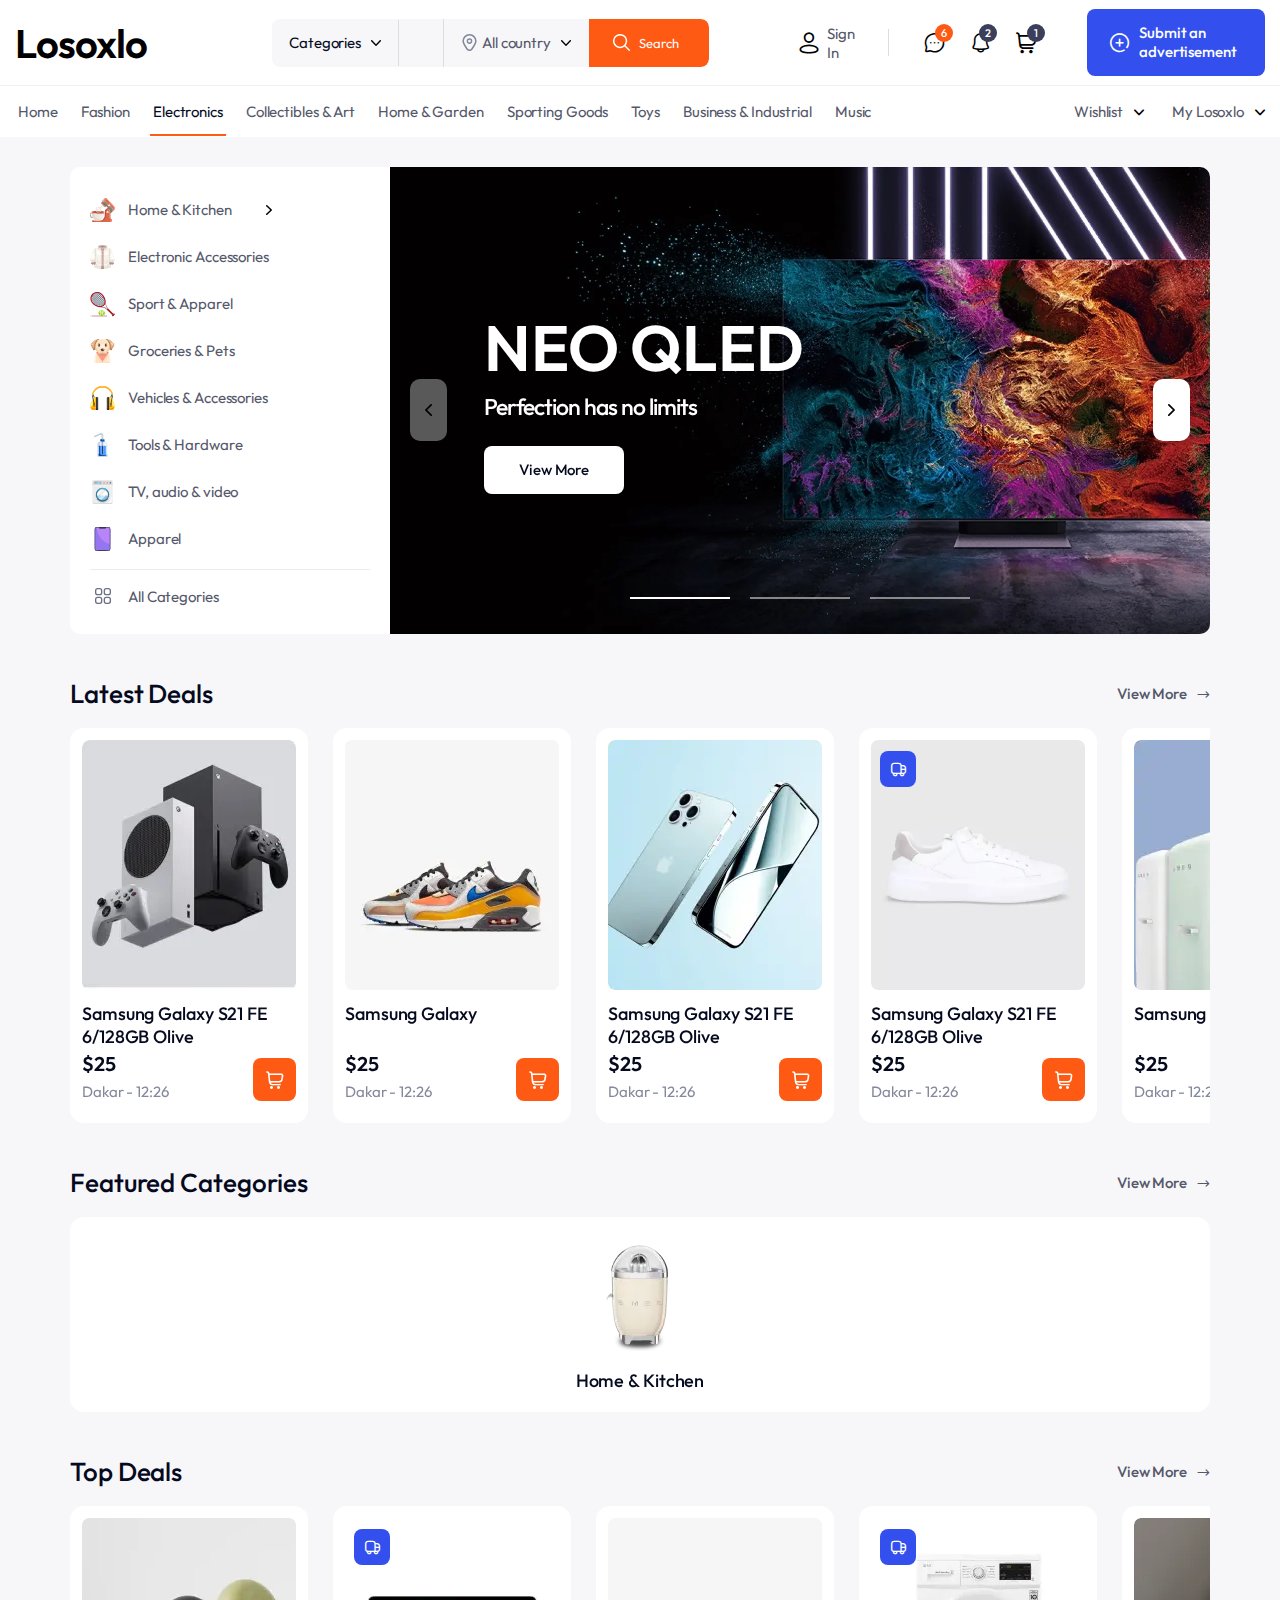
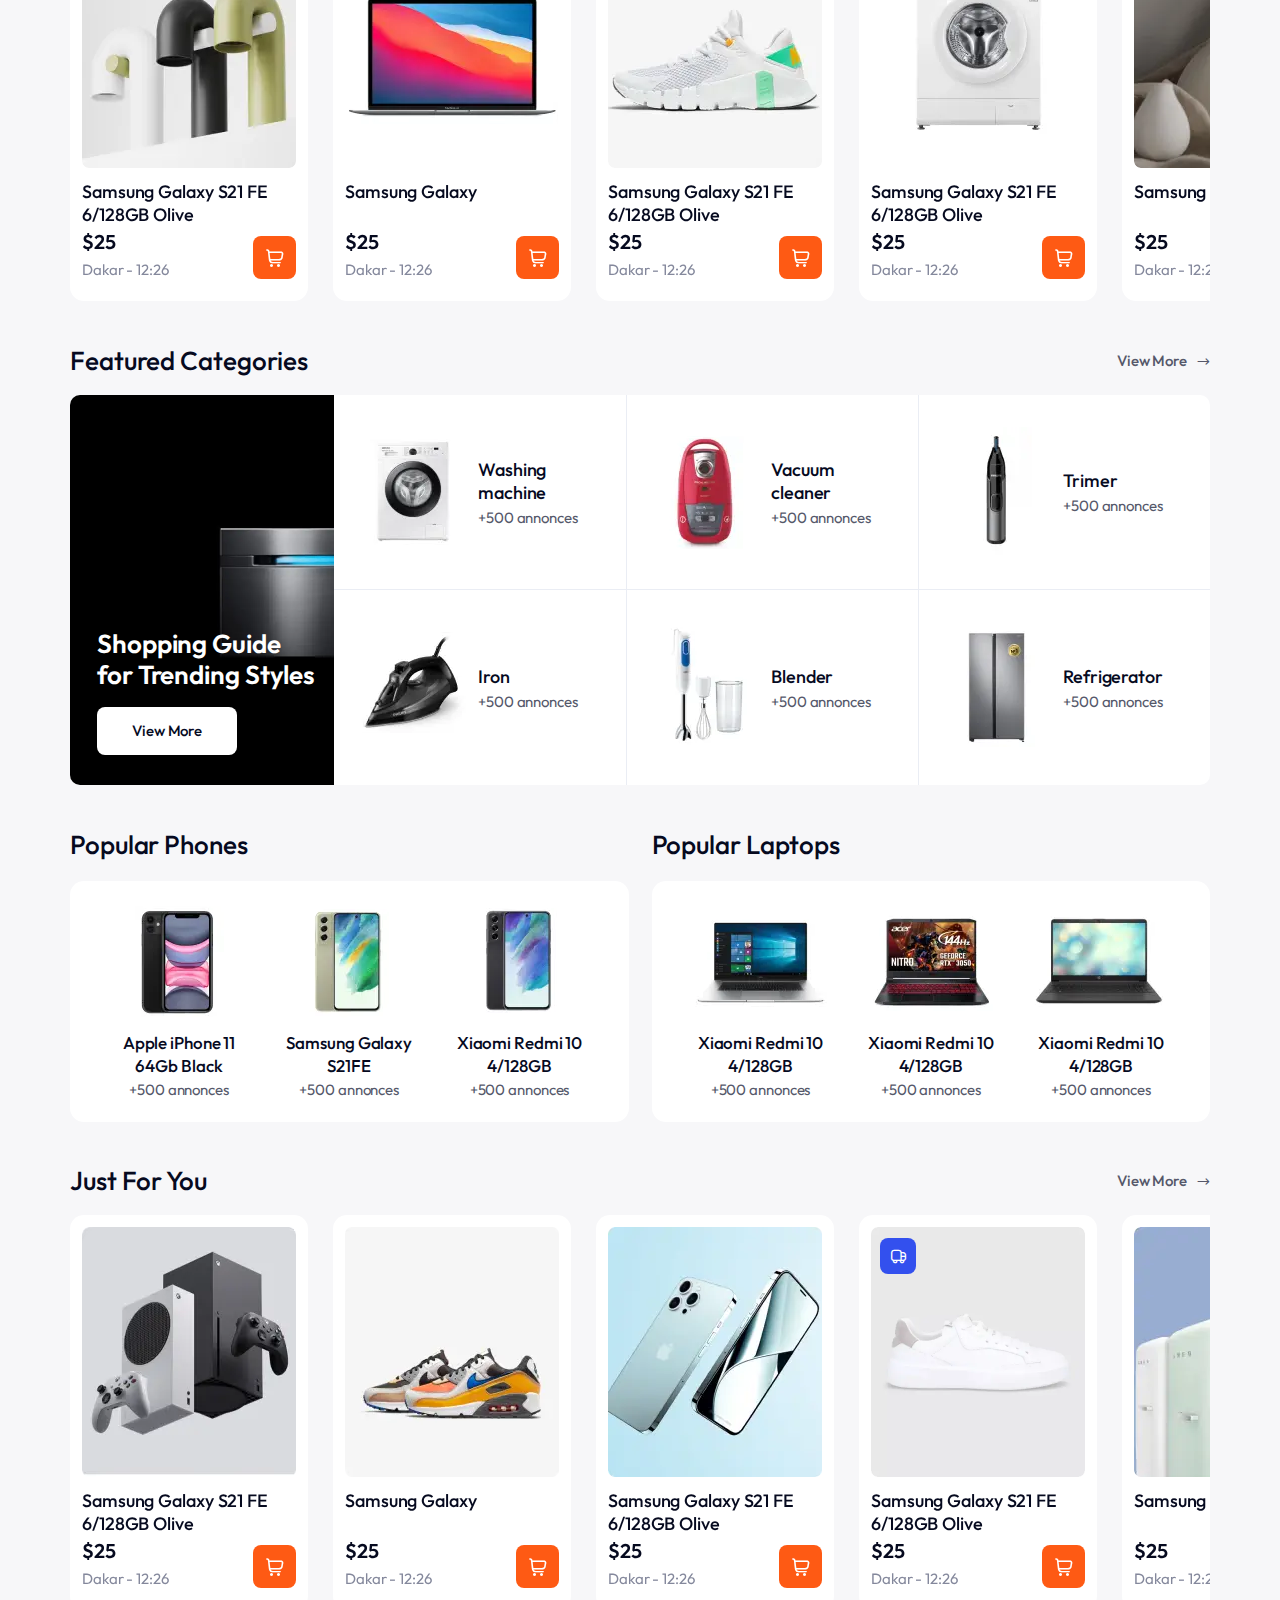
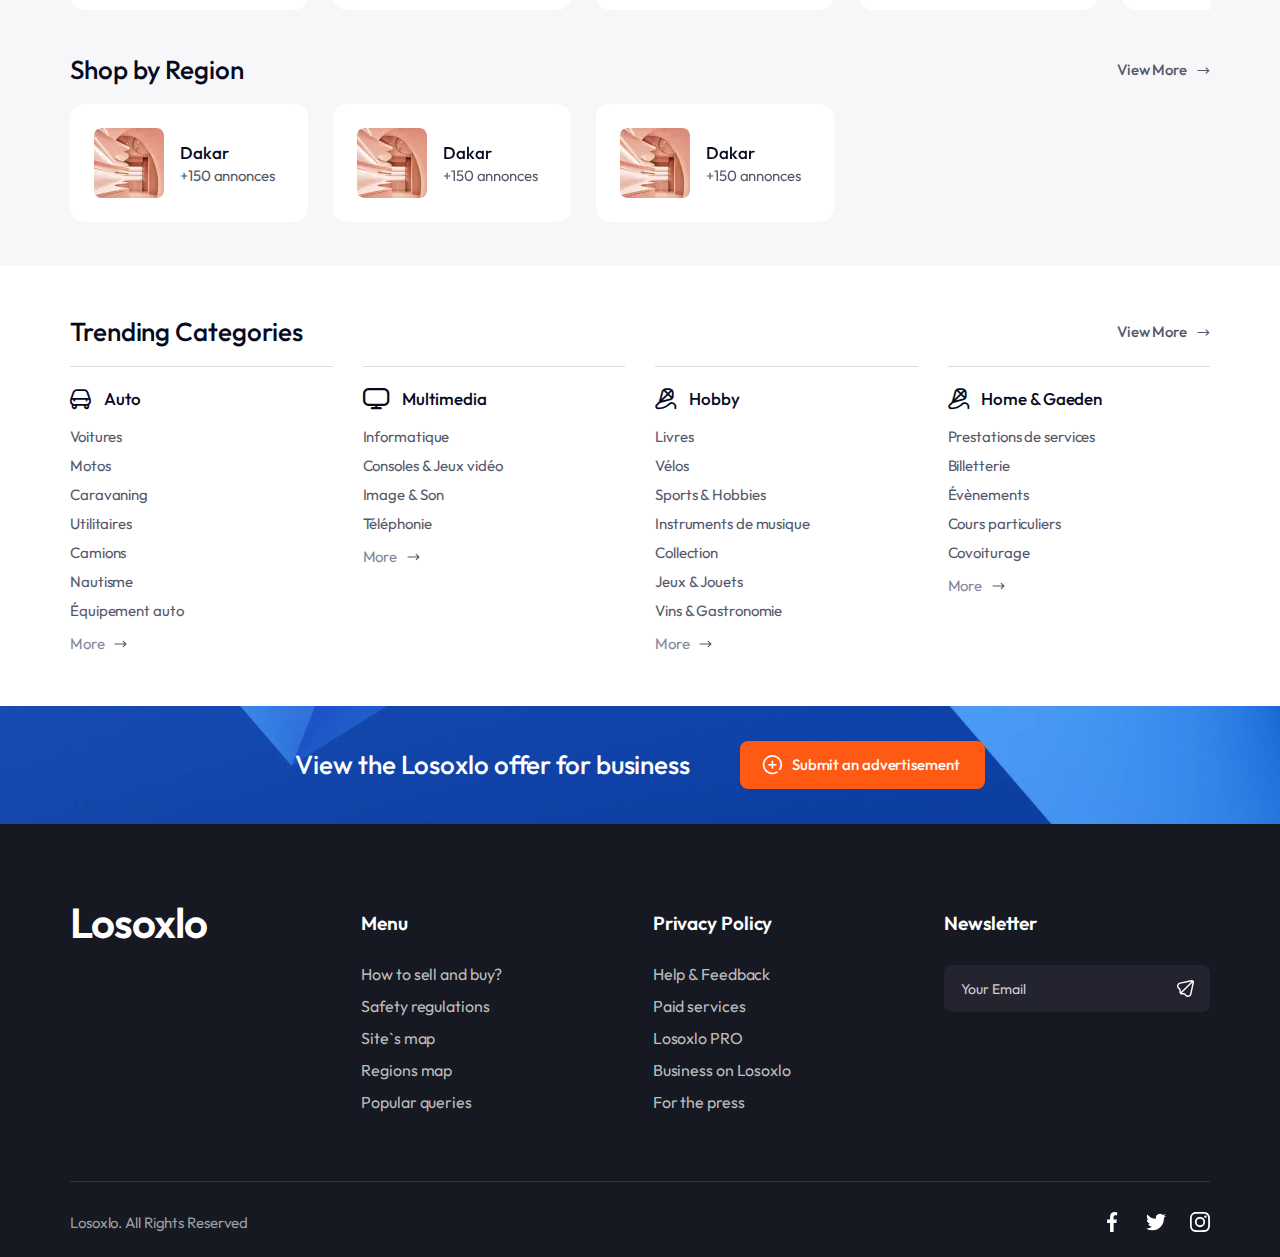
==== index.html @ 19fcd319 "0302/1942" ====
<!DOCTYPE html>
<html lang="en">

<head>
	<meta charset="UTF-8">
	<meta name="viewport" content="width=device-width, initial-scale=1.0, maximum-scale=1">
	<link rel="shortcut icon" href="#" type="image/x-icon">
	<meta http-equiv="X-UA-Compatible" content="ie=edge">
	<meta name="description" content="#">
	<title>Losoxlo</title>
	<link rel="stylesheet" href="css/fancy.css">
<link rel="stylesheet" href="css/ion.rangeSlider.min.css">
<link rel="stylesheet" href="css/swiper.min.css">
<link rel="stylesheet" href="css/icon-font.css">
<link rel="stylesheet" href="css/style.css">
<link rel="stylesheet" href="css/responsive.css">
</head>

<body>

	<div class="wrapper">

		<!-- Header -->
<header class="header">
	<div class="header__inner">

		<!-- Header top -->
		<div class="header__top">

			<!-- Logo -->
			<div class="header__logo">
				<a class="" href="#">Losoxlo</a>
			</div>

			<!-- Search -->
			<div class="header__search">
				<form action="#">
					<select class="select header__search-categories">
						<option value="hide">Categories</option>
						<option value="">Home & Kitchen</option>
						<option value="">Electronic Accessories</option>
						<option value="">Sport & Apparel</option>
						<option value="">Groceries & Pets</option>
						<option value="">Vehicles & Accessories</option>
						<option value="">Tools & Hardware</option>
						<option value="">TV, audio & video</option>
						<option value="">Apparel</option>
					</select>
					<input class="header__search-input" type="text" placeholder="What are you looking for...">
					<select class="select header__search-location">
						<option value="hide">All country</option>
						<option value="">Home & Kitchen</option>
						<option value="">Electronic Accessories</option>
						<option value="">Sport & Apparel</option>
						<option value="">Groceries & Pets</option>
						<option value="">Vehicles & Accessories</option>
						<option value="">Tools & Hardware</option>
						<option value="">TV, audio & video</option>
						<option value="">Apparel</option>
					</select>
					<input class="header__search-btn" type="submit" value="Search">
				</form>
			</div>

			<!-- Sign -->
			<div class="header__sign" role="button">
				<i class="i-sign"></i>
				<span>Sign In</span>
			</div>

			<!-- Actions -->
			<div class="header__actions">
				<a class="header__actions-message" href="#">
					<i class="i-chat"></i>
					<span class="header__actions-counter orange">6</span>
				</a>
				<a class="header__actions-notifications" href="#">
					<i class="i-notification"></i>
					<span class="header__actions-counter">2</span>
				</a>
				<a class="header__actions-cart" href="#">
					<i class="i-shopping-cart"></i>
					<span class="header__actions-counter">1</span>
				</a>
			</div>

			<!-- Submit an advertisement -->
			<div class="announcement-btn" role="button">
				<i class="i-plus-rounded"></i>
				<span>Submit an advertisement</span>
			</div>

		</div>

		<div class="header__line"></div>

		<!-- Header bottom -->
		<div class="header__bottom">

			<!-- Header nav -->
			<nav class="header__nav">

				<!-- Header menu -->
				<ul class="header__menu">
					<li>
						<a href="#">Home</a>
					</li>
					<li>
						<a href="#">Fashion</a>
					</li>
					<li>
						<a class="is-active" href="#">Electronics</a>
					</li>
					<li>
						<a href="#">Collectibles & Art</a>
					</li>
					<li>
						<a href="#">Home & Garden</a>
					</li>
					<li>
						<a href="#">Sporting Goods</a>
					</li>
					<li>
						<a href="#">Toys</a>
					</li>
					<li>
						<a href="#">Business & Industrial</a>
					</li>
					<li>
						<a href="#">Music</a>
					</li>
				</ul>

				<!-- Header bottom actions -->
				<div class="header__bottom-actions">
					<div class="header__wishlist header__bottom-action">
						<span>
							Wishlist
						</span>
						<i class="i-angle-down"></i>
					</div>
					<div class="header__profile header__bottom-action">
						<span>
							My Losoxlo
						</span>
						<i class="i-angle-down"></i>
					</div>
				</div>

			</nav>
		</div>
	</div>
</header>



		<!-- Main -->
		<main>
			<div class="container">

				<!-- Main box -->
				<div class="main-box">
					<div class="main-box__nav">
						<ul class="main-box__nav-list">
							<li>
								<a href="#">Home &amp; Kitchen</a>
							</li>
							<li>
								<a href="#">Electronic Accessories</a>
							</li>
							<li>
								<a href="#">Sport &amp; Apparel</a>
							</li>
							<li>
								<a href="#">Groceries &amp; Pets</a>
							</li>
							<li>
								<a href="#">Vehicles &amp; Accessories</a>
							</li>
							<li>
								<a href="#">Tools &amp; Hardware</a>
							</li>
							<li>
								<a href="#">TV, audio &amp; video</a>
							</li>
							<li>
								<a href="#">Apparel</a>
							</li>
						</ul>
						<a class="main-box__nav-all" href="#">
							All Categories
						</a>
					</div>
					<div class="main-box__slider">

						<div class="swiper-container main-slider">
							<div class="swiper-wrapper">

								<div class="swiper-slide">
									<img src="img/main-slider/1.webp" alt="Item">
									<div class="main-slider__content">
										<h3>
											NEO QLED
										</h3>
										<span>
											Perfection has no limits
										</span>
										<a href="#">
											View More
										</a>
									</div>
								</div>
								<div class="swiper-slide">
									<img src="img/main-slider/1.webp" alt="Item">
									<div class="main-slider__content">
										<h3>
											NEO QLED
										</h3>
										<span>
											Perfection has no limits
										</span>
										<a href="#">
											View More
										</a>
									</div>
								</div>
								<div class="swiper-slide">
									<img src="img/main-slider/1.webp" alt="Item">
									<div class="main-slider__content">
										<h3>
											NEO QLED
										</h3>
										<span>
											Perfection has no limits
										</span>
										<a href="#">
											View More
										</a>
									</div>
								</div>

							</div>
							<div class="swiper-pagination sp-1"></div>
						</div>

						<div class="swiper-button-prev sb-p"></div>
						<div class="swiper-button-next sb-n"></div>

					</div>
				</div>

				<!-- Latest deals slider -->
				<div class="slider slider--lg">
					<div class="slider__top">
						<h2 class="gl-title">Latest Deals</h2>
						<a class="view-more" href="#">
							<span>View More</span>
							<i class="i-arrow-right"></i>
						</a>
					</div>
					<div class="swiper-container slider-1">
						<div class="swiper-wrapper">

							<div class="swiper-slide">
								<div class="shop-item">
									<div class="shop-item__wishlist" role="button">
										<i class="i-heart"></i>
									</div>
									<a href="#">
										<img class="shop-item__img" src="img/latest-deals/1.webp" alt="Item">
									</a>
									<span class="shop-item__name">
										Samsung Galaxy S21 FE 6/128GB Olive
									</span>
									<span class="shop-item__price">
										$25
									</span>
									<div class="shop-item__info">
										<span class="shop-item__location">Dakar</span>
										-
										<span class="shop-item__time">12:26</span>
									</div>
									<div class="shop-item__cart" role="button">
										<i class="i-shopping-cart"></i>
										<span>Buy</span>
									</div>
								</div>
							</div>
							<div class="swiper-slide">
								<div class="shop-item">
									<div class="shop-item__wishlist" role="button">
										<i class="i-heart"></i>
									</div>
									<a href="#">
										<img class="shop-item__img" src="img/latest-deals/2.webp" alt="Item">
									</a>
									<span class="shop-item__name">
										Samsung Galaxy
									</span>
									<span class="shop-item__price">
										$25
									</span>
									<div class="shop-item__info">
										<span class="shop-item__location">Dakar</span>
										-
										<span class="shop-item__time">12:26</span>
									</div>
									<div class="shop-item__cart" role="button">
										<i class="i-shopping-cart"></i>
										<span>Buy</span>
									</div>
								</div>
							</div>
							<div class="swiper-slide">
								<div class="shop-item">
									<div class="shop-item__wishlist" role="button">
										<i class="i-heart"></i>
									</div>
									<a href="#">
										<img class="shop-item__img" src="img/latest-deals/3.webp" alt="Item">
									</a>
									<span class="shop-item__name">
										Samsung Galaxy S21 FE 6/128GB Olive
									</span>
									<span class="shop-item__price">
										$25
									</span>
									<div class="shop-item__info">
										<span class="shop-item__location">Dakar</span>
										-
										<span class="shop-item__time">12:26</span>
									</div>
									<div class="shop-item__cart" role="button">
										<i class="i-shopping-cart"></i>
										<span>Buy</span>
									</div>
								</div>
							</div>
							<div class="swiper-slide">
								<div class="shop-item">
									<div class="shop-item__wishlist" role="button">
										<i class="i-heart"></i>
									</div>
									<div class="delivery-box">
										<i class="i-delivery-car"></i>
									</div>
									<a href="#">
										<img class="shop-item__img" src="img/latest-deals/4.webp" alt="Item">
									</a>
									<span class="shop-item__name">
										Samsung Galaxy S21 FE 6/128GB Olive
									</span>
									<span class="shop-item__price">
										$25
									</span>
									<div class="shop-item__info">
										<span class="shop-item__location">Dakar</span>
										-
										<span class="shop-item__time">12:26</span>
									</div>
									<div class="shop-item__cart" role="button">
										<i class="i-shopping-cart"></i>
										<span>Buy</span>
									</div>
								</div>
							</div>
							<div class="swiper-slide">
								<div class="shop-item">
									<div class="shop-item__wishlist" role="button">
										<i class="i-heart"></i>
									</div>
									<a href="#">
										<img class="shop-item__img" src="img/latest-deals/5.webp" alt="Item">
									</a>
									<span class="shop-item__name">
										Samsung 6/128GB Olive
									</span>
									<span class="shop-item__price">
										$25
									</span>
									<div class="shop-item__info">
										<span class="shop-item__location">Dakar</span>
										-
										<span class="shop-item__time">12:26</span>
									</div>
									<div class="shop-item__cart" role="button">
										<i class="i-shopping-cart"></i>
										<span>Buy</span>
									</div>
								</div>
							</div>
							<div class="swiper-slide">
								<div class="shop-item">
									<div class="shop-item__wishlist" role="button">
										<i class="i-heart"></i>
									</div>
									<a href="#">
										<img class="shop-item__img" src="img/latest-deals/1.webp" alt="Item">
									</a>
									<span class="shop-item__name">
										Samsung Galaxy S21 FE
									</span>
									<span class="shop-item__price">
										$25
									</span>
									<div class="shop-item__info">
										<span class="shop-item__location">Dakar</span>
										-
										<span class="shop-item__time">12:26</span>
									</div>
									<div class="shop-item__cart" role="button">
										<i class="i-shopping-cart"></i>
										<span>Buy</span>
									</div>
								</div>
							</div>
							<div class="swiper-slide">
								<div class="shop-item">
									<div class="shop-item__wishlist" role="button">
										<i class="i-heart"></i>
									</div>
									<a href="#">
										<img class="shop-item__img" src="img/latest-deals/3.webp" alt="Item">
									</a>
									<span class="shop-item__name">
										Samsung Galaxy S21
									</span>
									<span class="shop-item__price">
										$25
									</span>
									<div class="shop-item__info">
										<span class="shop-item__location">Dakar</span>
										-
										<span class="shop-item__time">12:26</span>
									</div>
									<div class="shop-item__cart" role="button">
										<i class="i-shopping-cart"></i>
										<span>Buy</span>
									</div>
								</div>
							</div>

						</div>
					</div>
				</div>

				<!-- Featured categories slider -->
				<div class="slider slider--md">
					<div class="slider__top">
						<h2 class="gl-title">Featured Categories</h2>
						<a class="view-more" href="#">
							<span>View More</span>
							<i class="i-arrow-right"></i>
						</a>
					</div>
					<div class="swiper-container slider-2">
						<div class="swiper-wrapper">

							<div class="swiper-slide">
								<div class="shop-item">
									<a href="#">
										<img class="shop-item__img" src="img/featured-categories/1.webp" alt="Item">
									</a>
									<span class="shop-item__name">
										Home & Kitchen
									</span>
								</div>
							</div>
							<div class="swiper-slide">
								<div class="shop-item">
									<a href="#">
										<img class="shop-item__img" src="img/featured-categories/2.webp" alt="Item">
									</a>
									<span class="shop-item__name">
										Mobile
									</span>
								</div>
							</div>
							<div class="swiper-slide">
								<div class="shop-item">
									<a href="#">
										<img class="shop-item__img" src="img/featured-categories/3.webp" alt="Item">
									</a>
									<span class="shop-item__name">
										Game
									</span>
									<span class="shop-item__annonces">
										+500 annonces
									</span>
								</div>
							</div>
							<div class="swiper-slide">
								<div class="shop-item">
									<a href="#">
										<img class="shop-item__img" src="img/featured-categories/4.webp" alt="Item">
									</a>
									<span class="shop-item__name">
										Clothes
									</span>
								</div>
							</div>
							<div class="swiper-slide">
								<div class="shop-item">
									<a href="#">
										<img class="shop-item__img" src="img/featured-categories/5.webp" alt="Item">
									</a>
									<span class="shop-item__name">
										Watches
									</span>
								</div>
							</div>
							<div class="swiper-slide">
								<div class="shop-item">
									<a href="#">
										<img class="shop-item__img" src="img/featured-categories/6.webp" alt="Item">
									</a>
									<span class="shop-item__name">
										Sun Glasses
									</span>
								</div>
							</div>
							<div class="swiper-slide">
								<div class="shop-item">
									<a href="#">
										<img class="shop-item__img" src="img/featured-categories/4.webp" alt="Item">
									</a>
									<span class="shop-item__name">
										Home
									</span>
								</div>
							</div>

						</div>
					</div>
				</div>

				<!-- Top deals slider -->
				<div class="slider slider--lg">
					<div class="slider__top">
						<h2 class="gl-title">Top Deals</h2>
						<a class="view-more" href="#">
							<span>View More</span>
							<i class="i-arrow-right"></i>
						</a>
					</div>
					<div class="swiper-container slider-3">
						<div class="swiper-wrapper">

							<div class="swiper-slide">
								<div class="shop-item">
									<div class="shop-item__wishlist" role="button">
										<i class="i-heart"></i>
									</div>
									<a href="#">
										<img class="shop-item__img" src="img/top-deals/1.webp" alt="Item">
									</a>
									<span class="shop-item__name">
										Samsung Galaxy S21 FE 6/128GB Olive
									</span>
									<span class="shop-item__price">
										$25
									</span>
									<div class="shop-item__info">
										<span class="shop-item__location">Dakar</span>
										-
										<span class="shop-item__time">12:26</span>
									</div>
									<div class="shop-item__cart" role="button">
										<i class="i-shopping-cart"></i>
										<span>Buy</span>
									</div>
								</div>
							</div>
							<div class="swiper-slide">
								<div class="shop-item">
									<div class="delivery-box">
										<i class="i-delivery-car"></i>
									</div>
									<div class="shop-item__wishlist" role="button">
										<i class="i-heart"></i>
									</div>
									<a href="#">
										<img class="shop-item__img" src="img/top-deals/2.webp" alt="Item">
									</a>
									<span class="shop-item__name">
										Samsung Galaxy
									</span>
									<span class="shop-item__price">
										$25
									</span>
									<div class="shop-item__info">
										<span class="shop-item__location">Dakar</span>
										-
										<span class="shop-item__time">12:26</span>
									</div>
									<div class="shop-item__cart" role="button">
										<i class="i-shopping-cart"></i>
										<span>Buy</span>
									</div>
								</div>
							</div>
							<div class="swiper-slide">
								<div class="shop-item">
									<div class="shop-item__wishlist" role="button">
										<i class="i-heart"></i>
									</div>
									<a href="#">
										<img class="shop-item__img" src="img/top-deals/3.webp" alt="Item">
									</a>
									<span class="shop-item__name">
										Samsung Galaxy S21 FE 6/128GB Olive
									</span>
									<span class="shop-item__price">
										$25
									</span>
									<div class="shop-item__info">
										<span class="shop-item__location">Dakar</span>
										-
										<span class="shop-item__time">12:26</span>
									</div>
									<div class="shop-item__cart" role="button">
										<i class="i-shopping-cart"></i>
										<span>Buy</span>
									</div>
								</div>
							</div>
							<div class="swiper-slide">
								<div class="shop-item">
									<div class="shop-item__wishlist" role="button">
										<i class="i-heart"></i>
									</div>
									<div class="delivery-box">
										<i class="i-delivery-car"></i>
									</div>
									<a href="#">
										<img class="shop-item__img" src="img/top-deals/4.webp" alt="Item">
									</a>
									<span class="shop-item__name">
										Samsung Galaxy S21 FE 6/128GB Olive
									</span>
									<span class="shop-item__price">
										$25
									</span>
									<div class="shop-item__info">
										<span class="shop-item__location">Dakar</span>
										-
										<span class="shop-item__time">12:26</span>
									</div>
									<div class="shop-item__cart" role="button">
										<i class="i-shopping-cart"></i>
										<span>Buy</span>
									</div>
								</div>
							</div>
							<div class="swiper-slide">
								<div class="shop-item">
									<div class="shop-item__wishlist" role="button">
										<i class="i-heart"></i>
									</div>
									<a href="#">
										<img class="shop-item__img" src="img/top-deals/5.webp" alt="Item">
									</a>
									<span class="shop-item__name">
										Samsung 6/128GB Olive
									</span>
									<span class="shop-item__price">
										$25
									</span>
									<div class="shop-item__info">
										<span class="shop-item__location">Dakar</span>
										-
										<span class="shop-item__time">12:26</span>
									</div>
									<div class="shop-item__cart" role="button">
										<i class="i-shopping-cart"></i>
										<span>Buy</span>
									</div>
								</div>
							</div>
							<div class="swiper-slide">
								<div class="shop-item">
									<div class="shop-item__wishlist" role="button">
										<i class="i-heart"></i>
									</div>
									<a href="#">
										<img class="shop-item__img" src="img/top-deals/1.webp" alt="Item">
									</a>
									<span class="shop-item__name">
										Samsung Galaxy S21 FE
									</span>
									<span class="shop-item__price">
										$25
									</span>
									<div class="shop-item__info">
										<span class="shop-item__location">Dakar</span>
										-
										<span class="shop-item__time">12:26</span>
									</div>
									<div class="shop-item__cart" role="button">
										<i class="i-shopping-cart"></i>
										<span>Buy</span>
									</div>
								</div>
							</div>
							<div class="swiper-slide">
								<div class="shop-item">
									<div class="shop-item__wishlist" role="button">
										<i class="i-heart"></i>
									</div>
									<a href="#">
										<img class="shop-item__img" src="img/top-deals/3.webp" alt="Item">
									</a>
									<span class="shop-item__name">
										Samsung Galaxy S21
									</span>
									<span class="shop-item__price">
										$25
									</span>
									<div class="shop-item__info">
										<span class="shop-item__location">Dakar</span>
										-
										<span class="shop-item__time">12:26</span>
									</div>
									<div class="shop-item__cart" role="button">
										<i class="i-shopping-cart"></i>
										<span>Buy</span>
									</div>
								</div>
							</div>

						</div>
					</div>
				</div>

				<!-- Featured categories box -->
				<div class="featured">
					<div class="featured__top">
						<h2 class="gl-title">Featured Categories</h2>
						<a class="view-more" href="#">
							<span>View More</span>
							<i class="i-arrow-right"></i>
						</a>
					</div>
					<div class="featured__content">
						<div class="featured__left">
							<p>
								Shopping Guide for Trending Styles
							</p>
							<a href="#">
								View More
							</a>
						</div>
						<div class="featured__right">
							<ul>
								<li>
									<a class="featured__item" href="#">
										<div class="featured__item-img">
											<img src="img/featured-categories/f-1.webp" alt="Item">
										</div>
										<div class="featured__item-info">
											<span class="featured__item-name">
												Washing machine
											</span>
											<span class="featured__item-annonces">
												+500 annonces
											</span>
										</div>
									</a>
								</li>
								<li>
									<a class="featured__item" href="#">
										<div class="featured__item-img">
											<img src="img/featured-categories/f-2.webp" alt="Item">
										</div>
										<div class="featured__item-info">
											<span class="featured__item-name">
												Vacuum cleaner
											</span>
											<span class="featured__item-annonces">
												+500 annonces
											</span>
										</div>
									</a>
								</li>
								<li>
									<a class="featured__item" href="#">
										<div class="featured__item-img">
											<img src="img/featured-categories/f-3.webp" alt="Item">
										</div>
										<div class="featured__item-info">
											<span class="featured__item-name">
												Trimer
											</span>
											<span class="featured__item-annonces">
												+500 annonces
											</span>
										</div>
									</a>
								</li>
							</ul>
							<ul>
								<li>
									<a class="featured__item" href="#">
										<div class="featured__item-img">
											<img src="img/featured-categories/f-4.webp" alt="Item">
										</div>
										<div class="featured__item-info">
											<span class="featured__item-name">
												Iron
											</span>
											<span class="featured__item-annonces">
												+500 annonces
											</span>
										</div>
									</a>
								</li>
								<li>
									<a class="featured__item" href="#">
										<div class="featured__item-img">
											<img src="img/featured-categories/f-5.webp" alt="Item">
										</div>
										<div class="featured__item-info">
											<span class="featured__item-name">
												Blender
											</span>
											<span class="featured__item-annonces">
												+500 annonces
											</span>
										</div>
									</a>
								</li>
								<li>
									<a class="featured__item" href="#">
										<div class="featured__item-img">
											<img src="img/featured-categories/f-6.webp" alt="Item">
										</div>
										<div class="featured__item-info">
											<span class="featured__item-name">
												Refrigerator
											</span>
											<span class="featured__item-annonces">
												+500 annonces
											</span>
										</div>
									</a>
								</li>
							</ul>
						</div>
					</div>
				</div>

				<!-- Popular box -->
				<div class="popular">
					<div class="popular__left">
						<h3 class="gl-title">
							Popular Phones
						</h3>
						<div class="popular__box">
							<a class="popular__item" href="#">
								<div class="popular__item-img">
									<img src="img/popular-products/phones/1.webp" alt="Item">
								</div>
								<span class="popular__item-name">
									Apple iPhone 11 64Gb Black
								</span>
								<span class="popular__item-annonces">
									+500 annonces
								</span>
							</a>
							<a class="popular__item" href="#">
								<div class="popular__item-img">
									<img src="img/popular-products/phones/2.webp" alt="Item">
								</div>
								<span class="popular__item-name">
									Samsung Galaxy S21FE
								</span>
								<span class="popular__item-annonces">
									+500 annonces
								</span>
							</a>
							<a class="popular__item" href="#">
								<div class="popular__item-img">
									<img src="img/popular-products/phones/3.webp" alt="Item">
								</div>
								<span class="popular__item-name">
									Xiaomi Redmi 10 4/128GB
								</span>
								<span class="popular__item-annonces">
									+500 annonces
								</span>
							</a>
						</div>
					</div>
					<div class="popular__right">
						<h3 class="gl-title">
							Popular Laptops
						</h3>
						<div class="popular__box">
							<a class="popular__item" href="#">
								<div class="popular__item-img">
									<img src="img/popular-products/laptops/1.webp" alt="Item">
								</div>
								<span class="popular__item-name">
									Xiaomi Redmi 10 4/128GB
								</span>
								<span class="popular__item-annonces">
									+500 annonces
								</span>
							</a>
							<a class="popular__item" href="#">
								<div class="popular__item-img">
									<img src="img/popular-products/laptops/2.webp" alt="Item">
								</div>
								<span class="popular__item-name">
									Xiaomi Redmi 10 4/128GB
								</span>
								<span class="popular__item-annonces">
									+500 annonces
								</span>
							</a>
							<a class="popular__item" href="#">
								<div class="popular__item-img">
									<img src="img/popular-products/laptops/3.webp" alt="Item">
								</div>
								<span class="popular__item-name">
									Xiaomi Redmi 10 4/128GB
								</span>
								<span class="popular__item-annonces">
									+500 annonces
								</span>
							</a>
						</div>
					</div>
				</div>

				<!-- Just For You slider -->
				<div class="slider slider--lg">
					<div class="slider__top">
						<h2 class="gl-title">Just For You</h2>
						<a class="view-more" href="#">
							<span>View More</span>
							<i class="i-arrow-right"></i>
						</a>
					</div>
					<div class="swiper-container slider-4">
						<div class="swiper-wrapper">

							<div class="swiper-slide">
								<div class="shop-item">
									<div class="shop-item__wishlist" role="button">
										<i class="i-heart"></i>
									</div>
									<a href="#">
										<img class="shop-item__img" src="img/latest-deals/1.webp" alt="Item">
									</a>
									<span class="shop-item__name">
										Samsung Galaxy S21 FE 6/128GB Olive
									</span>
									<span class="shop-item__price">
										$25
									</span>
									<div class="shop-item__info">
										<span class="shop-item__location">Dakar</span>
										-
										<span class="shop-item__time">12:26</span>
									</div>
									<div class="shop-item__cart" role="button">
										<i class="i-shopping-cart"></i>
										<span>Buy</span>
									</div>
								</div>
							</div>
							<div class="swiper-slide">
								<div class="shop-item">
									<div class="shop-item__wishlist" role="button">
										<i class="i-heart"></i>
									</div>
									<a href="#">
										<img class="shop-item__img" src="img/latest-deals/2.webp" alt="Item">
									</a>
									<span class="shop-item__name">
										Samsung Galaxy
									</span>
									<span class="shop-item__price">
										$25
									</span>
									<div class="shop-item__info">
										<span class="shop-item__location">Dakar</span>
										-
										<span class="shop-item__time">12:26</span>
									</div>
									<div class="shop-item__cart" role="button">
										<i class="i-shopping-cart"></i>
										<span>Buy</span>
									</div>
								</div>
							</div>
							<div class="swiper-slide">
								<div class="shop-item">
									<div class="shop-item__wishlist" role="button">
										<i class="i-heart"></i>
									</div>
									<a href="#">
										<img class="shop-item__img" src="img/latest-deals/3.webp" alt="Item">
									</a>
									<span class="shop-item__name">
										Samsung Galaxy S21 FE 6/128GB Olive
									</span>
									<span class="shop-item__price">
										$25
									</span>
									<div class="shop-item__info">
										<span class="shop-item__location">Dakar</span>
										-
										<span class="shop-item__time">12:26</span>
									</div>
									<div class="shop-item__cart" role="button">
										<i class="i-shopping-cart"></i>
										<span>Buy</span>
									</div>
								</div>
							</div>
							<div class="swiper-slide">
								<div class="shop-item">
									<div class="shop-item__wishlist" role="button">
										<i class="i-heart"></i>
									</div>
									<div class="delivery-box">
										<i class="i-delivery-car"></i>
									</div>
									<a href="#">
										<img class="shop-item__img" src="img/latest-deals/4.webp" alt="Item">
									</a>
									<span class="shop-item__name">
										Samsung Galaxy S21 FE 6/128GB Olive
									</span>
									<span class="shop-item__price">
										$25
									</span>
									<div class="shop-item__info">
										<span class="shop-item__location">Dakar</span>
										-
										<span class="shop-item__time">12:26</span>
									</div>
									<div class="shop-item__cart" role="button">
										<i class="i-shopping-cart"></i>
										<span>Buy</span>
									</div>
								</div>
							</div>
							<div class="swiper-slide">
								<div class="shop-item">
									<div class="shop-item__wishlist" role="button">
										<i class="i-heart"></i>
									</div>
									<a href="#">
										<img class="shop-item__img" src="img/latest-deals/5.webp" alt="Item">
									</a>
									<span class="shop-item__name">
										Samsung 6/128GB Olive
									</span>
									<span class="shop-item__price">
										$25
									</span>
									<div class="shop-item__info">
										<span class="shop-item__location">Dakar</span>
										-
										<span class="shop-item__time">12:26</span>
									</div>
									<div class="shop-item__cart" role="button">
										<i class="i-shopping-cart"></i>
										<span>Buy</span>
									</div>
								</div>
							</div>
							<div class="swiper-slide">
								<div class="shop-item">
									<div class="shop-item__wishlist" role="button">
										<i class="i-heart"></i>
									</div>
									<a href="#">
										<img class="shop-item__img" src="img/latest-deals/1.webp" alt="Item">
									</a>
									<span class="shop-item__name">
										Samsung Galaxy S21 FE
									</span>
									<span class="shop-item__price">
										$25
									</span>
									<div class="shop-item__info">
										<span class="shop-item__location">Dakar</span>
										-
										<span class="shop-item__time">12:26</span>
									</div>
									<div class="shop-item__cart" role="button">
										<i class="i-shopping-cart"></i>
										<span>Buy</span>
									</div>
								</div>
							</div>
							<div class="swiper-slide">
								<div class="shop-item">
									<div class="shop-item__wishlist" role="button">
										<i class="i-heart"></i>
									</div>
									<a href="#">
										<img class="shop-item__img" src="img/latest-deals/3.webp" alt="Item">
									</a>
									<span class="shop-item__name">
										Samsung Galaxy S21
									</span>
									<span class="shop-item__price">
										$25
									</span>
									<div class="shop-item__info">
										<span class="shop-item__location">Dakar</span>
										-
										<span class="shop-item__time">12:26</span>
									</div>
									<div class="shop-item__cart" role="button">
										<i class="i-shopping-cart"></i>
										<span>Buy</span>
									</div>
								</div>
							</div>

						</div>
					</div>
				</div>

				<!-- Shop by Region slider -->
				<div class="slider slider--sm">
					<div class="slider__top">
						<h2 class="gl-title">Shop by Region</h2>
						<a class="view-more" href="#">
							<span>View More</span>
							<i class="i-arrow-right"></i>
						</a>
					</div>
					<div class="swiper-container slider-5">
						<div class="swiper-wrapper">

							<div class="swiper-slide">
								<a class="shop-item shop-region" href="#">
									<div class="shop-region__img">
										<img src="img/regions/1.webp" alt="Item">
									</div>
									<div class="shop-region__info">
										<span class="shop-region__name">
											Dakar
										</span>
										<span class="shop-region__annonces">
											+150 annonces
										</span>
									</div>
								</a>
							</div>

						</div>
					</div>
				</div>

			</div>

			<!-- Trending categories -->
			<div class="trending">
				<div class="container">
					<div class="trending__top">
						<h2 class="gl-title">Trending Categories</h2>
						<a class="view-more" href="#">
							<span>View More</span>
							<i class="i-arrow-right"></i>
						</a>
					</div>
					<div class="trending__categories">
						<div class="trending__category">
							<h4 class="trending__category-title">
								<i class="i-auto"></i>
								<span>Auto</span>
							</h4>
							<ul class="trending__category-list">
								<li>
									<a href="#">Voitures</a>
								</li>
								<li>
									<a href="#">Motos</a>
								</li>
								<li>
									<a href="#">Caravaning</a>
								</li>
								<li>
									<a href="#">Utilitaires</a>
								</li>
								<li>
									<a href="#">Camions</a>
								</li>
								<li>
									<a href="#">Nautisme</a>
								</li>
								<li>
									<a href="#">Équipement auto</a>
								</li>
							</ul>
							<a class="trending__category-all" href="#">More</a>
						</div>
						<div class="trending__category">
							<h4 class="trending__category-title">
								<i class="i-multimedia"></i>
								<span>Multimedia</span>
							</h4>
							<ul class="trending__category-list">
								<li>
									<a href="#">Informatique</a>
								</li>
								<li>
									<a href="#">Consoles &amp; Jeux vidéo</a>
								</li>
								<li>
									<a href="#">Image &amp; Son</a>
								</li>
								<li>
									<a href="#">Téléphonie</a>
								</li>
							</ul>
							<a class="trending__category-all" href="#">More</a>
						</div>
						<div class="trending__category">
							<h4 class="trending__category-title">
								<i class="i-hobby"></i>
								<span>Hobby</span>
							</h4>
							<ul class="trending__category-list">
								<li>
									<a href="#">Livres</a>
								</li>
								<li>
									<a href="#">Vélos</a>
								</li>
								<li>
									<a href="#">Sports &amp; Hobbies</a>
								</li>
								<li>
									<a href="#">Instruments de musique</a>
								</li>
								<li>
									<a href="#">Collection</a>
								</li>
								<li>
									<a href="#">Jeux &amp; Jouets</a>
								</li>
								<li>
									<a href="#">Vins &amp; Gastronomie</a>
								</li>
							</ul>
							<a class="trending__category-all" href="#">More</a>
						</div>
						<div class="trending__category">
							<h4 class="trending__category-title">
								<i class="i-hobby"></i>
								<span>Home &amp; Gaeden</span>
							</h4>
							<ul class="trending__category-list">
								<li>
									<a href="#">Prestations de services</a>
								</li>
								<li>
									<a href="#">Billetterie</a>
								</li>
								<li>
									<a href="#">Évènements</a>
								</li>
								<li>
									<a href="#">Cours particuliers</a>
								</li>
								<li>
									<a href="#">Covoiturage</a>
								</li>
							</ul>
							<a class="trending__category-all" href="#">More</a>
						</div>
					</div>
				</div>
			</div>

		</main>

		<!-- Pre-footer -->
<div class="pre-footer">
	<p>
		View the Losoxlo offer for business
	</p>
	<div class="announcement-btn orange" role="button">
		<i class="i-plus-rounded"></i>
		<span>Submit an advertisement</span>
	</div>
</div>

<!-- Footer -->
<footer class="footer">
	<div class="container">
		<!-- Footer inner -->
		<div class="footer__inner">

			<!-- Footer logo -->
			<div class="footer__logo">
				<a href="#">Losoxlo</a>
			</div>

			<!-- Footer nav -->
			<nav class="footer__nav">
				<h4 class="footer__title">
					Menu
				</h4>
				<ul class="footer__list">
					<li>
						<a href="#">How to sell and buy?</a>
					</li>
					<li>
						<a href="#">Safety regulations</a>
					</li>
					<li>
						<a href="#">Site`s map</a>
					</li>
					<li>
						<a href="#">Regions map</a>
					</li>
					<li>
						<a href="#">Popular queries</a>
					</li>
				</ul>
			</nav>

			<!-- Footer policy -->
			<div class="footer__policy">
				<h4 class="footer__title">
					Privacy Policy
				</h4>
				<ul class="footer__list">
					<li>
						<a href="#">Help &amp; Feedback</a>
					</li>
					<li>
						<a href="#">Paid services</a>
					</li>
					<li>
						<a href="#">Losoxlo PRO</a>
					</li>
					<li>
						<a href="#">Business on Losoxlo</a>
					</li>
					<li>
						<a href="#">For the press</a>
					</li>
				</ul>
			</div>

			<!-- Footer newsletter -->
			<div class="footer__newsletter">
				<h4 class="footer__title">
					Newsletter
				</h4>
				<form action="#">
					<input type="text" placeholder="Your Email">
					<input type="submit" value="">
				</form>
			</div>
		</div>

		<!-- Footer bottom -->
		<div class="footer__bottom">
			<span class="footer__bottom-rights">
				Losoxlo. All Rights Reserved
			</span>
			<div class="footer__bottom-socials">
				<a href="#"></a>
				<a href="#"></a>
				<a href="#"></a>
			</div>
		</div>
	</div>
</footer>
	</div>

	<script src="js/jquery-3.6.0.min.js"></script>
<script src="js/fancy.js"></script>
<script src="js/ion.rangeSlider.min.js"></script>
<script src="js/swiper.min.js"></script>
<script src="js/main.js"></script>
</body>

</html>
---- css/fancy.css ----
.not-selectable{-moz-user-select:none;-webkit-user-select:none;-ms-user-select:none;user-select:none}.carousel{position:relative;box-sizing:border-box}.carousel *,.carousel *:before,.carousel *:after{box-sizing:inherit}.carousel.is-draggable{cursor:move;cursor:grab}.carousel.is-dragging{cursor:move;cursor:grabbing}.carousel__viewport{position:relative;overflow:hidden;max-width:100%;max-height:100%}.carousel__track{display:flex}.carousel__slide{flex:0 0 auto;width:var(--carousel-slide-width, 60%);max-width:100%;padding:1rem;position:relative;overflow-x:hidden;overflow-y:auto;overscroll-behavior:contain;-webkit-overflow-scrolling:touch;touch-action:pan-y}.has-dots{margin-bottom:calc(0.5rem + 22px)}.carousel__dots{margin:0 auto;padding:0;position:absolute;top:calc(100% + 0.5rem);left:0;right:0;display:flex;justify-content:center;list-style:none;user-select:none}.carousel__dots .carousel__dot{margin:0;padding:0;display:block;position:relative;width:22px;height:22px;cursor:pointer}.carousel__dots .carousel__dot:after{content:"";width:8px;height:8px;border-radius:50%;position:absolute;top:50%;left:50%;transform:translate(-50%, -50%);background-color:currentColor;opacity:.25;transition:opacity .15s ease-in-out}.carousel__dots .carousel__dot.is-selected:after{opacity:1}.carousel__button{width:var(--carousel-button-width, 48px);height:var(--carousel-button-height, 48px);padding:0;border:0;display:flex;justify-content:center;align-items:center;pointer-events:all;cursor:pointer;color:var(--carousel-button-color, currentColor);background:var(--carousel-button-bg, transparent);border-radius:var(--carousel-button-border-radius, 50%);box-shadow:var(--carousel-button-shadow, none);transition:opacity .15s ease}.carousel__button.is-prev,.carousel__button.is-next{position:absolute;top:50%;transform:translateY(-50%)}.carousel__button.is-prev{left:10px}.carousel__button.is-next{right:10px}.carousel__button[disabled]{cursor:default;opacity:.3}.carousel__button svg{width:var(--carousel-button-svg-width, 50%);height:var(--carousel-button-svg-height, 50%);fill:none;stroke:currentColor;stroke-width:var(--carousel-button-svg-stroke-width, 1.5);stroke-linejoin:bevel;stroke-linecap:round;filter:var(--carousel-button-svg-filter, none);pointer-events:none}body.compensate-for-scrollbar{overflow:hidden !important;touch-action:none}.fancybox__container{position:fixed;top:0;left:0;bottom:0;right:0;direction:ltr;margin:0;padding:env(safe-area-inset-top, 0px) env(safe-area-inset-right, 0px) env(safe-area-inset-bottom, 0px) env(safe-area-inset-left, 0px);box-sizing:border-box;display:flex;flex-direction:column;color:var(--fancybox-color, #fff);-webkit-tap-highlight-color:transparent;overflow:hidden;z-index:1050;outline:none;transform-origin:top left;--carousel-button-width: 48px;--carousel-button-height: 48px;--carousel-button-svg-width: 24px;--carousel-button-svg-height: 24px;--carousel-button-svg-stroke-width: 2.5;--carousel-button-svg-filter: drop-shadow(1px 1px 1px rgba(0, 0, 0, 0.4))}.fancybox__container *,.fancybox__container *::before,.fancybox__container *::after{box-sizing:inherit}.fancybox__container :focus{outline:none}body:not(.is-using-mouse) .fancybox__container :focus{box-shadow:0 0 0 1px #fff,0 0 0 2px var(--fancybox-accent-color, rgba(1, 210, 232, 0.94))}@media all and (min-width: 1024px){.fancybox__container{--carousel-button-width:48px;--carousel-button-height:48px;--carousel-button-svg-width:27px;--carousel-button-svg-height:27px}}.fancybox__backdrop{position:absolute;top:0;right:0;bottom:0;left:0;z-index:-1;background:var(--fancybox-bg, rgba(24, 24, 27, 0.92))}.fancybox__carousel{position:relative;flex:1 1 auto;min-height:0;height:100%;z-index:10}.fancybox__carousel.has-dots{margin-bottom:calc(0.5rem + 22px)}.fancybox__viewport{position:relative;width:100%;height:100%;overflow:visible;cursor:default}.fancybox__track{display:flex;height:100%}.fancybox__slide{flex:0 0 auto;width:100%;max-width:100%;margin:0;padding:48px 8px 8px 8px;position:relative;overscroll-behavior:contain;display:flex;flex-direction:column;outline:0;overflow:auto;-webkit-overflow-scrolling:touch;--carousel-button-width: 36px;--carousel-button-height: 36px;--carousel-button-svg-width: 22px;--carousel-button-svg-height: 22px}.fancybox__slide::before,.fancybox__slide::after{content:"";flex:0 0 0;margin:auto}@media all and (min-width: 1024px){.fancybox__slide{padding:64px 100px}}.fancybox__content{margin:0 env(safe-area-inset-right, 0px) 0 env(safe-area-inset-left, 0px);padding:36px;color:var(--fancybox-content-color, #374151);background:var(--fancybox-content-bg, #fff);position:relative;align-self:center;display:flex;flex-direction:column;z-index:20}.fancybox__content :focus:not(.carousel__button.is-close){outline:thin dotted;box-shadow:none}.fancybox__caption{align-self:center;max-width:100%;margin:0;padding:1rem 0 0 0;line-height:1.375;color:var(--fancybox-color, currentColor);visibility:visible;cursor:auto;flex-shrink:0;overflow-wrap:anywhere}.is-loading .fancybox__caption{visibility:hidden}.fancybox__container>.carousel__dots{top:100%;color:var(--fancybox-color, #fff)}.fancybox__nav .carousel__button{z-index:40}.fancybox__nav .carousel__button.is-next{right:8px}@media all and (min-width: 1024px){.fancybox__nav .carousel__button.is-next{right:40px}}.fancybox__nav .carousel__button.is-prev{left:8px}@media all and (min-width: 1024px){.fancybox__nav .carousel__button.is-prev{left:40px}}.carousel__button.is-close{position:absolute;top:8px;right:8px;top:calc(env(safe-area-inset-top, 0px) + 8px);right:calc(env(safe-area-inset-right, 0px) + 8px);z-index:40}@media all and (min-width: 1024px){.carousel__button.is-close{right:40px}}.fancybox__content>.carousel__button.is-close{position:absolute;top:-40px;right:0;color:var(--fancybox-color, #fff)}.fancybox__no-click,.fancybox__no-click button{pointer-events:none}.fancybox__spinner{position:absolute;top:50%;left:50%;transform:translate(-50%, -50%);width:50px;height:50px;color:var(--fancybox-color, currentColor)}.fancybox__slide .fancybox__spinner{cursor:pointer;z-index:1053}.fancybox__spinner svg{animation:fancybox-rotate 2s linear infinite;transform-origin:center center;position:absolute;top:0;right:0;bottom:0;left:0;margin:auto;width:100%;height:100%}.fancybox__spinner svg circle{fill:none;stroke-width:2.75;stroke-miterlimit:10;stroke-dasharray:1,200;stroke-dashoffset:0;animation:fancybox-dash 1.5s ease-in-out infinite;stroke-linecap:round;stroke:currentColor}@keyframes fancybox-rotate{100%{transform:rotate(360deg)}}@keyframes fancybox-dash{0%{stroke-dasharray:1,200;stroke-dashoffset:0}50%{stroke-dasharray:89,200;stroke-dashoffset:-35px}100%{stroke-dasharray:89,200;stroke-dashoffset:-124px}}.fancybox__backdrop,.fancybox__caption,.fancybox__nav,.carousel__dots,.carousel__button.is-close{opacity:var(--fancybox-opacity, 1)}.fancybox__container.is-animated[aria-hidden=false] .fancybox__backdrop,.fancybox__container.is-animated[aria-hidden=false] .fancybox__caption,.fancybox__container.is-animated[aria-hidden=false] .fancybox__nav,.fancybox__container.is-animated[aria-hidden=false] .carousel__dots,.fancybox__container.is-animated[aria-hidden=false] .carousel__button.is-close{animation:.15s ease backwards fancybox-fadeIn}.fancybox__container.is-animated.is-closing .fancybox__backdrop,.fancybox__container.is-animated.is-closing .fancybox__caption,.fancybox__container.is-animated.is-closing .fancybox__nav,.fancybox__container.is-animated.is-closing .carousel__dots,.fancybox__container.is-animated.is-closing .carousel__button.is-close{animation:.15s ease both fancybox-fadeOut}.fancybox-fadeIn{animation:.15s ease both fancybox-fadeIn}.fancybox-fadeOut{animation:.1s ease both fancybox-fadeOut}.fancybox-zoomInUp{animation:.2s ease both fancybox-zoomInUp}.fancybox-zoomOutDown{animation:.15s ease both fancybox-zoomOutDown}.fancybox-throwOutUp{animation:.15s ease both fancybox-throwOutUp}.fancybox-throwOutDown{animation:.15s ease both fancybox-throwOutDown}@keyframes fancybox-fadeIn{from{opacity:0}to{opacity:1}}@keyframes fancybox-fadeOut{to{opacity:0}}@keyframes fancybox-zoomInUp{from{transform:scale(0.97) translate3d(0, 16px, 0);opacity:0}to{transform:scale(1) translate3d(0, 0, 0);opacity:1}}@keyframes fancybox-zoomOutDown{to{transform:scale(0.97) translate3d(0, 16px, 0);opacity:0}}@keyframes fancybox-throwOutUp{to{transform:translate3d(0, -30%, 0);opacity:0}}@keyframes fancybox-throwOutDown{to{transform:translate3d(0, 30%, 0);opacity:0}}.fancybox__carousel .carousel__slide{scrollbar-width:thin;scrollbar-color:#ccc rgba(255,255,255,.1)}.fancybox__carousel .carousel__slide::-webkit-scrollbar{width:8px;height:8px}.fancybox__carousel .carousel__slide::-webkit-scrollbar-track{background-color:rgba(255,255,255,.1)}.fancybox__carousel .carousel__slide::-webkit-scrollbar-thumb{background-color:#ccc;border-radius:2px;box-shadow:inset 0 0 4px rgba(0,0,0,.2)}.fancybox__carousel.is-draggable .fancybox__slide,.fancybox__carousel.is-draggable .fancybox__slide .fancybox__content{cursor:move;cursor:grab}.fancybox__carousel.is-dragging .fancybox__slide,.fancybox__carousel.is-dragging .fancybox__slide .fancybox__content{cursor:move;cursor:grabbing}.fancybox__carousel .fancybox__slide .fancybox__content{cursor:auto}.fancybox__carousel .fancybox__slide.can-zoom_in .fancybox__content{cursor:zoom-in}.fancybox__carousel .fancybox__slide.can-zoom_out .fancybox__content{cursor:zoom-out}.fancybox__carousel .fancybox__slide.is-draggable .fancybox__content{cursor:move;cursor:grab}.fancybox__carousel .fancybox__slide.is-dragging .fancybox__content{cursor:move;cursor:grabbing}.fancybox__image{transform-origin:0 0;touch-action:none;user-select:none;transition:none}.has-image .fancybox__content{padding:0;background:transparent;min-height:1px}.is-closing .has-image .fancybox__content{overflow:visible}.has-image[data-image-fit=contain]{overflow:visible;touch-action:none}.has-image[data-image-fit=contain] .fancybox__content{flex-direction:row;flex-wrap:wrap}.has-image[data-image-fit=contain] .fancybox__image{max-width:100%;max-height:100%;object-fit:contain}.has-image[data-image-fit=contain-w]{overflow-x:hidden;overflow-y:auto}.has-image[data-image-fit=contain-w] .fancybox__content{min-height:auto}.has-image[data-image-fit=contain-w] .fancybox__image{max-width:100%;height:auto}.has-image[data-image-fit=cover]{overflow:visible;touch-action:none}.has-image[data-image-fit=cover] .fancybox__content{width:100%;height:100%}.has-image[data-image-fit=cover] .fancybox__image{width:100%;height:100%;object-fit:cover}.fancybox__carousel .fancybox__slide.has-iframe .fancybox__content,.fancybox__carousel .fancybox__slide.has-map .fancybox__content,.fancybox__carousel .fancybox__slide.has-pdf .fancybox__content,.fancybox__carousel .fancybox__slide.has-video .fancybox__content,.fancybox__carousel .fancybox__slide.has-html5video .fancybox__content{flex-shrink:1;min-height:1px;overflow:visible}.fancybox__carousel .fancybox__slide.has-iframe .fancybox__content,.fancybox__carousel .fancybox__slide.has-map .fancybox__content,.fancybox__carousel .fancybox__slide.has-pdf .fancybox__content{width:100%;height:80%}.fancybox__carousel .fancybox__slide.has-video .fancybox__content,.fancybox__carousel .fancybox__slide.has-html5video .fancybox__content{width:960px;height:540px;max-width:100%;max-height:100%}.fancybox__carousel .fancybox__slide.has-map .fancybox__content,.fancybox__carousel .fancybox__slide.has-pdf .fancybox__content,.fancybox__carousel .fancybox__slide.has-video .fancybox__content,.fancybox__carousel .fancybox__slide.has-html5video .fancybox__content{padding:0;background:rgba(24,24,27,.9);color:#fff}.fancybox__carousel .fancybox__slide.has-map .fancybox__content{background:#e5e3df}.fancybox__html5video,.fancybox__iframe{border:0;display:block;height:100%;width:100%;background:transparent}.fancybox-placeholder{position:absolute;width:1px;height:1px;padding:0;margin:-1px;overflow:hidden;clip:rect(0, 0, 0, 0);white-space:nowrap;border-width:0}.fancybox__thumbs{flex:0 0 auto;position:relative;padding:0px 3px;opacity:var(--fancybox-opacity, 1)}.fancybox__container.is-animated[aria-hidden=false] .fancybox__thumbs{animation:.15s ease-in backwards fancybox-fadeIn}.fancybox__container.is-animated.is-closing .fancybox__thumbs{opacity:0}.fancybox__thumbs .carousel__slide{flex:0 0 auto;width:var(--fancybox-thumbs-width, 96px);margin:0;padding:8px 3px;box-sizing:content-box;display:flex;align-items:center;justify-content:center;overflow:visible;cursor:pointer}.fancybox__thumbs .carousel__slide .fancybox__thumb::after{content:"";position:absolute;top:0;left:0;right:0;bottom:0;border-width:5px;border-style:solid;border-color:var(--fancybox-accent-color, rgba(1, 210, 232, 0.94));opacity:0;transition:opacity .15s ease;border-radius:var(--fancybox-thumbs-border-radius, 4px)}.fancybox__thumbs .carousel__slide.is-nav-selected .fancybox__thumb::after{opacity:.92}.fancybox__thumbs .carousel__slide>*{pointer-events:none;user-select:none}.fancybox__thumb{position:relative;width:100%;padding-top:calc(100%/(var(--fancybox-thumbs-ratio, 1.5)));background-size:cover;background-position:center center;background-color:rgba(255,255,255,.1);background-repeat:no-repeat;border-radius:var(--fancybox-thumbs-border-radius, 4px)}.fancybox__toolbar{position:absolute;top:0;right:0;left:0;z-index:20;background:linear-gradient(to top, rgba(0, 0, 0, 0) 0%, rgba(0, 0, 0, 0.006) 8.1%, rgba(0, 0, 0, 0.021) 15.5%, rgba(0, 0, 0, 0.046) 22.5%, rgba(0, 0, 0, 0.077) 29%, rgba(0, 0, 0, 0.114) 35.3%, rgba(0, 0, 0, 0.155) 41.2%, rgba(0, 0, 0, 0.198) 47.1%, rgba(0, 0, 0, 0.242) 52.9%, rgba(0, 0, 0, 0.285) 58.8%, rgba(0, 0, 0, 0.326) 64.7%, rgba(0, 0, 0, 0.363) 71%, rgba(0, 0, 0, 0.394) 77.5%, rgba(0, 0, 0, 0.419) 84.5%, rgba(0, 0, 0, 0.434) 91.9%, rgba(0, 0, 0, 0.44) 100%);padding:0;touch-action:none;display:flex;justify-content:space-between;--carousel-button-svg-width: 20px;--carousel-button-svg-height: 20px;opacity:var(--fancybox-opacity, 1);text-shadow:var(--fancybox-toolbar-text-shadow, 1px 1px 1px rgba(0, 0, 0, 0.4))}@media all and (min-width: 1024px){.fancybox__toolbar{padding:8px}}.fancybox__container.is-animated[aria-hidden=false] .fancybox__toolbar{animation:.15s ease-in backwards fancybox-fadeIn}.fancybox__container.is-animated.is-closing .fancybox__toolbar{opacity:0}.fancybox__toolbar__items{display:flex}.fancybox__toolbar__items--left{margin-right:auto}.fancybox__toolbar__items--center{position:absolute;left:50%;transform:translateX(-50%)}.fancybox__toolbar__items--right{margin-left:auto}@media(max-width: 640px){.fancybox__toolbar__items--center:not(:last-child){display:none}}.fancybox__counter{min-width:72px;padding:0 10px;line-height:var(--carousel-button-height, 48px);text-align:center;font-size:17px;font-variant-numeric:tabular-nums;-webkit-font-smoothing:subpixel-antialiased}.fancybox__progress{background:var(--fancybox-accent-color, rgba(1, 210, 232, 0.94));height:3px;left:0;position:absolute;right:0;top:0;transform:scaleX(0);transform-origin:0;transition-property:transform;transition-timing-function:linear;z-index:30;user-select:none}.fancybox__container:fullscreen::backdrop{opacity:0}.fancybox__button--fullscreen g:nth-child(2){display:none}.fancybox__container:fullscreen .fancybox__button--fullscreen g:nth-child(1){display:none}.fancybox__container:fullscreen .fancybox__button--fullscreen g:nth-child(2){display:block}.fancybox__button--slideshow g:nth-child(2){display:none}.fancybox__container.has-slideshow .fancybox__button--slideshow g:nth-child(1){display:none}.fancybox__container.has-slideshow .fancybox__button--slideshow g:nth-child(2){display:block}
---- css/ion.rangeSlider.min.css ----
/*!Ion.RangeSlider, 2.3.1, © Denis Ineshin, 2010 - 2019, IonDen.com, Build date: 2019-12-19 16:51:02*/.irs{position:relative;display:block;-webkit-touch-callout:none;-webkit-user-select:none;-khtml-user-select:none;-moz-user-select:none;-ms-user-select:none;user-select:none;font-size:12px;font-family:Arial,sans-serif}.irs-line{position:relative;display:block;overflow:hidden;outline:none !important}.irs-bar{position:absolute;display:block;left:0;width:0}.irs-shadow{position:absolute;display:none;left:0;width:0}.irs-handle{position:absolute;display:block;box-sizing:border-box;cursor:default;z-index:1}.irs-handle.type_last{z-index:2}.irs-min,.irs-max{position:absolute;display:block;cursor:default}.irs-min{left:0}.irs-max{right:0}.irs-from,.irs-to,.irs-single{position:absolute;display:block;top:0;left:0;cursor:default;white-space:nowrap}.irs-grid{position:absolute;display:none;bottom:0;left:0;width:100%;height:20px}.irs-with-grid .irs-grid{display:block}.irs-grid-pol{position:absolute;top:0;left:0;width:1px;height:8px;background:#000}.irs-grid-pol.small{height:4px}.irs-grid-text{position:absolute;bottom:0;left:0;white-space:nowrap;text-align:center;font-size:9px;line-height:9px;padding:0 3px;color:#000}.irs-disable-mask{position:absolute;display:block;top:0;left:-1%;width:102%;height:100%;cursor:default;background:rgba(0,0,0,0);z-index:2}.lt-ie9 .irs-disable-mask{background:#000;filter:alpha(opacity=0);cursor:not-allowed}.irs-disabled{opacity:.4}.irs-hidden-input{position:absolute !important;display:block !important;top:0 !important;left:0 !important;width:0 !important;height:0 !important;font-size:0 !important;line-height:0 !important;padding:0 !important;margin:0 !important;overflow:hidden;outline:none !important;z-index:-9999 !important;background:none !important;border-style:solid !important;border-color:transparent !important}.irs--flat{height:40px}.irs--flat.irs-with-grid{height:60px}.irs--flat .irs-line{top:25px;height:12px;background-color:#e1e4e9;border-radius:4px}.irs--flat .irs-bar{top:25px;height:12px;background-color:#ed5565}.irs--flat .irs-bar--single{border-radius:4px 0 0 4px}.irs--flat .irs-shadow{height:1px;bottom:16px;background-color:#e1e4e9}.irs--flat .irs-handle{top:22px;width:16px;height:18px;background-color:transparent}.irs--flat .irs-handle>i:first-child{position:absolute;display:block;top:0;left:50%;width:2px;height:100%;margin-left:-1px;background-color:#da4453}.irs--flat .irs-handle.state_hover>i:first-child,.irs--flat .irs-handle:hover>i:first-child{background-color:#a43540}.irs--flat .irs-min,.irs--flat .irs-max{top:0;padding:1px 3px;color:#999;font-size:10px;line-height:1.333;text-shadow:none;background-color:#e1e4e9;border-radius:4px}.irs--flat .irs-from,.irs--flat .irs-to,.irs--flat .irs-single{color:white;font-size:10px;line-height:1.333;text-shadow:none;padding:1px 5px;background-color:#ed5565;border-radius:4px}.irs--flat .irs-from:before,.irs--flat .irs-to:before,.irs--flat .irs-single:before{position:absolute;display:block;content:"";bottom:-6px;left:50%;width:0;height:0;margin-left:-3px;overflow:hidden;border:3px solid transparent;border-top-color:#ed5565}.irs--flat .irs-grid-pol{background-color:#e1e4e9}.irs--flat .irs-grid-text{color:#999}.irs--big{height:55px}.irs--big.irs-with-grid{height:70px}.irs--big .irs-line{top:33px;height:12px;background-color:white;background:linear-gradient(to bottom, #ddd -50%, white 150%);border:1px solid #ccc;border-radius:12px}.irs--big .irs-bar{top:33px;height:12px;background-color:#92bce0;border:1px solid #428bca;background:linear-gradient(to bottom, #ffffff 0%, #428bca 30%, #b9d4ec 100%);box-shadow:inset 0 0 1px 1px rgba(255,255,255,0.5)}.irs--big .irs-bar--single{border-radius:12px 0 0 12px}.irs--big .irs-shadow{height:1px;bottom:16px;background-color:rgba(66,139,202,0.5)}.irs--big .irs-handle{top:25px;width:30px;height:30px;border:1px solid rgba(0,0,0,0.3);background-color:#cbcfd5;background:linear-gradient(to bottom, white 0%, #B4B9BE 30%, white 100%);box-shadow:1px 1px 2px rgba(0,0,0,0.2),inset 0 0 3px 1px white;border-radius:30px}.irs--big .irs-handle.state_hover,.irs--big .irs-handle:hover{border-color:rgba(0,0,0,0.45);background-color:#939ba7;background:linear-gradient(to bottom, white 0%, #919BA5 30%, white 100%)}.irs--big .irs-min,.irs--big .irs-max{top:0;padding:1px 5px;color:white;text-shadow:none;background-color:#9f9f9f;border-radius:3px}.irs--big .irs-from,.irs--big .irs-to,.irs--big .irs-single{color:white;text-shadow:none;padding:1px 5px;background-color:#428bca;background:linear-gradient(to bottom, #428bca 0%, #3071a9 100%);border-radius:3px}.irs--big .irs-grid-pol{background-color:#428bca}.irs--big .irs-grid-text{color:#428bca}.irs--modern{height:55px}.irs--modern.irs-with-grid{height:55px}.irs--modern .irs-line{top:25px;height:5px;background-color:#d1d6e0;background:linear-gradient(to bottom, #e0e4ea 0%, #d1d6e0 100%);border:1px solid #a3adc1;border-bottom-width:0;border-radius:5px}.irs--modern .irs-bar{top:25px;height:5px;background:#20b426;background:linear-gradient(to bottom, #20b426 0%, #18891d 100%)}.irs--modern .irs-bar--single{border-radius:5px 0 0 5px}.irs--modern .irs-shadow{height:1px;bottom:21px;background-color:rgba(209,214,224,0.5)}.irs--modern .irs-handle{top:37px;width:12px;height:13px;border:1px solid #a3adc1;border-top-width:0;box-shadow:1px 1px 1px rgba(0,0,0,0.1);border-radius:0 0 3px 3px}.irs--modern .irs-handle>i:nth-child(1){position:absolute;display:block;top:-4px;left:1px;width:6px;height:6px;border:1px solid #a3adc1;background:white;transform:rotate(45deg)}.irs--modern .irs-handle>i:nth-child(2){position:absolute;display:block;box-sizing:border-box;top:0;left:0;width:10px;height:12px;background:#e9e6e6;background:linear-gradient(to bottom, white 0%, #e9e6e6 100%);border-radius:0 0 3px 3px}.irs--modern .irs-handle>i:nth-child(3){position:absolute;display:block;box-sizing:border-box;top:3px;left:3px;width:4px;height:5px;border-left:1px solid #a3adc1;border-right:1px solid #a3adc1}.irs--modern .irs-handle.state_hover,.irs--modern .irs-handle:hover{border-color:#7685a2;background:#c3c7cd;background:linear-gradient(to bottom, #ffffff 0%, #919ba5 30%, #ffffff 100%)}.irs--modern .irs-handle.state_hover>i:nth-child(1),.irs--modern .irs-handle:hover>i:nth-child(1){border-color:#7685a2}.irs--modern .irs-handle.state_hover>i:nth-child(3),.irs--modern .irs-handle:hover>i:nth-child(3){border-color:#48536a}.irs--modern .irs-min,.irs--modern .irs-max{top:0;font-size:10px;line-height:1.333;text-shadow:none;padding:1px 5px;color:white;background-color:#d1d6e0;border-radius:5px}.irs--modern .irs-from,.irs--modern .irs-to,.irs--modern .irs-single{font-size:10px;line-height:1.333;text-shadow:none;padding:1px 5px;background-color:#20b426;color:white;border-radius:5px}.irs--modern .irs-from:before,.irs--modern .irs-to:before,.irs--modern .irs-single:before{position:absolute;display:block;content:"";bottom:-6px;left:50%;width:0;height:0;margin-left:-3px;overflow:hidden;border:3px solid transparent;border-top-color:#20b426}.irs--modern .irs-grid{height:25px}.irs--modern .irs-grid-pol{background-color:#dedede}.irs--modern .irs-grid-text{color:silver;font-size:13px}.irs--sharp{height:50px;font-size:12px;line-height:1}.irs--sharp.irs-with-grid{height:57px}.irs--sharp .irs-line{top:30px;height:2px;background-color:black;border-radius:2px}.irs--sharp .irs-bar{top:30px;height:2px;background-color:#ee22fa}.irs--sharp .irs-bar--single{border-radius:2px 0 0 2px}.irs--sharp .irs-shadow{height:1px;bottom:21px;background-color:rgba(0,0,0,0.5)}.irs--sharp .irs-handle{top:25px;width:10px;height:10px;background-color:#a804b2}.irs--sharp .irs-handle>i:first-child{position:absolute;display:block;top:100%;left:0;width:0;height:0;border:5px solid transparent;border-top-color:#a804b2}.irs--sharp .irs-handle.state_hover,.irs--sharp .irs-handle:hover{background-color:black}.irs--sharp .irs-handle.state_hover>i:first-child,.irs--sharp .irs-handle:hover>i:first-child{border-top-color:black}.irs--sharp .irs-min,.irs--sharp .irs-max{color:white;font-size:14px;line-height:1;top:0;padding:3px 4px;opacity:.4;background-color:#a804b2;border-radius:2px}.irs--sharp .irs-from,.irs--sharp .irs-to,.irs--sharp .irs-single{font-size:14px;line-height:1;text-shadow:none;padding:3px 4px;background-color:#a804b2;color:white;border-radius:2px}.irs--sharp .irs-from:before,.irs--sharp .irs-to:before,.irs--sharp .irs-single:before{position:absolute;display:block;content:"";bottom:-6px;left:50%;width:0;height:0;margin-left:-3px;overflow:hidden;border:3px solid transparent;border-top-color:#a804b2}.irs--sharp .irs-grid{height:25px}.irs--sharp .irs-grid-pol{background-color:#dedede}.irs--sharp .irs-grid-text{color:silver;font-size:13px}.irs--round{height:50px}.irs--round.irs-with-grid{height:65px}.irs--round .irs-line{top:36px;height:4px;background-color:#dee4ec;border-radius:4px}.irs--round .irs-bar{top:36px;height:4px;background-color:#006cfa}.irs--round .irs-bar--single{border-radius:4px 0 0 4px}.irs--round .irs-shadow{height:4px;bottom:21px;background-color:rgba(222,228,236,0.5)}.irs--round .irs-handle{top:26px;width:24px;height:24px;border:4px solid #006cfa;background-color:white;border-radius:24px;box-shadow:0 1px 3px rgba(0,0,255,0.3)}.irs--round .irs-handle.state_hover,.irs--round .irs-handle:hover{background-color:#f0f6ff}.irs--round .irs-min,.irs--round .irs-max{color:#333;font-size:14px;line-height:1;top:0;padding:3px 5px;background-color:rgba(0,0,0,0.1);border-radius:4px}.irs--round .irs-from,.irs--round .irs-to,.irs--round .irs-single{font-size:14px;line-height:1;text-shadow:none;padding:3px 5px;background-color:#006cfa;color:white;border-radius:4px}.irs--round .irs-from:before,.irs--round .irs-to:before,.irs--round .irs-single:before{position:absolute;display:block;content:"";bottom:-6px;left:50%;width:0;height:0;margin-left:-3px;overflow:hidden;border:3px solid transparent;border-top-color:#006cfa}.irs--round .irs-grid{height:25px}.irs--round .irs-grid-pol{background-color:#dedede}.irs--round .irs-grid-text{color:silver;font-size:13px}.irs--square{height:50px}.irs--square.irs-with-grid{height:60px}.irs--square .irs-line{top:31px;height:4px;background-color:#dedede}.irs--square .irs-bar{top:31px;height:4px;background-color:black}.irs--square .irs-shadow{height:2px;bottom:21px;background-color:#dedede}.irs--square .irs-handle{top:25px;width:16px;height:16px;border:3px solid black;background-color:white;-webkit-transform:rotate(45deg);-ms-transform:rotate(45deg);transform:rotate(45deg)}.irs--square .irs-handle.state_hover,.irs--square .irs-handle:hover{background-color:#f0f6ff}.irs--square .irs-min,.irs--square .irs-max{color:#333;font-size:14px;line-height:1;top:0;padding:3px 5px;background-color:rgba(0,0,0,0.1)}.irs--square .irs-from,.irs--square .irs-to,.irs--square .irs-single{font-size:14px;line-height:1;text-shadow:none;padding:3px 5px;background-color:black;color:white}.irs--square .irs-grid{height:25px}.irs--square .irs-grid-pol{background-color:#dedede}.irs--square .irs-grid-text{color:silver;font-size:11px}
---- css/icon-font.css ----
@font-face {
  font-family: 'losoxlo';
  src: url('../fonts/icon-font/losoxlo.eot?z4m6de');
  src: url('../fonts/icon-font/losoxlo.eot?z4m6de#iefix') format('embedded-opentype'),
    url('../fonts/icon-font/losoxlo.ttf?z4m6de') format('truetype'),
    url('../fonts/icon-font/losoxlo.woff?z4m6de') format('woff'),
    url('../fonts/icon-font/losoxlo.svg?z4m6de#losoxlo') format('svg');
  font-weight: normal;
  font-style: normal;
  font-display: block;
}

[class^="i-"]::before,
[class*=" i-"]::before {
  /* use !important to prevent issues with browser extensions that change fonts */
  font-family: 'losoxlo' !important;
  speak: never;
  font-style: normal;
  font-weight: normal;
  font-variant: normal;
  text-transform: none;
  line-height: 1;

  /* Better Font Rendering =========== */
  -webkit-font-smoothing: antialiased;
  -moz-osx-font-smoothing: grayscale;
}

.i-video-btn:before {
  content: "\e902";
  color: #000;
}

.i-view-sm:before {
  content: "\e900";
}

.i-view-m:before {
  content: "\e901";
}

.i-star:before {
  content: "\e903";
}

.i-social-whatsapp:before {
  content: "\e904";
}

.i-social-twitter:before {
  content: "\e905";
}

.i-social-link:before {
  content: "\e906";
}

.i-social-instagram:before {
  content: "\e907";
}

.i-social-facebook:before {
  content: "\e908";
}

.i-sign:before {
  content: "\e909";
}

.i-shopping-cart:before {
  content: "\e90a";
}

.i-search-w:before {
  content: "\e90b";
}

.i-plus-rounded:before {
  content: "\e90c";
}

.i-notification:before {
  content: "\e90d";
}

.i-multimedia:before {
  content: "\e90e";
}

.i-map-marker:before {
  content: "\e90f";
}

.i-mail:before {
  content: "\e910";
}

.i-hobby:before {
  content: "\e911";
}

.i-heart:before {
  content: "\e912";
}

.i-garden:before {
  content: "\e913";
}

.i-delivery-car:before {
  content: "\e914";
}

.i-checked:before {
  content: "\e915";
}

.i-chat:before {
  content: "\e916";
}

.i-categories:before {
  content: "\e917";
}

.i-call:before {
  content: "\e918";
}

.i-auto:before {
  content: "\e919";
}

.i-attach-file:before {
  content: "\e91a";
}

.i-arrow-right:before {
  content: "\e91b";
}

.i-angle-right:before {
  content: "\e91c";
}

.i-angle-left:before {
  content: "\e91d";
}

.i-angle-down:before {
  content: "\e91e";
}
---- css/style.css ----
/* CSS variables */
:root {
  --main-font: "Outfit", sans-serif;
  --letter-spacing-1: -0.1px;
  --letter-spacing-3: -1px;
  --title-color: #060A1F;
  --text-color: #55586A;
  --content-color: #6B6F87;
  --light-text-color: #84889C;
  --orange: #FE5A14;
  --blue: #3350EE;
  --gray: #3B3F59;
  --green: #3ABC0D;
  --hover-orange: #DD5014;
  --hover-blue: #1930AB;
  --hover-gray: #060A1F;
  --hover-green: #00AF19;
  --border-radius-8: 8px;
  --border-radius-10: 10px;
  --border-radius-14: 14px;
  --transition: .2s;
}

/* Fonts */
@font-face {
  font-family: "Outfit";
  src: local("Outfit-Regular"), url("../fonts/Outfit-Regular.woff2") format("woff2"), url("../fonts/Outfit-Regular.woff") format("woff");
  font-weight: 400;
  font-style: normal;
  font-display: swap;
}
@font-face {
  font-family: "Outfit";
  src: local("Outfit-Medium"), url("../fonts/Outfit-Medium.woff2") format("woff2"), url("../fonts/Outfit-Medium.woff") format("woff");
  font-weight: 500;
  font-style: normal;
  font-display: swap;
}
@font-face {
  font-family: "Outfit";
  src: local("Outfit-SemiBold"), url("../fonts/Outfit-SemiBold.woff2") format("woff2"), url("../fonts/Outfit-SemiBold.woff") format("woff");
  font-weight: 600;
  font-style: normal;
  font-display: swap;
}
/* CSS reset */
html {
  box-sizing: border-box;
  min-height: 100%;
  height: 100%;
}

*,
*::before,
*::after {
  box-sizing: inherit;
}

body {
  background-color: #fff;
  min-height: 100vh;
  height: 100%;
  position: relative;
  line-height: 1;
  -webkit-text-size-adjust: 100%;
  -webkit-font-smoothing: antialiased;
  -webkit-tap-highlight-color: transparent;
  font-size: 15px;
  font-weight: 400;
  font-family: var(--main-font);
  color: var(--text-color);
  letter-spacing: var(--letter-spacing-1);
  background-color: #F7F7F9;
}

html,
body,
div,
span,
h1,
h2,
h3,
h4,
h5,
h6,
p,
em,
img,
strong,
sub,
sup,
b,
u,
i,
dl,
dt,
dd,
ol,
ul,
li,
fieldset,
form,
label,
table,
tbody,
tfoot,
thead,
tr,
th,
td,
article,
aside,
canvas,
details,
figcaption,
figure,
footer,
header,
hgroup,
menu,
nav,
section,
summary,
time,
mark,
audio,
video {
  margin: 0;
  padding: 0;
  border: 0;
  outline: 0;
  vertical-align: baseline;
}

ul {
  list-style: none;
}

img {
  max-width: 100%;
  height: auto;
  display: block;
}

input,
textarea {
  width: 100%;
  margin: 0;
  padding: 0;
  outline: none;
  background-clip: padding-box;
  font-family: inherit;
  border: none;
  border-radius: 0;
}
input::-moz-placeholder, textarea::-moz-placeholder {
  transition: opacity 0.3s;
  -moz-transition: opacity 0.3s;
}
input:-ms-input-placeholder, textarea:-ms-input-placeholder {
  -ms-transition: opacity 0.3s;
  transition: opacity 0.3s;
  -moz-transition: opacity 0.3s;
}
input::placeholder,
textarea::placeholder {
  transition: opacity 0.3s;
  -moz-transition: opacity 0.3s;
}
input:focus::-moz-placeholder, textarea:focus::-moz-placeholder {
  opacity: 0;
}
input:focus:-ms-input-placeholder, textarea:focus:-ms-input-placeholder {
  opacity: 0;
}
input:focus::placeholder,
textarea:focus::placeholder {
  opacity: 0;
}

input[type=button],
input[type=reset],
input[type=submit] {
  -webkit-appearance: none;
  cursor: pointer;
  border: none;
}

input:-webkit-autofill,
input:-webkit-autofill:hover,
input:-webkit-autofill:focus,
input:-webkit-autofill:active {
  box-shadow: 0 0 0 30px #fff inset !important;
}

table {
  display: block;
  border-collapse: collapse;
  border-spacing: 0;
  overflow-x: auto;
  overflow-y: hidden;
  width: 100%;
  table-layout: fixed;
  text-align: center;
}

th,
td {
  vertical-align: middle;
  min-width: 140px;
}

button {
  border: 0;
  background-color: transparent;
  border-radius: 0;
  cursor: pointer;
  padding: 0;
  margin: 0;
  color: inherit;
  border-width: 0;
  -webkit-appearance: button;
  font: inherit;
}

a,
a:visited {
  display: inline-flex;
  text-decoration: none;
  color: inherit;
  margin: 0;
  padding: 0;
  font-size: 100%;
  vertical-align: baseline;
  outline: none;
}

a:hover {
  text-decoration: none;
}

i {
  display: flex;
}

/* Custom select */
.select {
  display: inline-block;
  position: relative;
  color: inherit;
}
.select__hidden {
  display: none;
  visibility: hidden;
}
.select__styled {
  padding: 12px;
  position: relative;
  cursor: pointer;
  width: -webkit-max-content;
  width: -moz-max-content;
  width: max-content;
  font-size: 15px;
  line-height: 19px;
}
.select__styled::after {
  position: absolute;
  content: "";
  background-image: url(../img/icons/angle-down.svg);
  width: 10px;
  height: 6px;
  background-repeat: no-repeat;
  background-position: center;
  right: 0;
  top: 50%;
  transform: translateY(-50%);
  transition: transform 0.3s;
}
.select__styled.active::after {
  transform: rotate(180deg) translateY(20%);
}
.select__options {
  display: none;
  position: absolute;
  top: 110%;
  right: 0;
  left: 0;
  z-index: 99;
  margin: 0;
  list-style: none;
  background-color: #fff;
  border: 1px solid #E4E9EB;
  border-radius: 7px;
  cursor: pointer;
  width: -webkit-max-content;
  width: -moz-max-content;
  width: max-content;
}
.select__options li {
  margin: 0;
  padding: 12px 17px;
  color: #8D989D;
  transition: background-color 0.3s;
}
.select__options li:hover {
  background-color: #ececec;
}
.select__options li[rel=hide] {
  display: none;
}

/* Containers rules */
.container {
  margin: 0 auto;
  max-width: 1320px;
  padding: 0 15px;
  width: 100%;
}

.df-column {
  display: flex;
  flex-direction: column;
  align-items: center;
}

.wrapper {
  display: flex;
  flex-direction: column;
  height: 100%;
}

/* Hover rules */
.hover-link {
  position: relative;
  padding: 3px 0;
}
.hover-link::after {
  position: absolute;
  content: "";
  width: 0%;
  height: 2px;
  background-color: #222;
  left: 50%;
  transform: translateX(-50%);
  bottom: 0;
  transition: all 0.2s;
}
.hover-link:hover::after {
  width: 100%;
}

/* Breadcrumbs */
.breadcrumbs {
  line-height: 22px;
  letter-spacing: -0.2px;
  color: var(--light-text-color);
}
.breadcrumbs ul {
  display: flex;
  flex-wrap: wrap;
}
.breadcrumbs__item {
  margin-right: 8px;
  position: relative;
}
.breadcrumbs__item + .breadcrumbs__item {
  padding-left: 12px;
}
.breadcrumbs__item + .breadcrumbs__item::before {
  position: absolute;
  content: "";
  width: 3px;
  height: 1px;
  left: 0;
  top: 50%;
  transform: translateY(-50%);
  background-color: var(--light-text-color);
}
.breadcrumbs__item:last-child {
  margin-right: 0;
}
.breadcrumbs__item:last-child a {
  cursor: default;
}

/* Announcement btn */
.announcement-btn {
  border-radius: var(--border-radius-8);
  cursor: pointer;
  background-color: var(--blue);
  color: #fff;
  padding: 14px 25px 15px 23px;
  display: flex;
  align-items: center;
  gap: 10px;
  transition: background-color var(--transition);
  font-weight: 500;
  line-height: 19px;
}
.announcement-btn i {
  font-size: 19px;
}
.announcement-btn:hover {
  background-color: var(--hover-blue);
}
.announcement-btn.orange {
  background-color: var(--orange);
}
.announcement-btn.orange:hover {
  background-color: var(--hover-orange);
}

/* Delivery box */
.delivery-box {
  background-color: var(--blue);
  width: 36px;
  height: 36px;
  display: flex;
  align-items: center;
  justify-content: center;
  border-radius: var(--border-radius-8);
  cursor: pointer;
  color: #fff;
  position: absolute;
  top: 23px;
  left: 21px;
  transition: var(--transition);
}
.delivery-box:hover {
  background-color: var(--hover-blue);
}

/* Global title */
.gl-title {
  color: var(--title-color);
  font-weight: 500;
  font-size: 26px;
  line-height: 31px;
}

/* View more */
.view-more {
  font-weight: 500;
  line-height: 19px;
  align-items: center;
  gap: 10px;
  transition: color var(--transition);
  flex-shrink: 0;
}
.view-more:hover {
  color: var(--title-color);
}
.view-more i {
  margin-top: 2px;
  font-size: 8px;
}

/* Seller box */
.seller-box {
  padding-bottom: 35px;
}

/* Global box */
.gl-box {
  background-color: #fff;
  border-radius: var(--border-radius-14);
  padding: 25px;
}

/* Star rating */
.rating {
  display: flex;
  align-items: center;
  gap: 3px;
}
.rating i {
  color: #DCDCDC;
}
.rating.one-star i:nth-child(1) {
  color: #F2B006;
}
.rating.two-star i:nth-child(1) {
  color: #F2B006;
}
.rating.two-star i:nth-child(2) {
  color: #F2B006;
}
.rating.three-star i:nth-child(1) {
  color: #F2B006;
}
.rating.three-star i:nth-child(2) {
  color: #F2B006;
}
.rating.three-star i:nth-child(3) {
  color: #F2B006;
}
.rating.four-star i:nth-child(1) {
  color: #F2B006;
}
.rating.four-star i:nth-child(2) {
  color: #F2B006;
}
.rating.four-star i:nth-child(3) {
  color: #F2B006;
}
.rating.four-star i:nth-child(4) {
  color: #F2B006;
}
.rating.five-star i {
  color: #F2B006;
}

/* Message */
.message textarea {
  background-color: #F7F7F9;
  border-radius: 7px;
  font-weight: 300;
  line-height: 19px;
  padding: 16px 15px;
  min-height: 139px;
  resize: none;
  margin-bottom: 14px;
}
.message textarea::-moz-placeholder {
  font-size: 15px;
  font-weight: 300;
  line-height: 19px;
}
.message textarea:-ms-input-placeholder {
  font-size: 15px;
  font-weight: 300;
  line-height: 19px;
}
.message textarea::placeholder {
  font-size: 15px;
  font-weight: 300;
  line-height: 19px;
}
.message input[type=file] {
  line-height: 25px;
  color: var(--title-color);
}
.message input[type=submit] {
  background-color: #3350EE;
  padding: 15px 35px 15px 39px;
  border-radius: var(--border-radius-8);
  color: #fff;
  font-weight: 500;
  font-size: 15px;
  line-height: 19px;
  width: auto;
  transition: background-color var(--transition);
}
.message input[type=submit]:hover {
  background-color: var(--hover-blue);
}
.message__bottom {
  display: flex;
  align-items: center;
  justify-content: space-between;
  gap: 20px;
}

/* Files input */
.file-input {
  position: relative;
  z-index: 0;
  color: var(--title-color);
  line-height: 25px;
}
.file-input__input {
  opacity: 0;
  position: absolute;
  left: 0;
  top: 0;
  width: 100%;
  height: 100%;
  z-index: 1;
}
.file-input__wrapper {
  display: inline-grid;
  grid-template: 1fr/auto 1fr;
  align-items: center;
  gap: 9px;
}
.file-input__text {
  font-size: 15px;
  line-height: 25px;
}
.file-input__button {
  font-size: 16px;
}
.file-input__button:hover {
  color: #fff;
}

/* Seller box */
.seller-box {
  padding-bottom: 35px;
}
.seller-box__user {
  display: flex;
  gap: 13px;
  margin-bottom: 27px;
}
.seller-box__avatar {
  width: 75px;
  height: 75px;
  border-radius: 7px;
  overflow: hidden;
}
.seller-box__info {
  display: flex;
  flex-direction: column;
}
.seller-box__name {
  font-weight: 500;
  font-size: 18px;
  line-height: 28px;
  color: var(--title-color);
}
.seller-box__registered {
  font-weight: 300;
  line-height: 20px;
  color: var(--light-text-color);
  display: flex;
  margin-bottom: 5px;
}
.seller-box__verified {
  font-weight: 500;
  padding-left: 22px;
  position: relative;
  font-size: 14px;
}
.seller-box__verified::before {
  position: absolute;
  content: "";
  top: 50%;
  transform: translateY(-50%);
  background-position: center;
  background-size: contain;
  background-repeat: no-repeat;
  background-size: auto;
  width: 16px;
  height: 16px;
  border-radius: 50%;
  left: 0;
}
.seller-box__verified.is-verified {
  color: var(--green);
}
.seller-box__verified.is-verified:before {
  background-image: url(../img/icons/checked.svg);
  background-color: var(--green);
}
.seller-box__verified.not-verified {
  color: #c20e0e;
}
.seller-box__stat {
  display: flex;
  justify-content: space-between;
  align-items: flex-end;
  margin-bottom: 25px;
}
.seller-box__rate-count {
  color: var(--orange);
  font-weight: 600;
  font-size: 24px;
  line-height: 30px;
  display: flex;
  margin-bottom: 3px;
}
.seller-box__rate-text {
  color: var(--title-color);
}
.seller-box__rate-reviews {
  border-bottom: 1px solid var(--content-color);
  transition: color var(--transition);
}
.seller-box__rate-reviews:hover {
  color: var(--title-color);
}
.seller-box__start {
  background-color: #3350EE;
  border-radius: var(--border-radius-8);
  color: #fff;
  font-weight: 500;
  line-height: 19px;
  transition: background-color var(--transition);
  margin-bottom: 30px;
}
.seller-box__start a {
  justify-content: center;
  align-items: center;
  padding: 14px 15px 15px;
  width: 100%;
  gap: 8px;
}
.seller-box__start:hover {
  background-color: var(--hover-blue);
}
.seller-box__contacts-text {
  display: inline-block;
  font-weight: 500;
  font-size: 18px;
  line-height: 23px;
  margin-bottom: 19px;
  color: var(--title-color);
}
.seller-box__contacts ul {
  color: #000;
  display: flex;
  gap: 6px;
}
.seller-box__contacts ul li a {
  align-items: center;
  justify-content: center;
  width: 48px;
  height: 48px;
  background-color: #F7F7F9;
  border-radius: var(--border-radius-8);
  transition: background-color var(--transition), color var(--transition);
}
.seller-box__contacts ul li a:hover {
  background-color: var(--title-color);
  color: #fff;
}
.seller-box__contacts ul li:nth-child(1) {
  font-size: 18px;
}
.seller-box__contacts ul li:nth-child(2) {
  font-size: 21px;
}
.seller-box__contacts ul li:nth-child(3) {
  font-weight: 500;
  color: #fff;
  line-height: 19px;
  width: 100%;
}
.seller-box__contacts ul li:nth-child(3) a {
  width: 100%;
  height: 100%;
  background-color: var(--green);
  gap: 6px;
  transition: background-color var(--transition);
}
.seller-box__contacts ul li:nth-child(3) a i {
  font-size: 19px;
}
.seller-box__contacts ul li:nth-child(3) a:hover {
  background-color: var(--hover-green);
}

/* Burger css */
.burger {
  cursor: pointer;
  display: flex;
  justify-content: center;
  align-items: center;
  width: 22px;
  height: 22px;
  z-index: 10;
}
.burger__main {
  position: absolute;
  height: 100%;
  width: 100%;
  display: grid;
  grid-template-columns: 1fr;
  grid-template-rows: auto;
  align-items: center;
}
.burger__main span {
  display: block;
  width: 100%;
  height: 2px;
}
.burger__main span:nth-child(1) {
  transition-delay: 0.5s;
}
.burger__main span:nth-child(2) {
  transition-delay: 0.625s;
}
.burger__main span:nth-child(3) {
  transition-delay: 0.75s;
  width: 17px;
}
.burger__toggle {
  width: 22px;
  height: 22px;
  position: relative;
  cursor: pointer;
}
.burger__toggle span {
  position: relative;
  background: #fff;
  border-radius: 2px;
  transition: 0.2s ease-in-out;
}
.burger__cross {
  position: absolute;
  width: 22px;
  height: 22px;
  transform: rotate(45deg);
}
.burger__cross span:nth-child(1) {
  height: 0%;
  width: 2px;
  position: absolute;
  top: 0px;
  left: 50%;
  transform: translateX(-50%);
  transition-delay: 0s;
}
.burger__cross span:nth-child(2) {
  width: 0;
  height: 2px;
  position: absolute;
  left: 0;
  top: 50%;
  transform: translateY(-50%);
  transition-delay: 0.25s;
}
.burger__toggle.is-active .burger__main span {
  width: 0;
}
.burger__toggle.is-active .burger__main span:nth-child(1) {
  transition-delay: 0s;
}
.burger__toggle.is-active .burger__main span:nth-child(2) {
  transition-delay: 0.125s;
}
.burger__toggle.is-active .burger__main span:nth-child(3) {
  transition-delay: 0.25s;
}
.burger__toggle.is-active .burger__cross span:nth-child(1) {
  height: 100%;
  transition-delay: 0.625s;
}
.burger__toggle.is-active .burger__cross span:nth-child(2) {
  width: 100%;
  transition-delay: 0.375s;
}

/* Burger css end */
/* Header */
.header {
  background-color: #fff;
  margin-bottom: 30px;
}
.header__top, .header__bottom {
  max-width: 1830px;
  padding: 0 15px;
  margin: 0 auto;
}
.header__line {
  height: 1px;
  width: 100%;
  background-color: #F1F1F3;
}
.header__top {
  display: flex;
  align-items: center;
  gap: 10px;
  padding-top: 9px;
  padding-bottom: 9px;
}
.header__logo {
  font-weight: 600;
  font-size: 40px;
  line-height: 50px;
  letter-spacing: var(--letter-spacing-3);
  color: #000;
  margin-right: clamp(50px, 10vw, 115px);
}
.header__search {
  line-height: 19px;
  flex: 1 1 auto;
  margin-right: clamp(50px, 8vw, 80px);
}
.header__search form {
  background-color: #F7F7F9;
  display: flex;
  align-items: center;
  height: 48px;
  max-width: 910px;
  border-radius: var(--border-radius-8);
}
.header__search-categories {
  color: var(--title-color);
  padding: 13px 37px 14px 17px;
  border-right: 1px solid #DCDDE1;
}
.header__search-categories::after {
  right: 17px;
}
.header__search-input {
  color: var(--title-color);
  background-color: transparent;
  padding: 0 clamp(15px, 2vw, 22px);
  border-right: 1px solid #DCDDE1;
  height: 100%;
}
.header__search-input::-moz-placeholder {
  color: var(--light-text-color);
  line-height: 19px;
  letter-spacing: 0.5px;
}
.header__search-input:-ms-input-placeholder {
  color: var(--light-text-color);
  line-height: 19px;
  letter-spacing: 0.5px;
}
.header__search-input::placeholder {
  color: var(--light-text-color);
  line-height: 19px;
  letter-spacing: 0.5px;
}
.header__search-location {
  padding: 14px 38px 15px;
}
.header__search-location::after {
  right: 18px;
}
.header__search-location::before {
  position: absolute;
  content: "";
  width: 17px;
  height: 18px;
  background-image: url(../img/icons/map-marker.svg);
  background-repeat: no-repeat;
  left: 17px;
  top: 50%;
  transform: translateY(-50%);
  background-size: contain;
}
.header__search-btn {
  padding: 0 30px 0 50px;
  height: 100%;
  background-color: var(--orange);
  color: #fff;
  transition: var(--transition);
  border-radius: 0 8px 8px 0;
  background-image: url(../img/icons/search-w.svg);
  background-repeat: no-repeat;
  background-position: left 24px center;
  background-size: 17px;
  width: auto;
}
.header__search-btn:hover {
  background-color: var(--hover-orange);
}
.header__sign {
  display: flex;
  align-items: center;
  gap: 8px;
  cursor: pointer;
  position: relative;
  padding-right: 35px;
  margin-right: 25px;
}
.header__sign::after {
  position: absolute;
  content: "";
  width: 1px;
  height: 27px;
  background-color: #DCDDE1;
  right: 0;
}
.header__sign i {
  font-size: 23px;
  display: flex;
  color: #000;
}
.header__sign span {
  display: inline-block;
  line-height: 19px;
  transition: color var(--transition);
}
.header__sign:hover span {
  color: var(--hover-gray);
}
.header__actions {
  display: flex;
  align-items: center;
  gap: 27px;
  margin-right: 40px;
}
.header__actions a {
  position: relative;
}
.header__actions a i {
  font-size: 21px;
  color: #000;
}
.header__actions-counter {
  position: absolute;
  display: flex;
  align-items: center;
  justify-content: center;
  width: 18px;
  height: 18px;
  background-color: var(--gray);
  border-radius: 50%;
  font-size: 11px;
  line-height: 14px;
  color: #fff;
  font-weight: 500;
  top: -8px;
  right: -8px;
}
.header__actions-counter.orange {
  background-color: var(--orange);
}
.header__nav {
  display: flex;
  align-items: center;
  justify-content: space-between;
}
.header__menu {
  display: flex;
  align-items: center;
  gap: 17px;
}
.header__menu a {
  padding: 18px 3px;
  position: relative;
  transition: color var(--transition);
}
.header__menu a::after {
  position: absolute;
  content: "";
  background-color: var(--orange);
  width: 0%;
  height: 2px;
  bottom: 1px;
  left: 50%;
  transform: translateX(-50%);
  transition: width 0.3s;
}
.header__menu a:hover {
  color: var(--title-color);
}
.header__menu a:hover::after {
  width: 100%;
}
.header__menu a.is-active {
  color: var(--title-color);
}
.header__menu a.is-active::after {
  width: 100%;
}
.header__bottom-actions {
  display: flex;
  align-items: center;
  gap: 28px;
}
.header__bottom-action {
  display: flex;
  align-items: center;
  gap: 11px;
  cursor: pointer;
}
.header__bottom-action i {
  font-size: 6px;
  color: #000;
}

/* Pre-footer */
.pre-footer {
  color: #fff;
  padding: 35px 15px;
  background-image: url(../img/footer-bg.webp);
  background-size: cover;
  background-repeat: no-repeat;
  display: flex;
  align-items: center;
  justify-content: center;
  gap: 50px;
  margin-top: auto;
}
.pre-footer p {
  font-weight: 500;
  font-size: 26px;
  line-height: 48px;
}

/* Footer */
.footer {
  padding-top: 87px;
  background-color: #161822;
  color: #BDBDBD;
}
.footer__inner {
  display: grid;
  grid-template-columns: repeat(auto-fit, minmax(200px, 1fr));
  padding-bottom: 70px;
  gap: clamp(10px, 2vw, 30px);
  border-bottom: 1px solid #313340;
}
.footer__logo {
  font-weight: 600;
  font-size: 42px;
  line-height: 53px;
  color: #fff;
  letter-spacing: var(--letter-spacing-3);
  margin-top: -15px;
}
.footer__title {
  font-weight: 600;
  font-size: 19px;
  line-height: 24px;
  margin-bottom: 30px;
  color: #fff;
}
.footer__list {
  display: flex;
  flex-direction: column;
  gap: 14px;
}
.footer__list li {
  font-size: 16px;
  line-height: 18px;
}
.footer__list a {
  transition: var(--transition);
}
.footer__list a:hover {
  color: #F9F9F9;
}
.footer__newsletter form {
  display: grid;
  align-items: center;
  grid-template: 1fr/1fr 50px;
  background-color: #23242F;
  border-radius: var(--border-radius-8);
}
.footer__newsletter form input {
  background-color: transparent;
}
.footer__newsletter form input[type=text] {
  color: #fff;
  font-weight: 300;
  font-size: 14px;
  line-height: 30px;
  padding: 9px 15px 8px 17px;
}
.footer__newsletter form input[type=text]::-moz-placeholder {
  color: #CFCFCF;
}
.footer__newsletter form input[type=text]:-ms-input-placeholder {
  color: #CFCFCF;
}
.footer__newsletter form input[type=text]::placeholder {
  color: #CFCFCF;
}
.footer__newsletter form input[type=submit] {
  height: 100%;
  background-image: url(../img/icons/mail.svg);
  background-repeat: no-repeat;
  background-position: center;
}
.footer__bottom {
  padding: 30px 0 25px;
  display: flex;
  align-items: center;
  justify-content: space-between;
}
.footer__bottom-rights {
  color: #9F9F9F;
}
.footer__bottom-socials {
  display: flex;
  align-items: center;
  gap: 24px;
}
.footer__bottom-socials a {
  width: 20px;
  height: 20px;
  background-repeat: no-repeat;
  background-position: center;
  background-size: contain;
}
.footer__bottom-socials a:nth-child(1) {
  background-image: url(../img/icons/social-facebook.svg);
}
.footer__bottom-socials a:nth-child(2) {
  background-image: url(../img/icons/social-twitter.svg);
}
.footer__bottom-socials a:nth-child(3) {
  background-image: url(../img/icons/social-instagram.svg);
}

/* Main box */
.main-box {
  border-radius: var(--border-radius-10);
  overflow: hidden;
  margin-bottom: 44px;
  display: flex;
}
.main-box__nav {
  background-color: #fff;
  padding: 30px 20px;
  min-width: 320px;
}
.main-box__nav ul {
  display: flex;
  flex-direction: column;
  gap: 22px;
  padding-bottom: 18px;
  margin-bottom: 18px;
  border-bottom: 1px solid #EAEDF4;
}
.main-box__nav ul a {
  position: relative;
  padding-left: 38px;
  min-height: 25px;
  display: inline-flex;
  align-items: center;
  transition: color var(--transition);
}
.main-box__nav ul a::before {
  position: absolute;
  content: "";
  top: 50%;
  left: 0;
  transform: translateY(-50%);
  width: 25px;
  height: 25px;
  background-position: center;
  background-size: contain;
  background-repeat: no-repeat;
}
.main-box__nav ul a:hover {
  color: var(--title-color);
}
.main-box__nav ul li:nth-child(1) a::before {
  background-image: url(../img/icons/categories/1.svg);
}
.main-box__nav ul li:nth-child(1) a {
  padding-right: 40px;
}
.main-box__nav ul li:nth-child(1) a::after {
  position: absolute;
  content: "";
  width: 6px;
  height: 10px;
  background-position: center;
  background-size: contain;
  background-repeat: no-repeat;
  background-image: url(../img/icons/angle-right.svg);
  right: 0px;
  top: 50%;
  transform: translateY(-50%);
}
.main-box__nav ul li:nth-child(2) a::before {
  background-image: url(../img/icons/categories/2.svg);
}
.main-box__nav ul li:nth-child(3) a::before {
  background-image: url(../img/icons/categories/3.svg);
}
.main-box__nav ul li:nth-child(4) a::before {
  background-image: url(../img/icons/categories/4.svg);
}
.main-box__nav ul li:nth-child(5) a::before {
  background-image: url(../img/icons/categories/5.svg);
}
.main-box__nav ul li:nth-child(6) a::before {
  background-image: url(../img/icons/categories/6.svg);
}
.main-box__nav ul li:nth-child(7) a::before {
  background-image: url(../img/icons/categories/7.svg);
}
.main-box__nav ul li:nth-child(8) a::before {
  background-image: url(../img/icons/categories/8.svg);
}
.main-box__nav-all {
  padding-left: 38px;
  display: flex;
  align-items: center;
  position: relative;
  min-height: 16px;
}
.main-box__nav-all::before {
  position: absolute;
  content: "";
  top: 50%;
  transform: translateY(-50%);
  background-image: url(../img/icons/categories.svg);
  background-position: center;
  background-size: contain;
  background-repeat: no-repeat;
  left: 0;
  width: 25px;
  height: 16px;
}
.main-box__slider {
  min-width: 0;
  flex: 1 1 auto;
  position: relative;
  overflow: hidden;
}
.main-box__slider .swiper-container {
  height: 100%;
}
.main-box__slider .swiper-slide {
  position: relative;
}
.main-box__slider .swiper-slide img {
  position: absolute;
  right: 0;
  top: 0;
  height: 100%;
  z-index: -1;
  -o-object-fit: cover;
  object-fit: cover;
}
.main-box__slider .swiper-button-next:after,
.main-box__slider .swiper-button-prev:after {
  font-size: 0px;
  color: #000;
  background-position: center;
  background-size: contain;
  background-repeat: no-repeat;
  width: 7px;
  height: 12px;
}
.main-box__slider .swiper-button-next:after {
  background-image: url(../img/icons/angle-right.svg);
}
.main-box__slider .swiper-button-prev:after {
  background-image: url(../img/icons/angle-left.svg);
}
.main-box__slider .swiper-button-next,
.main-box__slider .swiper-button-prev {
  width: 37px;
  height: 62px;
  background-color: #fff;
  border-radius: var(--border-radius-10);
  transition: opacity 0.4s;
}
.main-box__slider .swiper-button-next {
  right: 20px;
}
.main-box__slider .swiper-button-prev {
  left: 20px;
}
.main-box__slider .swiper-pagination-bullets {
  display: flex;
  justify-content: center;
  gap: 20px;
  bottom: 35px;
}
.main-box__slider .swiper-pagination-bullet {
  width: 100px;
  height: 2px;
  background-color: #fff;
  border-radius: 0;
  transition: opacity 0.4s;
  opacity: 0.5;
  margin: 0 !important;
}
.main-box__slider .swiper-pagination-bullet-active {
  opacity: 1;
}

/* Main slider */
.main-slider__content {
  color: #fff;
  z-index: 1;
  height: 100%;
  display: inline-flex;
  flex-direction: column;
  justify-content: center;
  padding-left: clamp(40px, 8vw, 94px);
}
.main-slider__content h3 {
  font-weight: 600;
  font-size: 64px;
  line-height: 81px;
  margin-bottom: 4px;
  letter-spacing: -0.4px;
}
.main-slider__content span {
  display: block;
  font-weight: 500;
  font-size: 23px;
  line-height: 29px;
  letter-spacing: var(--letter-spacing-3);
  margin-bottom: 25px;
}
.main-slider__content a {
  border-radius: var(--border-radius-8);
  background-color: #fff;
  padding: 14px 35px 15px;
  color: var(--title-color) !important;
  font-weight: 500;
  line-height: 19px;
  align-self: flex-start;
}

/* Shop item */
.shop-item {
  background-color: #fff;
  border-radius: var(--border-radius-14);
  display: flex;
  flex-direction: column;
  color: var(--title-color);
  position: relative;
  padding: 12px 12px 22px;
}
.shop-item:hover .shop-item__wishlist {
  opacity: 1;
  transform: scale(1);
}
.shop-item a {
  display: flex;
  align-items: center;
  justify-content: center;
}
.shop-item__img {
  margin-bottom: 12px;
}
.shop-item__wishlist {
  position: absolute;
  top: 23px;
  right: 22px;
  background-color: #fff;
  border-radius: 50%;
  display: flex;
  justify-content: center;
  align-items: center;
  width: 36px;
  height: 36px;
  cursor: pointer;
  opacity: 0;
  transition: background-color var(--transition), opacity var(--transition), transform 0.3s;
  transform: scale(0);
}
.shop-item__wishlist i {
  color: var(--title-color);
  transition: color var(--transition);
}
.shop-item__wishlist:hover {
  background-color: var(--title-color);
}
.shop-item__wishlist:hover i {
  color: #fff;
}
.shop-item__cart {
  background-color: var(--orange);
  border-radius: var(--border-radius-8);
  cursor: pointer;
  display: flex;
  align-items: center;
  justify-content: center;
  gap: 9px;
  color: #fff;
  overflow: hidden;
  position: absolute;
  right: 12px;
  bottom: 22px;
  transition: width 0.4s, color 0.3s;
  width: 43px;
  height: 43px;
}
.shop-item__cart i {
  font-size: 18px;
}
.shop-item__cart span {
  position: absolute;
  transform: translateX(100px);
  opacity: 0;
  transition: position 0.3s, transform 0.3s, opacity 0.2s;
}
.shop-item__cart:hover {
  width: 82px;
  background-color: #1B2331;
}
.shop-item__cart:hover span {
  position: static;
  opacity: 1;
  transform: translateX(0);
}
.shop-item__name {
  font-weight: 500;
  font-size: 18px;
  line-height: 23px;
  margin-bottom: 3px;
  min-height: 46px;
}
.shop-item__price {
  font-weight: 600;
  font-size: 20px;
  line-height: 25px;
  margin-bottom: 6px;
}
.shop-item__info {
  color: var(--light-text-color);
  line-height: 19px;
}
.shop-item__annonces {
  text-align: center;
  line-height: 19px;
  color: var(--text-color);
}

/* Home page sliders */
.slider {
  overflow: hidden;
  margin-bottom: 44px;
}
.slider__top {
  display: flex;
  align-items: center;
  justify-content: space-between;
  margin-bottom: 19px;
}
.slider--lg .shop-item__img {
  max-width: 214px;
  margin-bottom: 12px;
  border-radius: 7px;
}
.slider--lg .swiper-slide {
  width: 238px;
}
.slider--md .swiper-slide {
  height: 195px;
}
.slider--md .shop-item {
  padding: 20px;
  height: 155px;
  justify-content: flex-end;
}
.slider--md .shop-item__img {
  transition: transform 0.3s ease-in-out;
  margin-bottom: auto;
  max-width: 132px;
}
.slider--md .shop-item__img:hover {
  transform: translateY(-5px);
}
.slider--md .shop-item__name {
  text-align: center;
  min-height: unset;
  margin-top: auto;
  margin-bottom: 0;
}
.slider--sm .swiper-slide {
  width: 238px;
}
.slider--sm .shop-region {
  flex-direction: row;
  padding: 24px;
  gap: 16px;
  align-items: center;
}
.slider--sm .shop-region__img {
  width: 70px;
  height: 70px;
  border-radius: 7px;
  overflow: hidden;
  flex-shrink: 0;
}
.slider--sm .shop-region__info {
  display: flex;
  flex-direction: column;
}
.slider--sm .shop-region__name {
  font-weight: 500;
  font-size: 17px;
  line-height: 21px;
  margin-bottom: 3px;
}
.slider--sm .shop-region__annonces {
  line-height: 19px;
  color: var(--text-color);
}

/* Featured */
.featured {
  margin-bottom: 44px;
}
.featured__top {
  display: flex;
  align-items: center;
  justify-content: space-between;
  margin-bottom: 19px;
}
.featured__content {
  display: grid;
  grid-template: 1fr/264px 1fr;
  min-height: 390px;
  border-radius: var(--border-radius-10);
  overflow: hidden;
}
.featured__left {
  background-image: url(../img/featured-categories/bg.webp);
  background-size: cover;
  color: #fff;
  display: flex;
  flex-direction: column;
  padding: 27px 17px 30px 27px;
}
.featured__left p {
  font-weight: 600;
  font-size: 26px;
  line-height: 31px;
  margin-top: auto;
  margin-bottom: 17px;
}
.featured__left a {
  background-color: #fff;
  padding: 14px 35px 15px;
  border-radius: var(--border-radius-8);
  color: var(--title-color) !important;
  align-self: flex-start;
  font-weight: 500;
  line-height: 19px;
}
.featured__right {
  background-color: #fff;
  display: grid;
  grid-template: 1fr 1fr/1fr;
}
.featured ul {
  display: grid;
  grid-template: 1fr/repeat(3, 1fr);
}
.featured ul:first-child {
  border-bottom: 1px solid #EAEDF4;
}
.featured ul li {
  padding: 20px;
}
.featured ul li + li {
  border-left: 1px solid #EAEDF4;
}
.featured__item {
  display: flex;
  align-items: center;
  gap: 8px;
  flex: 1 1 auto;
  height: 100%;
}
.featured__item-img {
  max-width: 116px;
  flex-shrink: 0;
  overflow: hidden;
}
.featured__item-img img {
  transition: transform 0.3s;
}
.featured__item-info {
  display: flex;
  flex-direction: column;
}
.featured__item-name {
  font-weight: 500;
  font-size: 18px;
  line-height: 23px;
  color: var(--title-color);
  margin-bottom: 4px;
}
.featured__item-annonces {
  line-height: 19px;
}
.featured__item:hover .featured__item-img img {
  transform: scale(1.1);
}

/* Popular box */
.popular {
  display: grid;
  grid-template-columns: repeat(auto-fit, minmax(500px, 1fr));
  gap: 23px;
  margin-bottom: 43px;
}
.popular h3 {
  margin-bottom: 21px;
}
.popular__box {
  background-color: #fff;
  border-radius: var(--border-radius-14);
  padding: 23px 35px;
  display: flex;
  align-items: flex-start;
  gap: 15px;
  justify-content: space-between;
}
.popular__item {
  flex-direction: column;
  text-align: center;
}
.popular__item:hover .popular__item-img img {
  transform: scale(1.1);
}
.popular__item-img {
  display: flex;
  align-items: center;
  justify-content: center;
  max-width: 132px;
  margin: 0 auto 11px;
}
.popular__item-img img {
  transition: transform 0.3s ease-in-out;
}
.popular__item-name {
  max-width: 148px;
  font-weight: 500;
  font-size: 17px;
  line-height: 23px;
  color: var(--title-color);
  min-height: 49px;
}
.popular__item-annonces {
  line-height: 19px;
}

/* Trending */
.trending {
  background-color: #fff;
  padding: 50px 0;
}
.trending__top {
  display: flex;
  align-items: center;
  justify-content: space-between;
  margin-bottom: 19px;
  gap: 15px;
}
.trending__categories {
  display: grid;
  grid-template-columns: repeat(auto-fit, minmax(150px, 1fr));
  gap: 30px;
}
.trending__category {
  border-top: 1px solid #DCDCDC;
  padding-top: 21px;
}
.trending__category-title {
  font-weight: 500;
  font-size: 17px;
  line-height: 21px;
  display: flex;
  color: var(--title-color);
  gap: 13px;
  margin-bottom: 20px;
}
.trending__category-title i {
  font-size: 21px;
}
.trending__category-list {
  display: flex;
  flex-direction: column;
  gap: 14px;
  margin-bottom: 13px;
}
.trending__category-list li {
  transition: color var(--transition);
}
.trending__category-list li:hover {
  color: var(--title-color);
}
.trending__category-all {
  color: var(--light-text-color);
  position: relative;
  padding-right: 23px;
  line-height: 25px;
}
.trending__category-all::after {
  position: absolute;
  content: "";
  top: 50%;
  transform: translateY(-50%);
  background-position: center;
  background-size: contain;
  background-repeat: no-repeat;
  background-image: url(../img/icons/arrow-right.svg);
  width: 14px;
  height: 8px;
  right: 0;
}

/* Shop Category */
.shop-category {
  overflow: hidden;
}
.shop-category__header {
  background-color: #fff;
  border-radius: var(--border-radius-14);
  padding: 13px 20px 30px 20px;
  margin-bottom: 30px;
}
.shop-category__header-title {
  font-weight: 500;
  font-size: 27px;
  line-height: 27px;
  color: #000;
  margin-bottom: 16px;
}
.shop-category__breadcrumbs {
  border-bottom: 1px solid #DCDDE1;
  margin-bottom: 22px;
  padding-bottom: 14px;
}
.shop-category__topbar {
  display: flex;
  align-items: center;
  background-color: #F7F7F9;
  padding: 9px 14px 11px 16px;
  border-radius: 7px;
}
.shop-category__topbar .select__styled {
  padding: 0;
  padding-right: 22px;
  line-height: 22px;
}
.shop-category__items-count {
  line-height: 22px;
}
.shop-category__sort {
  display: flex;
  align-items: center;
  margin-left: auto;
}
.shop-category__sort-by {
  display: block;
  flex-shrink: 0;
  font-weight: 600;
  line-height: 22px;
  margin-right: 9px;
}
.shop-category__sort .custom-select__selected {
  border: none;
  line-height: 22px;
  letter-spacing: -0.02px;
  padding: 0 22px 0 0;
}
.shop-category__sort .custom-select__selected::after {
  right: 0;
}
.shop-category__sort .custom-select__list {
  width: -webkit-max-content;
  width: -moz-max-content;
  width: max-content;
  box-shadow: 0 0 5px 0px #ccc;
}
.shop-category__view {
  display: grid;
  grid-template: 1fr/1fr 1fr;
  gap: 14px;
  margin-left: clamp(30px, 5vw, 54px);
}
.shop-category__view i {
  width: 17px;
  height: 17px;
  font-size: 17px;
  cursor: pointer;
  transition: color 0.3s;
  color: var(--light-text-color);
}
.shop-category__view i.is-active {
  color: var(--title-color);
}
.shop-category__sidebar {
  background-color: #fff;
  padding: 26px 0 30px;
  border-radius: var(--border-radius-14);
}
.shop-category__sidebar .check-wrap {
  cursor: pointer;
  position: relative;
  display: flex;
  justify-content: flex-start;
  align-items: center;
}
.shop-category__sidebar .check-input {
  width: 1px;
  height: 1px;
  overflow: hidden;
  clip: rect(0 0 0 0);
  opacity: 0;
}
.shop-category__sidebar .check-style {
  display: inline-block;
  position: relative;
  width: 16px;
  height: 16px;
  cursor: pointer;
  border: 2px solid #DCE0E9;
  background-color: #fff;
  margin-right: 13px;
  border-radius: 4px;
}
.shop-category__sidebar .check-style::before {
  content: "";
  width: 8px;
  height: 8px;
  position: absolute;
  background-color: transparent;
  top: 50%;
  left: 50%;
  border-radius: 2px;
  transform: translate(-50%, -50%) scale(0);
  transition: transform 0.3s, background-color 0.3s;
}
.shop-category__sidebar .check-input:checked + .check-style::before {
  content: "";
  position: absolute;
  background-color: #3350EE;
  transform: translate(-50%, -50%) scale(1);
}
.shop-category__sidebar-title {
  font-weight: 600;
  font-size: 19px;
  line-height: 22px;
  letter-spacing: -0.02px;
  color: #000;
  display: flex;
  align-items: center;
  justify-content: space-between;
  cursor: pointer;
  margin-bottom: 17px;
}
.shop-category__sidebar-title i {
  font-size: 6px;
  transition: transform 0.2s;
}
.shop-category__sidebar-title i.is-active {
  transform: rotate(180deg);
}
.shop-category__sidebar-box {
  padding: 0 20px 25px;
  border-bottom: 1px solid #DCE0E9;
  transition: padding 0.2s;
}
.shop-category__sidebar-box + .shop-category__sidebar-box {
  margin-top: 30px;
}
.shop-category__sidebar-box.is-active {
  padding-bottom: 0;
}
.shop-category__sidebar-box:last-child {
  border-bottom: none;
  padding-bottom: 0;
}
.shop-category__main {
  display: grid;
  grid-template: 1fr/300px 1fr;
  gap: clamp(20px, 2.5vw, 30px);
  align-items: flex-start;
  margin-bottom: 43px;
}
.shop-category__list {
  color: #6B6F87;
  display: flex;
  flex-direction: column;
  gap: 20px;
}
.shop-category__list-btn {
  display: inline-flex;
  cursor: pointer;
  transition: color 0.2s;
}
.shop-category__list-btn:hover {
  color: #000;
}
.shop-category__sublist {
  gap: 20px;
  padding: 15px 0 0 0;
}
.shop-category__sublist.is-hidden {
  display: none;
}
.shop-category__sublist li {
  padding-left: 15px;
  position: relative;
  transition: color 0.2s;
}
.shop-category__sublist li + li {
  margin-top: 20px;
}
.shop-category__sublist li::before {
  position: absolute;
  content: "";
  width: 4px;
  height: 4px;
  border-radius: 50%;
  left: 0;
  top: 6px;
  transition: background-color 0.2s;
}
.shop-category__sublist li.is-active {
  color: var(--title-color);
}
.shop-category__sublist li.is-active::before {
  background-color: var(--title-color);
}
.shop-category__sublist li:hover {
  color: var(--title-color);
}
.shop-category__shipping-form {
  display: flex;
  flex-direction: column;
  gap: 18px;
}
.shop-category__shipping .radio-wrap {
  cursor: pointer;
  position: relative;
  display: flex;
  align-items: center;
  font-weight: 400;
  width: 100%;
}
.shop-category__shipping .radio-input {
  width: 1px;
  height: 1px;
  overflow: hidden;
  clip: rect(0 0 0 0);
  opacity: 0;
}
.shop-category__shipping .radio-style {
  position: relative;
  width: 16px;
  height: 16px;
  cursor: pointer;
  border-radius: 50%;
  background-color: #fff;
  border: 2px solid #DCE0E9;
  margin-right: 8px;
}
.shop-category__shipping .radio-style::before {
  content: "";
  width: 8px;
  height: 8px;
  position: absolute;
  background-color: transparent;
  top: 50%;
  left: 50%;
  border-radius: 50%;
  transform: translate(-50%, -50%) scale(0);
  transition: all 0.2s;
}
.shop-category__shipping .radio-input:checked + .radio-style::before {
  background-color: #3350EE;
  transform: translate(-50%, -50%) scale(1);
}
.shop-category__city-form {
  display: flex;
  flex-direction: column;
  gap: 17px;
}
.shop-category__price-form .irs--flat .irs-min,
.shop-category__price-form .irs--flat .irs-max,
.shop-category__price-form .irs--flat .irs-from,
.shop-category__price-form .irs--flat .irs-to,
.shop-category__price-form .irs--flat .irs-single {
  display: none;
}
.shop-category__price-form .irs--flat .irs-bar,
.shop-category__price-form .irs--flat .irs-handle,
.shop-category__price-form .irs--flat .irs-handle > i:first-child {
  background-color: var(--orange);
  cursor: pointer;
}
.shop-category__price-form .irs--flat .irs-line {
  background-color: #F7F7F9;
  border-radius: 0;
  height: 5px;
  cursor: pointer;
  top: 2px;
}
.shop-category__price-form .irs--flat .irs-bar {
  height: 5px;
  top: 2px;
}
.shop-category__price-form .irs--flat .irs-handle {
  width: 9px;
  height: 9px;
  cursor: pointer;
  top: 0;
  color: var(--hover-orange);
}
.shop-category__price-form .irs--flat {
  height: 9px;
}
.shop-category__price-form .check-wrap + .check-wrap {
  margin-top: 18px;
}
.shop-category__price-form .check-text {
  transition: color 0.2s;
}
.shop-category__price-form .check-input:checked ~ .check-text {
  color: #000;
}
.shop-category__price-output {
  margin-top: 19px;
  border-bottom: 1px solid #EAEDF4;
  padding-bottom: 25px;
  margin-bottom: 25px;
}
.shop-category__items .shop-item__img {
  margin-bottom: 15px;
}
.shop-category__items-filters {
  display: none;
  margin-bottom: 30px;
  font-weight: 600;
  padding: 10px 20px;
  border: #000;
  cursor: pointer;
}
.shop-category__items-inner {
  display: grid;
  grid-template-columns: repeat(auto-fit, minmax(300px, 1fr));
  gap: clamp(15px, 1.5vw, 24px);
  margin-bottom: 23px;
}
.shop-category__items-inner.is-active {
  grid-template-columns: repeat(auto-fit, minmax(205px, 1fr));
}
.shop-category__pagination {
  background-color: #fff;
  padding: 16px 17px 17px;
  border-radius: var(--border-radius-14);
}
.shop-category__pagination ul {
  display: flex;
  justify-content: center;
  align-items: center;
  gap: 4px;
  line-height: 19px;
}
.shop-category__pagination li:first-child {
  margin-left: auto;
}
.shop-category__pagination li.next-p {
  margin-left: auto;
}
.shop-category__pagination li.next-p a {
  width: 36px;
  height: 36px;
  background-color: #F7F7F9;
  border-radius: 7px;
}
.shop-category__pagination li.next-p a:hover {
  color: var(--title-color);
}
.shop-category__pagination span {
  display: flex;
  align-items: center;
  justify-content: center;
  width: 31px;
  height: 31px;
}
.shop-category__pagination a {
  display: flex;
  align-items: center;
  justify-content: center;
  width: 31px;
  height: 31px;
  transition: color var(--transition), background-color var(--transition);
  border-radius: 50%;
}
.shop-category__pagination a i {
  font-size: 12px;
}
.shop-category__pagination a:hover, .shop-category__pagination a.current-page {
  color: #fff;
  background-color: #3350EE;
  border-color: #3350EE;
}

/* Item */
.item {
  color: var(--content-color);
}
.item__breadcrumbs {
  background-color: #fff;
  padding: 14px 19px;
  border-radius: var(--border-radius-14);
  margin-bottom: 17px;
}
.item__inner {
  display: grid;
  grid-template: 1fr/1fr 358px;
  gap: 17px;
  margin-bottom: 43px;
  align-items: flex-start;
}
.item__main {
  display: flex;
  flex-direction: column;
  gap: 20px;
}
.item__box {
  display: grid;
  grid-template: 1fr/380px 1fr;
  gap: 24px;
}
.item__gallery-big {
  min-height: clamp(260px, 70vw, 412px);
  position: relative;
  display: grid;
}
.item__gallery-big img,
.item__gallery-big iframe {
  height: 100%;
  width: 100%;
}
.item__gallery-big img {
  border-radius: 7px;
  cursor: pointer;
}
.item__gallery-big iframe {
  border: none;
}
.item__gallery-big-img {
  position: absolute;
  top: 0;
  left: 0;
  height: 100%;
  width: 100%;
  z-index: 1;
}
.item__gallery-video {
  height: 100%;
}
.item__gallery-previews {
  margin-top: 5px;
  display: grid;
  grid-template: 1fr/auto 1fr auto;
  align-items: center;
  gap: 6px;
  width: 100%;
}
.item__gallery-previews .gl-p,
.item__gallery-previews .gl-n {
  position: static;
  background-color: #F7F7F9;
  border-radius: 7px;
  height: 100%;
  color: var(--title-color);
  margin: 0;
  width: 33px;
  display: flex;
  align-items: center;
  justify-content: center;
}
.item__gallery-previews .gl-p::after,
.item__gallery-previews .gl-n::after {
  font-size: 0;
}
.item__gallery-previews a {
  transition: transform 0.3s;
  width: 71px;
  height: 71px;
  border-radius: 7px;
  overflow: hidden;
}
.item__gallery-previews a img {
  width: 100%;
}
.item__gallery-previews a:hover {
  transform: scale(0.9);
}
.item__gallery-previews a.video-content {
  position: relative;
}
.item__gallery-previews a.video-content::after {
  position: absolute;
  content: "";
  width: 32px;
  height: 32px;
  left: 50%;
  top: 50%;
  transform: translate(-50%, -50%);
  background-repeat: no-repeat;
  background-position: center;
  background-image: url(../img/icons/video-btn.svg);
}
.item__slider-wrap {
  overflow: hidden;
}
.item__box {
  padding-bottom: 28px;
}
.item__box-top {
  display: flex;
  align-items: center;
  justify-content: space-between;
  margin-bottom: 5px;
  gap: 12px;
}
.item__status {
  padding: 6px 7px;
  border-radius: 5px;
  font-weight: 500;
  font-size: 12px;
  line-height: 15px;
  display: flex;
  align-items: center;
  gap: 5px;
  color: #fff;
}
.item__status i {
  font-size: 13px;
}
.item__status.in-stock {
  background-color: var(--green);
}
.item__status.out-stock {
  background-color: #ccc;
}
.item__id {
  font-weight: 300;
  font-size: 14px;
  line-height: 32px;
  margin-left: auto;
}
.item__id span:first-child {
  text-transform: uppercase;
}
.item__to-wishlist {
  width: 41px;
  height: 41px;
  background-color: #F7F7F9;
  border-radius: var(--border-radius-8);
  display: flex;
  align-items: center;
  justify-content: center;
  font-size: 14px;
  color: var(--title-color);
  transition: color var(--transition), background-color var(--transition);
  cursor: pointer;
}
.item__to-wishlist:hover {
  color: #fff;
  background-color: var(--title-color);
}
.item__info {
  display: flex;
  align-items: center;
  gap: 7px;
  margin-bottom: 11px;
}
.item__name {
  font-weight: 500;
  font-size: 28px;
  line-height: 35px;
  color: var(--title-color);
  max-width: 380px;
  margin-bottom: 15px;
}
.item__reviews {
  line-height: 22px;
  color: var(--light-text-color);
  transition: color var(--transition);
}
.item__reviews:hover {
  color: var(--title-color);
}
.item__price {
  color: var(--orange);
  font-weight: 600;
  font-size: 28px;
  line-height: 35px;
  display: flex;
  align-items: center;
  margin-bottom: 7px;
}
.item__location {
  display: flex;
  gap: 5px;
  align-items: center;
  color: var(--light-text-color);
  line-height: 19px;
  margin-bottom: 24px;
}
.item__location span:nth-child(1) {
  color: var(--title-color);
}
.item__description {
  margin-bottom: 17px;
}
.item__description h4 {
  font-weight: 500;
  font-size: 18px;
  line-height: 23px;
  color: var(--title-color);
  margin-bottom: 8px;
}
.item__description p {
  font-weight: 300;
  font-size: 16px;
  line-height: 25px;
}
.item__share h4 {
  font-weight: 500;
  font-size: 18px;
  line-height: 23px;
  color: var(--title-color);
  margin-bottom: 14px;
}
.item__share ul {
  display: flex;
  gap: 6px;
}
.item__share ul li {
  width: 38px;
  height: 38px;
  border-radius: 7px;
  background-repeat: no-repeat;
  background-position: center;
}
.item__share ul a {
  height: 100%;
  width: 100%;
}
.item__share-facebook {
  background-color: #3B5999;
  background-image: url(../img/icons/social-facebook.svg);
}
.item__share-twitter {
  background-color: #55ACEE;
  background-image: url(../img/icons/social-twitter.svg);
}
.item__share-whatsapp {
  background-color: #00CB1D;
  background-image: url(../img/icons/social-whatsapp.svg);
}
.item__share-link {
  background-color: #F7F7F9;
  background-image: url(../img/icons/social-link.svg);
}
.item__m-title {
  font-weight: 500;
  font-size: 24px;
  line-height: 30px;
  color: var(--title-color);
  margin-bottom: 19px;
}
.item__specification {
  padding: 27px 25px 34px;
}
.item__specification ul {
  display: flex;
  flex-direction: column;
}
.item__specification ul li {
  border-radius: 7px;
  padding: 8px 12px 9px 12px;
  display: flex;
  justify-content: space-between;
}
.item__specification ul li:nth-child(odd) {
  background-color: #F7F7F9;
}
.item__specification ul li span {
  line-height: 19px;
}
.item__specification ul li span:first-child {
  font-weight: 300;
}
.item__specification ul li span:last-child {
  color: #3B3F59;
}
.item__description-box {
  padding-bottom: 0;
}
.item__description-box p {
  font-weight: 300;
  font-size: 16px;
  line-height: 25px;
  margin-bottom: 21px;
}
.item__description-box-images {
  display: grid;
  grid-template: 1fr/1fr 1fr;
  gap: 15px;
  margin-bottom: 28px;
}
.item__description-box-images img {
  border-radius: 7px;
}
.item__description-box-image {
  margin-bottom: 27px;
}
---- css/responsive.css ----
/* --- Laptop Landscape --- */
@media only screen and (max-width: 1366px) {
  /* Container */
  .container {
    max-width: 1170px;
  }
}
/* --- Tablets L --- */
@media only screen and (max-width: 1200px) {
  /* Container */
  .container {
    max-width: clamp(940px, 95vw, 1100px);
  }
}
/* --- Tablets M --- */
@media only screen and (max-width: 992px) {
  /* Container */
  .container {
    max-width: clamp(750px, 95vw, 950px);
  }
}
/* --- Mobile Phones L--- */
@media only screen and (max-width: 768px) {
  .container {
    max-width: calc(100% - 20px);
  }
}
/* --- Mobile Phones M--- */
/* --- Mobile Phones S--- */
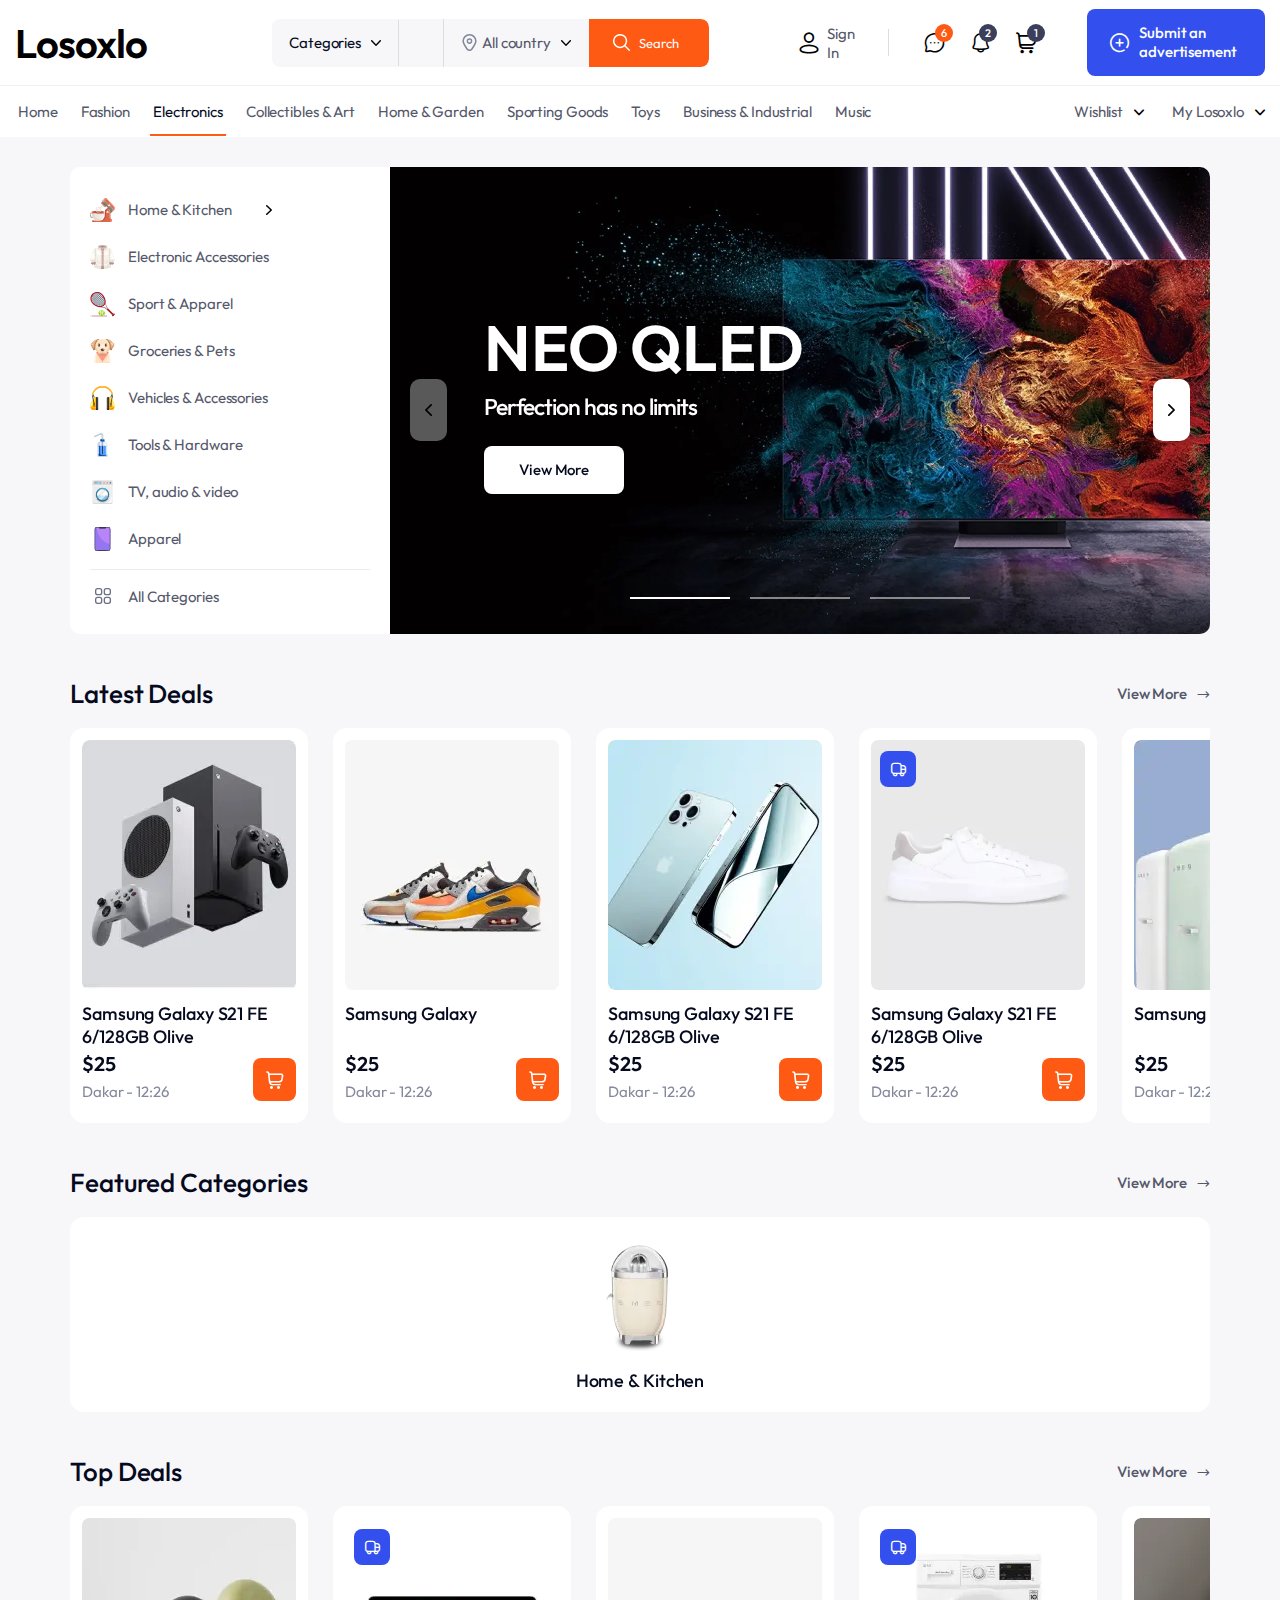
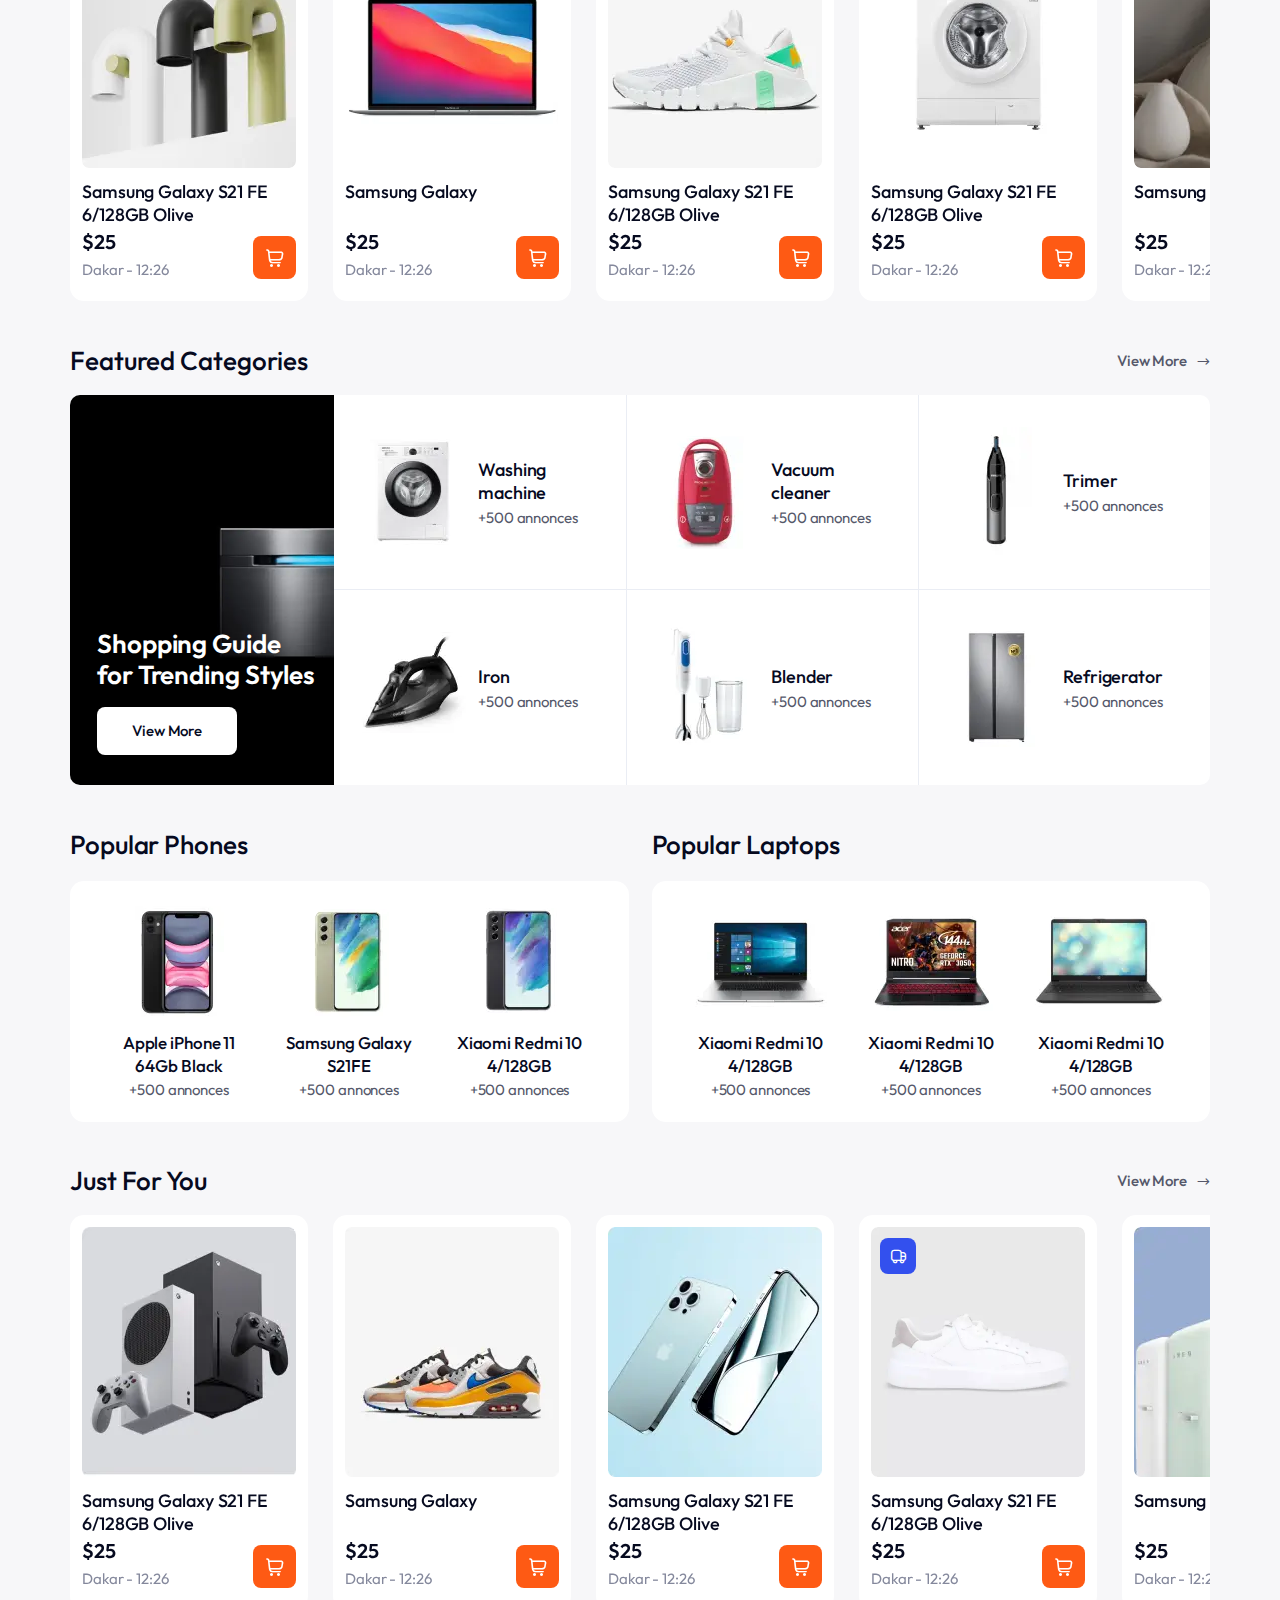
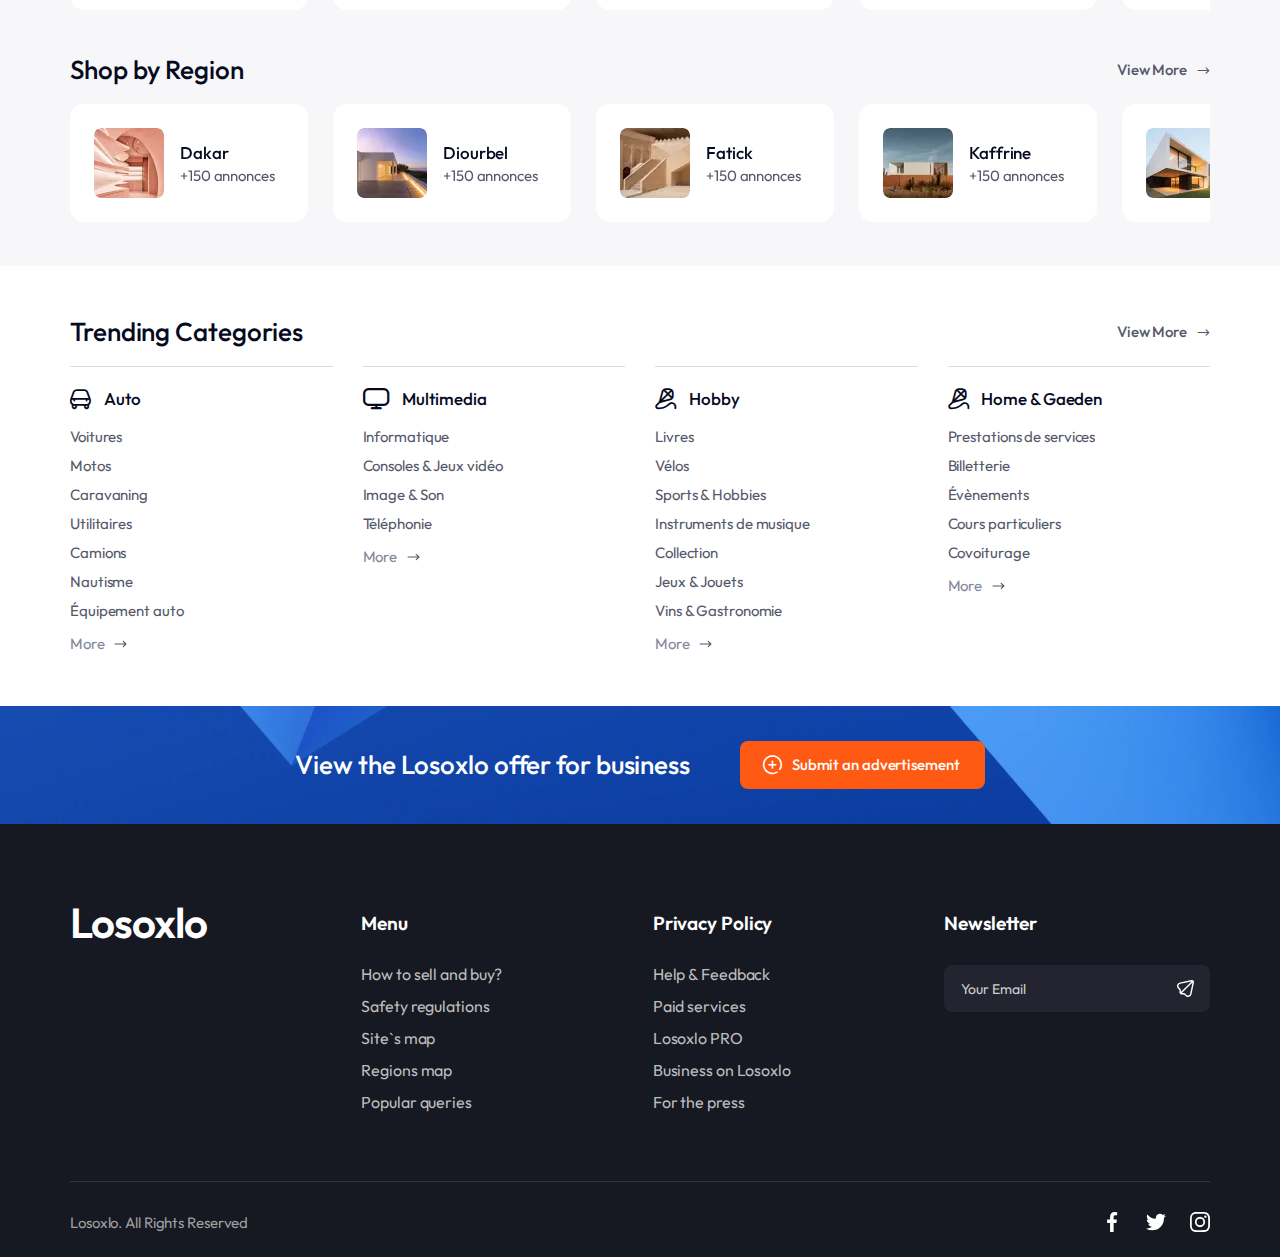
==== commit 5617b90a: "0302/1953" ====
--- a/index.html
+++ b/index.html
@@ -1155,6 +1155,96 @@
 									</div>
 								</a>
 							</div>
+							<div class="swiper-slide">
+								<a class="shop-item shop-region" href="#">
+									<div class="shop-region__img">
+										<img src="img/regions/2.webp" alt="Item">
+									</div>
+									<div class="shop-region__info">
+										<span class="shop-region__name">
+											Diourbel
+										</span>
+										<span class="shop-region__annonces">
+											+150 annonces
+										</span>
+									</div>
+								</a>
+							</div>
+							<div class="swiper-slide">
+								<a class="shop-item shop-region" href="#">
+									<div class="shop-region__img">
+										<img src="img/regions/3.webp" alt="Item">
+									</div>
+									<div class="shop-region__info">
+										<span class="shop-region__name">
+											Fatick
+										</span>
+										<span class="shop-region__annonces">
+											+150 annonces
+										</span>
+									</div>
+								</a>
+							</div>
+							<div class="swiper-slide">
+								<a class="shop-item shop-region" href="#">
+									<div class="shop-region__img">
+										<img src="img/regions/4.webp" alt="Item">
+									</div>
+									<div class="shop-region__info">
+										<span class="shop-region__name">
+											Kaffrine
+										</span>
+										<span class="shop-region__annonces">
+											+150 annonces
+										</span>
+									</div>
+								</a>
+							</div>
+							<div class="swiper-slide">
+								<a class="shop-item shop-region" href="#">
+									<div class="shop-region__img">
+										<img src="img/regions/5.webp" alt="Item">
+									</div>
+									<div class="shop-region__info">
+										<span class="shop-region__name">
+											Kaolack
+										</span>
+										<span class="shop-region__annonces">
+											+150 annonces
+										</span>
+									</div>
+								</a>
+							</div>
+							<div class="swiper-slide">
+								<a class="shop-item shop-region" href="#">
+									<div class="shop-region__img">
+										<img src="img/regions/3.webp" alt="Item">
+									</div>
+									<div class="shop-region__info">
+										<span class="shop-region__name">
+											Dakar
+										</span>
+										<span class="shop-region__annonces">
+											+150 annonces
+										</span>
+									</div>
+								</a>
+							</div>
+							<div class="swiper-slide">
+								<a class="shop-item shop-region" href="#">
+									<div class="shop-region__img">
+										<img src="img/regions/2.webp" alt="Item">
+									</div>
+									<div class="shop-region__info">
+										<span class="shop-region__name">
+											Dakar
+										</span>
+										<span class="shop-region__annonces">
+											+150 annonces
+										</span>
+									</div>
+								</a>
+							</div>
 
 						</div>
 					</div>
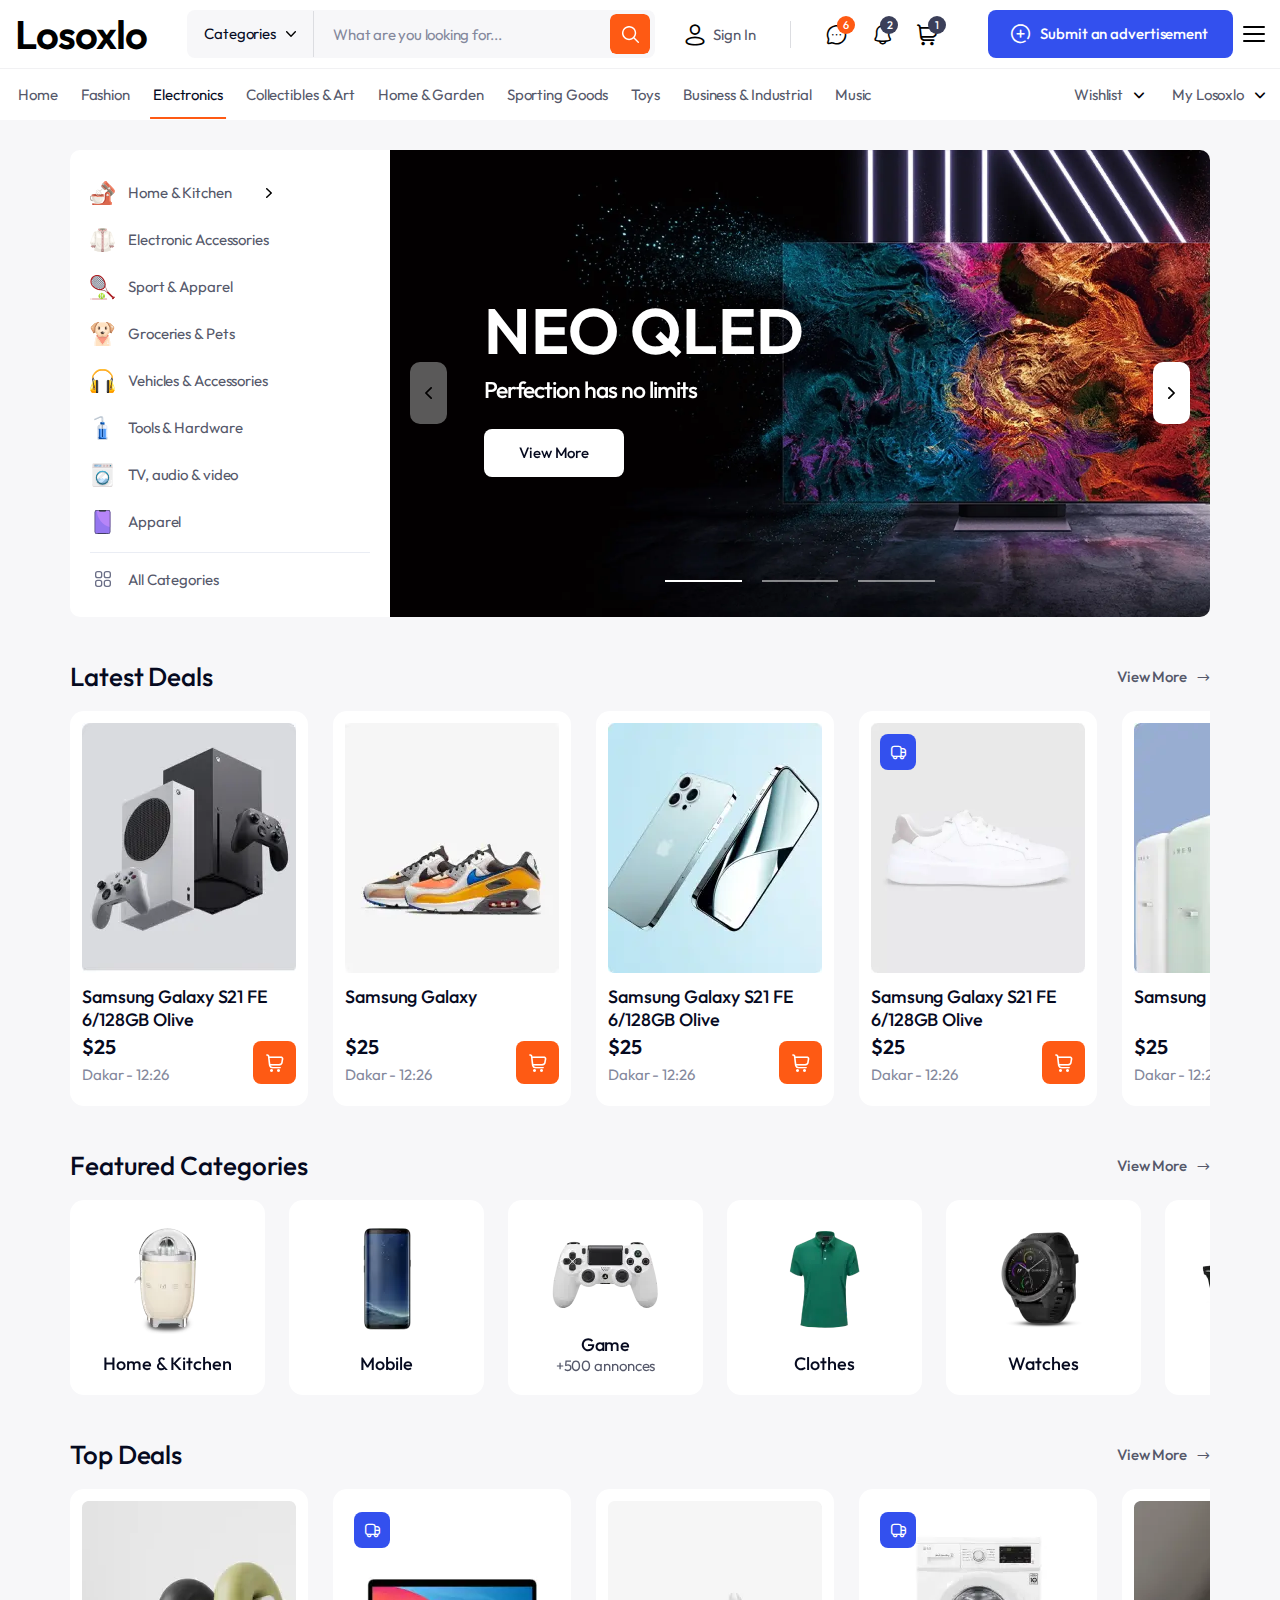
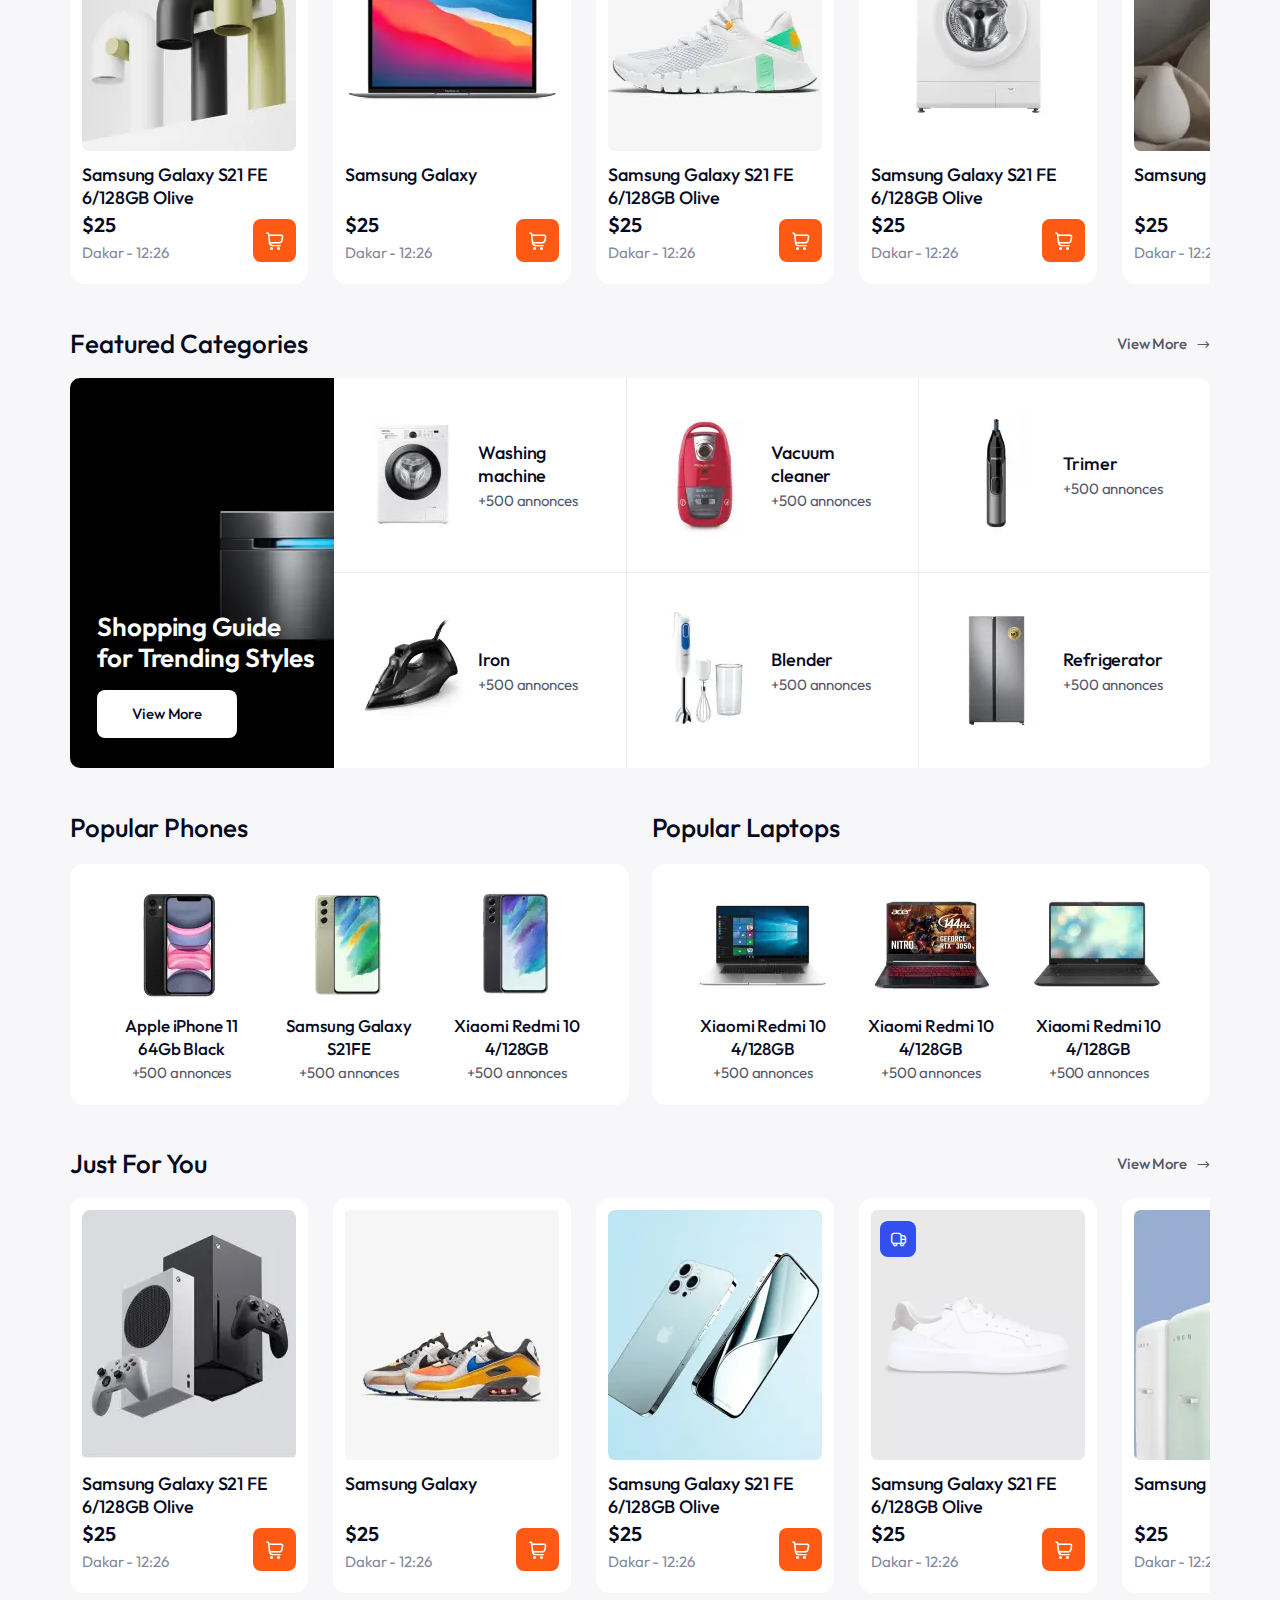
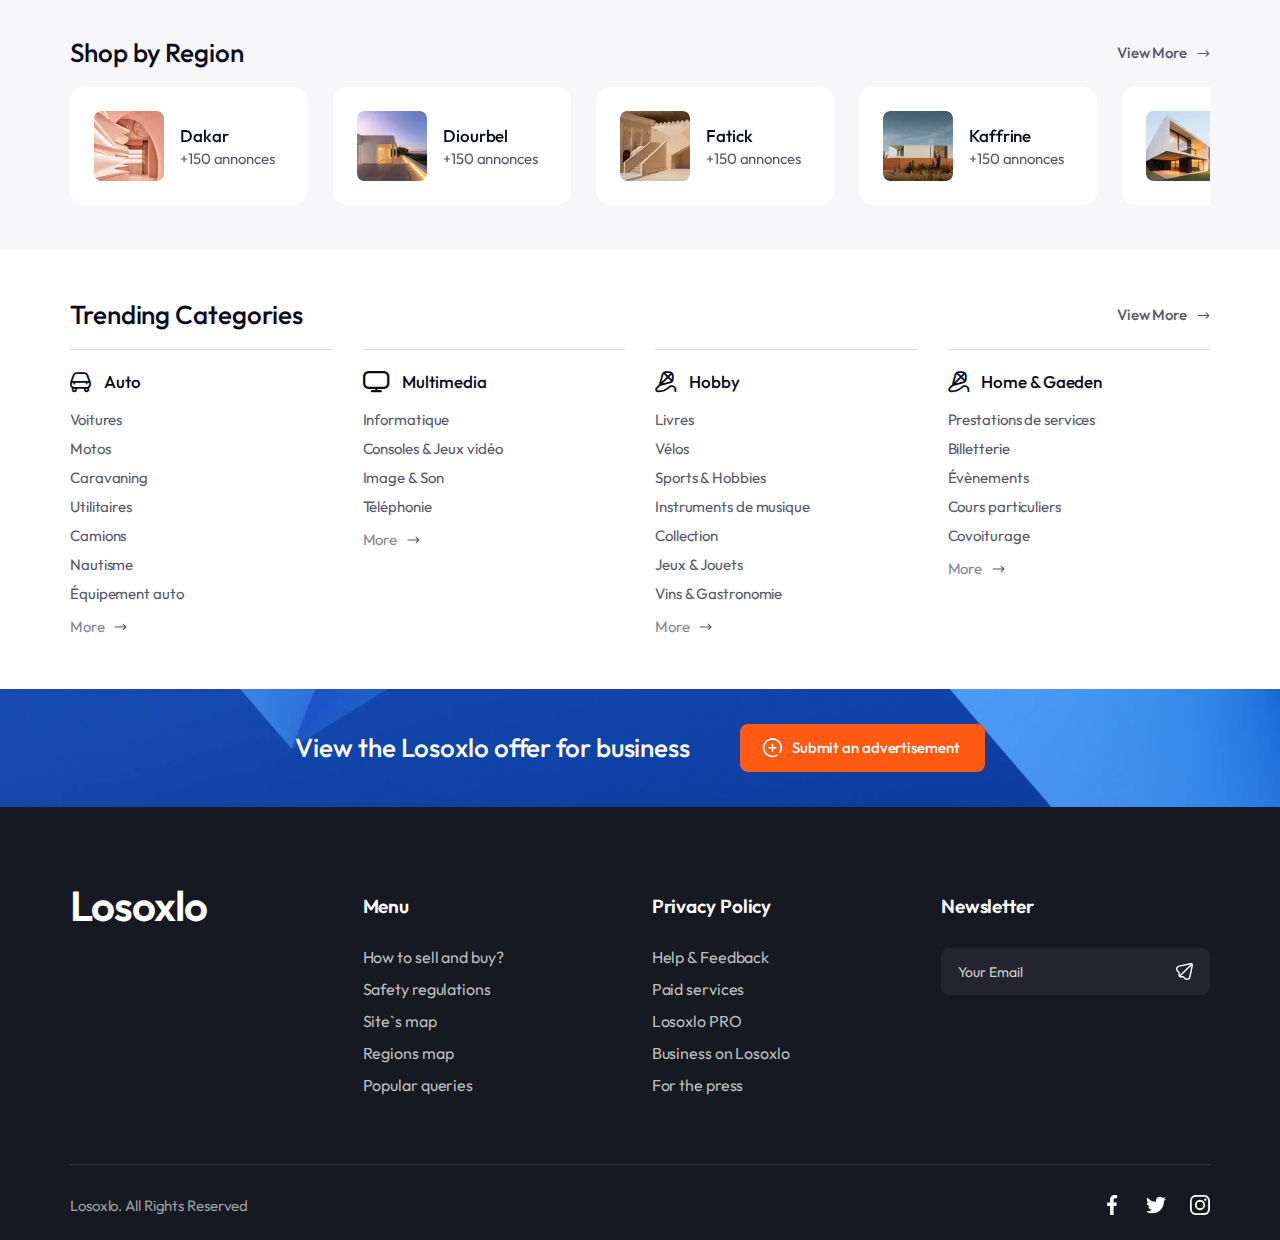
==== commit 14e0fbd1: "0702/1233" ====
--- a/index.html
+++ b/index.html
@@ -29,7 +29,7 @@
 
 			<!-- Logo -->
 			<div class="header__logo">
-				<a class="" href="#">Losoxlo</a>
+				<a href="/">Losoxlo</a>
 			</div>
 
 			<!-- Search -->
@@ -49,14 +49,11 @@
 					<input class="header__search-input" type="text" placeholder="What are you looking for...">
 					<select class="select header__search-location">
 						<option value="hide">All country</option>
-						<option value="">Home & Kitchen</option>
-						<option value="">Electronic Accessories</option>
-						<option value="">Sport & Apparel</option>
-						<option value="">Groceries & Pets</option>
-						<option value="">Vehicles & Accessories</option>
-						<option value="">Tools & Hardware</option>
-						<option value="">TV, audio & video</option>
-						<option value="">Apparel</option>
+						<option value="">Dakar</option>
+						<option value="">Diourbel</option>
+						<option value="">Fatick</option>
+						<option value="">Kaffrine</option>
+						<option value="">Kaolack</option>
 					</select>
 					<input class="header__search-btn" type="submit" value="Search">
 				</form>
@@ -90,6 +87,20 @@
 				<span>Submit an advertisement</span>
 			</div>
 
+			<!-- Card burger -->
+<div class="burger">
+	<div class="burger__toggle">
+		<div class="burger__main">
+			<span></span>
+			<span></span>
+			<span></span>
+		</div>
+		<div class="burger__cross">
+			<span></span>
+			<span></span>
+		</div>
+	</div>
+</div><!-- Card burger -->
 		</div>
 
 		<div class="header__line"></div>
@@ -101,35 +112,37 @@
 			<nav class="header__nav">
 
 				<!-- Header menu -->
-				<ul class="header__menu">
-					<li>
-						<a href="#">Home</a>
-					</li>
-					<li>
-						<a href="#">Fashion</a>
-					</li>
-					<li>
-						<a class="is-active" href="#">Electronics</a>
-					</li>
-					<li>
-						<a href="#">Collectibles & Art</a>
-					</li>
-					<li>
-						<a href="#">Home & Garden</a>
-					</li>
-					<li>
-						<a href="#">Sporting Goods</a>
-					</li>
-					<li>
-						<a href="#">Toys</a>
-					</li>
-					<li>
-						<a href="#">Business & Industrial</a>
-					</li>
-					<li>
-						<a href="#">Music</a>
-					</li>
-				</ul>
+				<div class="header__menu-wrap">
+					<ul class="header__menu">
+						<li>
+							<a href="#">Home</a>
+						</li>
+						<li>
+							<a href="#">Fashion</a>
+						</li>
+						<li>
+							<a class="is-active" href="#">Electronics</a>
+						</li>
+						<li>
+							<a href="#">Collectibles & Art</a>
+						</li>
+						<li>
+							<a href="#">Home & Garden</a>
+						</li>
+						<li>
+							<a href="#">Sporting Goods</a>
+						</li>
+						<li>
+							<a href="#">Toys</a>
+						</li>
+						<li>
+							<a href="#">Business & Industrial</a>
+						</li>
+						<li>
+							<a href="#">Music</a>
+						</li>
+					</ul>
+				</div>
 
 				<!-- Header bottom actions -->
 				<div class="header__bottom-actions">
@@ -152,7 +165,69 @@
 	</div>
 </header>
 
-
+<!-- Mobile menu -->
+<div class="mobile-menu">
+	<div class="box"></div>
+	<div class="mobile-menu__inner">
+		<ul class="mobile-menu__list">
+			<li>
+				<a href="#">Fashion</a>
+			</li>
+			<li>
+				<a href="#">Electronics</a>
+			</li>
+			<li>
+				<a href="#">Collectibles &amp; Art</a>
+			</li>
+			<li>
+				<a href="#">Home &amp; Garden</a>
+			</li>
+			<li>
+				<a href="#">Sporting Goods</a>
+			</li>
+			<li>
+				<a href="#">Toys</a>
+			</li>
+			<li>
+				<a href="#">Business &amp; Industrial</a>
+			</li>
+			<li>
+				<a href="#">Music</a>
+			</li>
+		</ul>
+		<ul class="mobile-menu__actions">
+			<li>
+				<a href="#">
+					<i class="i-sign"></i>
+					<span>My Account</span>
+				</a>
+			</li>
+			<li>
+				<a href="#">
+					<i class="i-chat"></i>
+					<span>Messages</span>
+				</a>
+			</li>
+			<li>
+				<a href="#">
+					<i class="i-notification"></i>
+					<span>Notifications</span>
+				</a>
+			</li>
+			<li>
+				<a href="#">
+					<i class="i-heart"></i>
+					<span>Wish List</span>
+				</a>
+			</li>
+		</ul>
+		<!-- Submit an advertisement -->
+		<div class="announcement-btn" role="button">
+			<i class="i-plus-rounded"></i>
+			<span>Submit an advertisement</span>
+		</div>
+	</div>
+</div>
 
 		<!-- Main -->
 		<main>
@@ -211,10 +286,10 @@
 									</div>
 								</div>
 								<div class="swiper-slide">
-									<img src="img/main-slider/1.webp" alt="Item">
+									<img src="img/main-slider/2.webp" alt="Item">
 									<div class="main-slider__content">
 										<h3>
-											NEO QLED
+											Galaxy S
 										</h3>
 										<span>
 											Perfection has no limits
@@ -225,10 +300,10 @@
 									</div>
 								</div>
 								<div class="swiper-slide">
-									<img src="img/main-slider/1.webp" alt="Item">
+									<img src="img/main-slider/3.webp" alt="Item">
 									<div class="main-slider__content">
 										<h3>
-											NEO QLED
+											Sony PS5 Pro
 										</h3>
 										<span>
 											Perfection has no limits
@@ -266,62 +341,62 @@
 									<div class="shop-item__wishlist" role="button">
 										<i class="i-heart"></i>
 									</div>
-									<a href="#">
-										<img class="shop-item__img" src="img/latest-deals/1.webp" alt="Item">
-									</a>
-									<span class="shop-item__name">
+									<div class="shop-item__img">
+										<img src="img/latest-deals/1.webp" alt="Item">
+									</div>
+									<a class="shop-item__name" href="#">
 										Samsung Galaxy S21 FE 6/128GB Olive
-									</span>
-									<span class="shop-item__price">
-										$25
-									</span>
-									<div class="shop-item__info">
-										<span class="shop-item__location">Dakar</span>
-										-
-										<span class="shop-item__time">12:26</span>
-									</div>
-									<div class="shop-item__cart" role="button">
-										<i class="i-shopping-cart"></i>
-										<span>Buy</span>
-									</div>
-								</div>
-							</div>
-							<div class="swiper-slide">
-								<div class="shop-item">
-									<div class="shop-item__wishlist" role="button">
-										<i class="i-heart"></i>
-									</div>
-									<a href="#">
-										<img class="shop-item__img" src="img/latest-deals/2.webp" alt="Item">
-									</a>
-									<span class="shop-item__name">
+									</a>
+									<span class="shop-item__price">
+										$25
+									</span>
+									<div class="shop-item__info">
+										<span class="shop-item__location">Dakar</span>
+										-
+										<span class="shop-item__time">12:26</span>
+									</div>
+									<div class="shop-item__cart" role="button">
+										<i class="i-shopping-cart"></i>
+										<span>Buy</span>
+									</div>
+								</div>
+							</div>
+							<div class="swiper-slide">
+								<div class="shop-item">
+									<div class="shop-item__wishlist" role="button">
+										<i class="i-heart"></i>
+									</div>
+									<div class="shop-item__img">
+										<img src="img/latest-deals/2.webp" alt="Item">
+									</div>
+									<a class="shop-item__name" href="#">
 										Samsung Galaxy
-									</span>
-									<span class="shop-item__price">
-										$25
-									</span>
-									<div class="shop-item__info">
-										<span class="shop-item__location">Dakar</span>
-										-
-										<span class="shop-item__time">12:26</span>
-									</div>
-									<div class="shop-item__cart" role="button">
-										<i class="i-shopping-cart"></i>
-										<span>Buy</span>
-									</div>
-								</div>
-							</div>
-							<div class="swiper-slide">
-								<div class="shop-item">
-									<div class="shop-item__wishlist" role="button">
-										<i class="i-heart"></i>
-									</div>
-									<a href="#">
-										<img class="shop-item__img" src="img/latest-deals/3.webp" alt="Item">
-									</a>
-									<span class="shop-item__name">
+									</a>
+									<span class="shop-item__price">
+										$25
+									</span>
+									<div class="shop-item__info">
+										<span class="shop-item__location">Dakar</span>
+										-
+										<span class="shop-item__time">12:26</span>
+									</div>
+									<div class="shop-item__cart" role="button">
+										<i class="i-shopping-cart"></i>
+										<span>Buy</span>
+									</div>
+								</div>
+							</div>
+							<div class="swiper-slide">
+								<div class="shop-item">
+									<div class="shop-item__wishlist" role="button">
+										<i class="i-heart"></i>
+									</div>
+									<div class="shop-item__img">
+										<img src="img/latest-deals/3.webp" alt="Item">
+									</div>
+									<a class="shop-item__name" href="#">
 										Samsung Galaxy S21 FE 6/128GB Olive
-									</span>
+									</a>
 									<span class="shop-item__price">
 										$25
 									</span>
@@ -344,87 +419,87 @@
 									<div class="delivery-box">
 										<i class="i-delivery-car"></i>
 									</div>
-									<a href="#">
-										<img class="shop-item__img" src="img/latest-deals/4.webp" alt="Item">
-									</a>
-									<span class="shop-item__name">
+									<div class="shop-item__img">
+										<img src="img/latest-deals/4.webp" alt="Item">
+									</div>
+									<a class="shop-item__name" href="#">
 										Samsung Galaxy S21 FE 6/128GB Olive
-									</span>
-									<span class="shop-item__price">
-										$25
-									</span>
-									<div class="shop-item__info">
-										<span class="shop-item__location">Dakar</span>
-										-
-										<span class="shop-item__time">12:26</span>
-									</div>
-									<div class="shop-item__cart" role="button">
-										<i class="i-shopping-cart"></i>
-										<span>Buy</span>
-									</div>
-								</div>
-							</div>
-							<div class="swiper-slide">
-								<div class="shop-item">
-									<div class="shop-item__wishlist" role="button">
-										<i class="i-heart"></i>
-									</div>
-									<a href="#">
-										<img class="shop-item__img" src="img/latest-deals/5.webp" alt="Item">
-									</a>
-									<span class="shop-item__name">
+									</a>
+									<span class="shop-item__price">
+										$25
+									</span>
+									<div class="shop-item__info">
+										<span class="shop-item__location">Dakar</span>
+										-
+										<span class="shop-item__time">12:26</span>
+									</div>
+									<div class="shop-item__cart" role="button">
+										<i class="i-shopping-cart"></i>
+										<span>Buy</span>
+									</div>
+								</div>
+							</div>
+							<div class="swiper-slide">
+								<div class="shop-item">
+									<div class="shop-item__wishlist" role="button">
+										<i class="i-heart"></i>
+									</div>
+									<div class="shop-item__img">
+										<img src="img/latest-deals/5.webp" alt="Item">
+									</div>
+									<a class="shop-item__name" href="#">
 										Samsung 6/128GB Olive
-									</span>
-									<span class="shop-item__price">
-										$25
-									</span>
-									<div class="shop-item__info">
-										<span class="shop-item__location">Dakar</span>
-										-
-										<span class="shop-item__time">12:26</span>
-									</div>
-									<div class="shop-item__cart" role="button">
-										<i class="i-shopping-cart"></i>
-										<span>Buy</span>
-									</div>
-								</div>
-							</div>
-							<div class="swiper-slide">
-								<div class="shop-item">
-									<div class="shop-item__wishlist" role="button">
-										<i class="i-heart"></i>
-									</div>
-									<a href="#">
-										<img class="shop-item__img" src="img/latest-deals/1.webp" alt="Item">
-									</a>
-									<span class="shop-item__name">
+									</a>
+									<span class="shop-item__price">
+										$25
+									</span>
+									<div class="shop-item__info">
+										<span class="shop-item__location">Dakar</span>
+										-
+										<span class="shop-item__time">12:26</span>
+									</div>
+									<div class="shop-item__cart" role="button">
+										<i class="i-shopping-cart"></i>
+										<span>Buy</span>
+									</div>
+								</div>
+							</div>
+							<div class="swiper-slide">
+								<div class="shop-item">
+									<div class="shop-item__wishlist" role="button">
+										<i class="i-heart"></i>
+									</div>
+									<div class="shop-item__img">
+										<img src="img/latest-deals/1.webp" alt="Item">
+									</div>
+									<a class="shop-item__name" href="#">
 										Samsung Galaxy S21 FE
-									</span>
-									<span class="shop-item__price">
-										$25
-									</span>
-									<div class="shop-item__info">
-										<span class="shop-item__location">Dakar</span>
-										-
-										<span class="shop-item__time">12:26</span>
-									</div>
-									<div class="shop-item__cart" role="button">
-										<i class="i-shopping-cart"></i>
-										<span>Buy</span>
-									</div>
-								</div>
-							</div>
-							<div class="swiper-slide">
-								<div class="shop-item">
-									<div class="shop-item__wishlist" role="button">
-										<i class="i-heart"></i>
-									</div>
-									<a href="#">
-										<img class="shop-item__img" src="img/latest-deals/3.webp" alt="Item">
-									</a>
-									<span class="shop-item__name">
+									</a>
+									<span class="shop-item__price">
+										$25
+									</span>
+									<div class="shop-item__info">
+										<span class="shop-item__location">Dakar</span>
+										-
+										<span class="shop-item__time">12:26</span>
+									</div>
+									<div class="shop-item__cart" role="button">
+										<i class="i-shopping-cart"></i>
+										<span>Buy</span>
+									</div>
+								</div>
+							</div>
+							<div class="swiper-slide">
+								<div class="shop-item">
+									<div class="shop-item__wishlist" role="button">
+										<i class="i-heart"></i>
+									</div>
+									<div class="shop-item__img">
+										<img src="img/latest-deals/3.webp" alt="Item">
+									</div>
+									<a class="shop-item__name" href="#">
 										Samsung Galaxy S21
-									</span>
+									</a>
 									<span class="shop-item__price">
 										$25
 									</span>
@@ -457,77 +532,77 @@
 						<div class="swiper-wrapper">
 
 							<div class="swiper-slide">
-								<div class="shop-item">
-									<a href="#">
-										<img class="shop-item__img" src="img/featured-categories/1.webp" alt="Item">
-									</a>
+								<a class="shop-item" href="#">
+									<div class="shop-item__img">
+										<img src="img/featured-categories/1.webp" alt="Item">
+									</div>
 									<span class="shop-item__name">
 										Home & Kitchen
 									</span>
-								</div>
-							</div>
-							<div class="swiper-slide">
-								<div class="shop-item">
-									<a href="#">
-										<img class="shop-item__img" src="img/featured-categories/2.webp" alt="Item">
-									</a>
-									<span class="shop-item__name">
+								</a>
+							</div>
+							<div class="swiper-slide">
+								<a class="shop-item" href="#">
+									<div class="shop-item__img">
+										<img src="img/featured-categories/2.webp" alt="Item">
+									</div>
+									<span class="shop-item__name" href="#">
 										Mobile
 									</span>
-								</div>
-							</div>
-							<div class="swiper-slide">
-								<div class="shop-item">
-									<a href="#">
-										<img class="shop-item__img" src="img/featured-categories/3.webp" alt="Item">
-									</a>
-									<span class="shop-item__name">
+								</a>
+							</div>
+							<div class="swiper-slide">
+								<a class="shop-item" href="#">
+									<div class="shop-item__img">
+										<img src="img/featured-categories/3.webp" alt="Item">
+									</div>
+									<span class="shop-item__name" href="#">
 										Game
 									</span>
 									<span class="shop-item__annonces">
 										+500 annonces
 									</span>
-								</div>
-							</div>
-							<div class="swiper-slide">
-								<div class="shop-item">
-									<a href="#">
-										<img class="shop-item__img" src="img/featured-categories/4.webp" alt="Item">
-									</a>
-									<span class="shop-item__name">
+								</a>
+							</div>
+							<div class="swiper-slide">
+								<a class="shop-item" href="#">
+									<div class="shop-item__img">
+										<img src="img/featured-categories/4.webp" alt="Item">
+									</div>
+									<span class="shop-item__name" href="#">
 										Clothes
 									</span>
-								</div>
-							</div>
-							<div class="swiper-slide">
-								<div class="shop-item">
-									<a href="#">
-										<img class="shop-item__img" src="img/featured-categories/5.webp" alt="Item">
-									</a>
-									<span class="shop-item__name">
+								</a>
+							</div>
+							<div class="swiper-slide">
+								<a class="shop-item" href="#">
+									<div class="shop-item__img">
+										<img src="img/featured-categories/5.webp" alt="Item">
+									</div>
+									<span class="shop-item__name" href="#">
 										Watches
 									</span>
-								</div>
-							</div>
-							<div class="swiper-slide">
-								<div class="shop-item">
-									<a href="#">
-										<img class="shop-item__img" src="img/featured-categories/6.webp" alt="Item">
-									</a>
-									<span class="shop-item__name">
+								</a>
+							</div>
+							<div class="swiper-slide">
+								<a class="shop-item" href="#">
+									<div class="shop-item__img">
+										<img src="img/featured-categories/6.webp" alt="Item">
+									</div>
+									<span class="shop-item__name" href="#">
 										Sun Glasses
 									</span>
-								</div>
-							</div>
-							<div class="swiper-slide">
-								<div class="shop-item">
-									<a href="#">
-										<img class="shop-item__img" src="img/featured-categories/4.webp" alt="Item">
-									</a>
-									<span class="shop-item__name">
+								</a>
+							</div>
+							<div class="swiper-slide">
+								<a class="shop-item" href="#">
+									<div class="shop-item__img">
+										<img src="img/featured-categories/4.webp" alt="Item">
+									</div>
+									<span class="shop-item__name" href="#">
 										Home
 									</span>
-								</div>
+								</a>
 							</div>
 
 						</div>
@@ -551,12 +626,12 @@
 									<div class="shop-item__wishlist" role="button">
 										<i class="i-heart"></i>
 									</div>
-									<a href="#">
-										<img class="shop-item__img" src="img/top-deals/1.webp" alt="Item">
-									</a>
-									<span class="shop-item__name">
+									<div class="shop-item__img">
+										<img src="img/top-deals/1.webp" alt="Item">
+									</div>
+									<a class="shop-item__name" href="#">
 										Samsung Galaxy S21 FE 6/128GB Olive
-									</span>
+									</a>
 									<span class="shop-item__price">
 										$25
 									</span>
@@ -579,37 +654,37 @@
 									<div class="shop-item__wishlist" role="button">
 										<i class="i-heart"></i>
 									</div>
-									<a href="#">
-										<img class="shop-item__img" src="img/top-deals/2.webp" alt="Item">
-									</a>
-									<span class="shop-item__name">
+									<div class="shop-item__img">
+										<img src="img/top-deals/2.webp" alt="Item">
+									</div>
+									<a class="shop-item__name" href="#">
 										Samsung Galaxy
-									</span>
-									<span class="shop-item__price">
-										$25
-									</span>
-									<div class="shop-item__info">
-										<span class="shop-item__location">Dakar</span>
-										-
-										<span class="shop-item__time">12:26</span>
-									</div>
-									<div class="shop-item__cart" role="button">
-										<i class="i-shopping-cart"></i>
-										<span>Buy</span>
-									</div>
-								</div>
-							</div>
-							<div class="swiper-slide">
-								<div class="shop-item">
-									<div class="shop-item__wishlist" role="button">
-										<i class="i-heart"></i>
-									</div>
-									<a href="#">
-										<img class="shop-item__img" src="img/top-deals/3.webp" alt="Item">
-									</a>
-									<span class="shop-item__name">
+									</a>
+									<span class="shop-item__price">
+										$25
+									</span>
+									<div class="shop-item__info">
+										<span class="shop-item__location">Dakar</span>
+										-
+										<span class="shop-item__time">12:26</span>
+									</div>
+									<div class="shop-item__cart" role="button">
+										<i class="i-shopping-cart"></i>
+										<span>Buy</span>
+									</div>
+								</div>
+							</div>
+							<div class="swiper-slide">
+								<div class="shop-item">
+									<div class="shop-item__wishlist" role="button">
+										<i class="i-heart"></i>
+									</div>
+									<div class="shop-item__img">
+										<img src="img/top-deals/3.webp" alt="Item">
+									</div>
+									<a class="shop-item__name" href="#">
 										Samsung Galaxy S21 FE 6/128GB Olive
-									</span>
+									</a>
 									<span class="shop-item__price">
 										$25
 									</span>
@@ -632,87 +707,87 @@
 									<div class="delivery-box">
 										<i class="i-delivery-car"></i>
 									</div>
-									<a href="#">
-										<img class="shop-item__img" src="img/top-deals/4.webp" alt="Item">
-									</a>
-									<span class="shop-item__name">
+									<div class="shop-item__img">
+										<img src="img/top-deals/4.webp" alt="Item">
+									</div>
+									<a class="shop-item__name" href="#">
 										Samsung Galaxy S21 FE 6/128GB Olive
-									</span>
-									<span class="shop-item__price">
-										$25
-									</span>
-									<div class="shop-item__info">
-										<span class="shop-item__location">Dakar</span>
-										-
-										<span class="shop-item__time">12:26</span>
-									</div>
-									<div class="shop-item__cart" role="button">
-										<i class="i-shopping-cart"></i>
-										<span>Buy</span>
-									</div>
-								</div>
-							</div>
-							<div class="swiper-slide">
-								<div class="shop-item">
-									<div class="shop-item__wishlist" role="button">
-										<i class="i-heart"></i>
-									</div>
-									<a href="#">
-										<img class="shop-item__img" src="img/top-deals/5.webp" alt="Item">
-									</a>
-									<span class="shop-item__name">
+									</a>
+									<span class="shop-item__price">
+										$25
+									</span>
+									<div class="shop-item__info">
+										<span class="shop-item__location">Dakar</span>
+										-
+										<span class="shop-item__time">12:26</span>
+									</div>
+									<div class="shop-item__cart" role="button">
+										<i class="i-shopping-cart"></i>
+										<span>Buy</span>
+									</div>
+								</div>
+							</div>
+							<div class="swiper-slide">
+								<div class="shop-item">
+									<div class="shop-item__wishlist" role="button">
+										<i class="i-heart"></i>
+									</div>
+									<div class="shop-item__img">
+										<img src="img/top-deals/5.webp" alt="Item">
+									</div>
+									<a class="shop-item__name" href="#">
 										Samsung 6/128GB Olive
-									</span>
-									<span class="shop-item__price">
-										$25
-									</span>
-									<div class="shop-item__info">
-										<span class="shop-item__location">Dakar</span>
-										-
-										<span class="shop-item__time">12:26</span>
-									</div>
-									<div class="shop-item__cart" role="button">
-										<i class="i-shopping-cart"></i>
-										<span>Buy</span>
-									</div>
-								</div>
-							</div>
-							<div class="swiper-slide">
-								<div class="shop-item">
-									<div class="shop-item__wishlist" role="button">
-										<i class="i-heart"></i>
-									</div>
-									<a href="#">
-										<img class="shop-item__img" src="img/top-deals/1.webp" alt="Item">
-									</a>
-									<span class="shop-item__name">
+									</a>
+									<span class="shop-item__price">
+										$25
+									</span>
+									<div class="shop-item__info">
+										<span class="shop-item__location">Dakar</span>
+										-
+										<span class="shop-item__time">12:26</span>
+									</div>
+									<div class="shop-item__cart" role="button">
+										<i class="i-shopping-cart"></i>
+										<span>Buy</span>
+									</div>
+								</div>
+							</div>
+							<div class="swiper-slide">
+								<div class="shop-item">
+									<div class="shop-item__wishlist" role="button">
+										<i class="i-heart"></i>
+									</div>
+									<div class="shop-item__img">
+										<img src="img/top-deals/1.webp" alt="Item">
+									</div>
+									<a class="shop-item__name" href="#">
 										Samsung Galaxy S21 FE
-									</span>
-									<span class="shop-item__price">
-										$25
-									</span>
-									<div class="shop-item__info">
-										<span class="shop-item__location">Dakar</span>
-										-
-										<span class="shop-item__time">12:26</span>
-									</div>
-									<div class="shop-item__cart" role="button">
-										<i class="i-shopping-cart"></i>
-										<span>Buy</span>
-									</div>
-								</div>
-							</div>
-							<div class="swiper-slide">
-								<div class="shop-item">
-									<div class="shop-item__wishlist" role="button">
-										<i class="i-heart"></i>
-									</div>
-									<a href="#">
-										<img class="shop-item__img" src="img/top-deals/3.webp" alt="Item">
-									</a>
-									<span class="shop-item__name">
+									</a>
+									<span class="shop-item__price">
+										$25
+									</span>
+									<div class="shop-item__info">
+										<span class="shop-item__location">Dakar</span>
+										-
+										<span class="shop-item__time">12:26</span>
+									</div>
+									<div class="shop-item__cart" role="button">
+										<i class="i-shopping-cart"></i>
+										<span>Buy</span>
+									</div>
+								</div>
+							</div>
+							<div class="swiper-slide">
+								<div class="shop-item">
+									<div class="shop-item__wishlist" role="button">
+										<i class="i-heart"></i>
+									</div>
+									<div class="shop-item__img">
+										<img src="img/top-deals/3.webp" alt="Item">
+									</div>
+									<a class="shop-item__name" href="#">
 										Samsung Galaxy S21
-									</span>
+									</a>
 									<span class="shop-item__price">
 										$25
 									</span>
@@ -950,62 +1025,62 @@
 									<div class="shop-item__wishlist" role="button">
 										<i class="i-heart"></i>
 									</div>
-									<a href="#">
-										<img class="shop-item__img" src="img/latest-deals/1.webp" alt="Item">
-									</a>
-									<span class="shop-item__name">
+									<div class="shop-item__img">
+										<img src="img/latest-deals/1.webp" alt="Item">
+									</div>
+									<a href="#" class="shop-item__name">
 										Samsung Galaxy S21 FE 6/128GB Olive
-									</span>
-									<span class="shop-item__price">
-										$25
-									</span>
-									<div class="shop-item__info">
-										<span class="shop-item__location">Dakar</span>
-										-
-										<span class="shop-item__time">12:26</span>
-									</div>
-									<div class="shop-item__cart" role="button">
-										<i class="i-shopping-cart"></i>
-										<span>Buy</span>
-									</div>
-								</div>
-							</div>
-							<div class="swiper-slide">
-								<div class="shop-item">
-									<div class="shop-item__wishlist" role="button">
-										<i class="i-heart"></i>
-									</div>
-									<a href="#">
-										<img class="shop-item__img" src="img/latest-deals/2.webp" alt="Item">
-									</a>
-									<span class="shop-item__name">
+									</a>
+									<span class="shop-item__price">
+										$25
+									</span>
+									<div class="shop-item__info">
+										<span class="shop-item__location">Dakar</span>
+										-
+										<span class="shop-item__time">12:26</span>
+									</div>
+									<div class="shop-item__cart" role="button">
+										<i class="i-shopping-cart"></i>
+										<span>Buy</span>
+									</div>
+								</div>
+							</div>
+							<div class="swiper-slide">
+								<div class="shop-item">
+									<div class="shop-item__wishlist" role="button">
+										<i class="i-heart"></i>
+									</div>
+									<div class="shop-item__img">
+										<img src="img/latest-deals/2.webp" alt="Item">
+									</div>
+									<a href="#" class="shop-item__name">
 										Samsung Galaxy
-									</span>
-									<span class="shop-item__price">
-										$25
-									</span>
-									<div class="shop-item__info">
-										<span class="shop-item__location">Dakar</span>
-										-
-										<span class="shop-item__time">12:26</span>
-									</div>
-									<div class="shop-item__cart" role="button">
-										<i class="i-shopping-cart"></i>
-										<span>Buy</span>
-									</div>
-								</div>
-							</div>
-							<div class="swiper-slide">
-								<div class="shop-item">
-									<div class="shop-item__wishlist" role="button">
-										<i class="i-heart"></i>
-									</div>
-									<a href="#">
-										<img class="shop-item__img" src="img/latest-deals/3.webp" alt="Item">
-									</a>
-									<span class="shop-item__name">
+									</a>
+									<span class="shop-item__price">
+										$25
+									</span>
+									<div class="shop-item__info">
+										<span class="shop-item__location">Dakar</span>
+										-
+										<span class="shop-item__time">12:26</span>
+									</div>
+									<div class="shop-item__cart" role="button">
+										<i class="i-shopping-cart"></i>
+										<span>Buy</span>
+									</div>
+								</div>
+							</div>
+							<div class="swiper-slide">
+								<div class="shop-item">
+									<div class="shop-item__wishlist" role="button">
+										<i class="i-heart"></i>
+									</div>
+									<div class="shop-item__img">
+										<img src="img/latest-deals/3.webp" alt="Item">
+									</div>
+									<a href="#" class="shop-item__name">
 										Samsung Galaxy S21 FE 6/128GB Olive
-									</span>
+									</a>
 									<span class="shop-item__price">
 										$25
 									</span>
@@ -1028,87 +1103,87 @@
 									<div class="delivery-box">
 										<i class="i-delivery-car"></i>
 									</div>
-									<a href="#">
-										<img class="shop-item__img" src="img/latest-deals/4.webp" alt="Item">
-									</a>
-									<span class="shop-item__name">
+									<div class="shop-item__img">
+										<img src="img/latest-deals/4.webp" alt="Item">
+									</div>
+									<a href="#" class="shop-item__name">
 										Samsung Galaxy S21 FE 6/128GB Olive
-									</span>
-									<span class="shop-item__price">
-										$25
-									</span>
-									<div class="shop-item__info">
-										<span class="shop-item__location">Dakar</span>
-										-
-										<span class="shop-item__time">12:26</span>
-									</div>
-									<div class="shop-item__cart" role="button">
-										<i class="i-shopping-cart"></i>
-										<span>Buy</span>
-									</div>
-								</div>
-							</div>
-							<div class="swiper-slide">
-								<div class="shop-item">
-									<div class="shop-item__wishlist" role="button">
-										<i class="i-heart"></i>
-									</div>
-									<a href="#">
-										<img class="shop-item__img" src="img/latest-deals/5.webp" alt="Item">
-									</a>
-									<span class="shop-item__name">
+									</a>
+									<span class="shop-item__price">
+										$25
+									</span>
+									<div class="shop-item__info">
+										<span class="shop-item__location">Dakar</span>
+										-
+										<span class="shop-item__time">12:26</span>
+									</div>
+									<div class="shop-item__cart" role="button">
+										<i class="i-shopping-cart"></i>
+										<span>Buy</span>
+									</div>
+								</div>
+							</div>
+							<div class="swiper-slide">
+								<div class="shop-item">
+									<div class="shop-item__wishlist" role="button">
+										<i class="i-heart"></i>
+									</div>
+									<div class="shop-item__img">
+										<img src="img/latest-deals/5.webp" alt="Item">
+									</div>
+									<a href="#" class="shop-item__name">
 										Samsung 6/128GB Olive
-									</span>
-									<span class="shop-item__price">
-										$25
-									</span>
-									<div class="shop-item__info">
-										<span class="shop-item__location">Dakar</span>
-										-
-										<span class="shop-item__time">12:26</span>
-									</div>
-									<div class="shop-item__cart" role="button">
-										<i class="i-shopping-cart"></i>
-										<span>Buy</span>
-									</div>
-								</div>
-							</div>
-							<div class="swiper-slide">
-								<div class="shop-item">
-									<div class="shop-item__wishlist" role="button">
-										<i class="i-heart"></i>
-									</div>
-									<a href="#">
-										<img class="shop-item__img" src="img/latest-deals/1.webp" alt="Item">
-									</a>
-									<span class="shop-item__name">
+									</a>
+									<span class="shop-item__price">
+										$25
+									</span>
+									<div class="shop-item__info">
+										<span class="shop-item__location">Dakar</span>
+										-
+										<span class="shop-item__time">12:26</span>
+									</div>
+									<div class="shop-item__cart" role="button">
+										<i class="i-shopping-cart"></i>
+										<span>Buy</span>
+									</div>
+								</div>
+							</div>
+							<div class="swiper-slide">
+								<div class="shop-item">
+									<div class="shop-item__wishlist" role="button">
+										<i class="i-heart"></i>
+									</div>
+									<div class="shop-item__img">
+										<img src="img/latest-deals/1.webp" alt="Item">
+									</div>
+									<a href="#" class="shop-item__name">
 										Samsung Galaxy S21 FE
-									</span>
-									<span class="shop-item__price">
-										$25
-									</span>
-									<div class="shop-item__info">
-										<span class="shop-item__location">Dakar</span>
-										-
-										<span class="shop-item__time">12:26</span>
-									</div>
-									<div class="shop-item__cart" role="button">
-										<i class="i-shopping-cart"></i>
-										<span>Buy</span>
-									</div>
-								</div>
-							</div>
-							<div class="swiper-slide">
-								<div class="shop-item">
-									<div class="shop-item__wishlist" role="button">
-										<i class="i-heart"></i>
-									</div>
-									<a href="#">
-										<img class="shop-item__img" src="img/latest-deals/3.webp" alt="Item">
-									</a>
-									<span class="shop-item__name">
+									</a>
+									<span class="shop-item__price">
+										$25
+									</span>
+									<div class="shop-item__info">
+										<span class="shop-item__location">Dakar</span>
+										-
+										<span class="shop-item__time">12:26</span>
+									</div>
+									<div class="shop-item__cart" role="button">
+										<i class="i-shopping-cart"></i>
+										<span>Buy</span>
+									</div>
+								</div>
+							</div>
+							<div class="swiper-slide">
+								<div class="shop-item">
+									<div class="shop-item__wishlist" role="button">
+										<i class="i-heart"></i>
+									</div>
+									<div class="shop-item__img">
+										<img src="img/latest-deals/3.webp" alt="Item">
+									</div>
+									<a href="#" class="shop-item__name">
 										Samsung Galaxy S21
-									</span>
+									</a>
 									<span class="shop-item__price">
 										$25
 									</span>
@@ -1396,64 +1471,68 @@
 				<a href="#">Losoxlo</a>
 			</div>
 
-			<!-- Footer nav -->
-			<nav class="footer__nav">
-				<h4 class="footer__title">
-					Menu
-				</h4>
-				<ul class="footer__list">
-					<li>
-						<a href="#">How to sell and buy?</a>
-					</li>
-					<li>
-						<a href="#">Safety regulations</a>
-					</li>
-					<li>
-						<a href="#">Site`s map</a>
-					</li>
-					<li>
-						<a href="#">Regions map</a>
-					</li>
-					<li>
-						<a href="#">Popular queries</a>
-					</li>
-				</ul>
-			</nav>
-
-			<!-- Footer policy -->
-			<div class="footer__policy">
-				<h4 class="footer__title">
-					Privacy Policy
-				</h4>
-				<ul class="footer__list">
-					<li>
-						<a href="#">Help &amp; Feedback</a>
-					</li>
-					<li>
-						<a href="#">Paid services</a>
-					</li>
-					<li>
-						<a href="#">Losoxlo PRO</a>
-					</li>
-					<li>
-						<a href="#">Business on Losoxlo</a>
-					</li>
-					<li>
-						<a href="#">For the press</a>
-					</li>
-				</ul>
+			<div class="footer__inner-right">
+
+				<!-- Footer nav -->
+				<nav class="footer__nav">
+					<h4 class="footer__title">
+						Menu
+					</h4>
+					<ul class="footer__list">
+						<li>
+							<a href="#">How to sell and buy?</a>
+						</li>
+						<li>
+							<a href="#">Safety regulations</a>
+						</li>
+						<li>
+							<a href="#">Site`s map</a>
+						</li>
+						<li>
+							<a href="#">Regions map</a>
+						</li>
+						<li>
+							<a href="#">Popular queries</a>
+						</li>
+					</ul>
+				</nav>
+
+				<!-- Footer policy -->
+				<div class="footer__policy">
+					<h4 class="footer__title">
+						Privacy Policy
+					</h4>
+					<ul class="footer__list">
+						<li>
+							<a href="#">Help &amp; Feedback</a>
+						</li>
+						<li>
+							<a href="#">Paid services</a>
+						</li>
+						<li>
+							<a href="#">Losoxlo PRO</a>
+						</li>
+						<li>
+							<a href="#">Business on Losoxlo</a>
+						</li>
+						<li>
+							<a href="#">For the press</a>
+						</li>
+					</ul>
+				</div>
+
+				<!-- Footer newsletter -->
+				<div class="footer__newsletter">
+					<h4 class="footer__title">
+						Newsletter
+					</h4>
+					<form action="#">
+						<input type="text" placeholder="Your Email">
+						<input type="submit" value="">
+					</form>
+				</div>
 			</div>
 
-			<!-- Footer newsletter -->
-			<div class="footer__newsletter">
-				<h4 class="footer__title">
-					Newsletter
-				</h4>
-				<form action="#">
-					<input type="text" placeholder="Your Email">
-					<input type="submit" value="">
-				</form>
-			</div>
 		</div>
 
 		<!-- Footer bottom -->
--- a/css/style.css
+++ b/css/style.css
@@ -71,6 +71,12 @@
   color: var(--text-color);
   letter-spacing: var(--letter-spacing-1);
   background-color: #F7F7F9;
+}
+body.no-scroll {
+  position: fixed;
+  overflow: hidden;
+  height: 100vh;
+  width: 100%;
 }
 
 html,
@@ -140,6 +146,8 @@
   max-width: 100%;
   height: auto;
   display: block;
+  -o-object-fit: cover;
+  object-fit: cover;
 }
 
 input,
@@ -154,16 +162,22 @@
   border-radius: 0;
 }
 input::-moz-placeholder, textarea::-moz-placeholder {
+  font-weight: inherit;
+  font-family: inherit;
   transition: opacity 0.3s;
   -moz-transition: opacity 0.3s;
 }
 input:-ms-input-placeholder, textarea:-ms-input-placeholder {
+  font-weight: inherit;
+  font-family: inherit;
   -ms-transition: opacity 0.3s;
   transition: opacity 0.3s;
   -moz-transition: opacity 0.3s;
 }
 input::placeholder,
 textarea::placeholder {
+  font-weight: inherit;
+  font-family: inherit;
   transition: opacity 0.3s;
   -moz-transition: opacity 0.3s;
 }
@@ -299,7 +313,6 @@
 .select__options li {
   margin: 0;
   padding: 12px 17px;
-  color: #8D989D;
   transition: background-color 0.3s;
 }
 .select__options li:hover {
@@ -320,7 +333,6 @@
 .df-column {
   display: flex;
   flex-direction: column;
-  align-items: center;
 }
 
 .wrapper {
@@ -358,6 +370,7 @@
 .breadcrumbs ul {
   display: flex;
   flex-wrap: wrap;
+  row-gap: 3px;
 }
 .breadcrumbs__item {
   margin-right: 8px;
@@ -396,6 +409,7 @@
   transition: background-color var(--transition);
   font-weight: 500;
   line-height: 19px;
+  flex-shrink: 0;
 }
 .announcement-btn i {
   font-size: 19px;
@@ -455,16 +469,11 @@
   font-size: 8px;
 }
 
-/* Seller box */
-.seller-box {
-  padding-bottom: 35px;
-}
-
 /* Global box */
 .gl-box {
   background-color: #fff;
   border-radius: var(--border-radius-14);
-  padding: 25px;
+  padding: clamp(15px, 2vw, 25px);
 }
 
 /* Star rating */
@@ -597,6 +606,7 @@
 /* Seller box */
 .seller-box {
   padding-bottom: 35px;
+  width: clamp(330px, 22vw, 358px);
 }
 .seller-box__user {
   display: flex;
@@ -625,6 +635,8 @@
   color: var(--light-text-color);
   display: flex;
   margin-bottom: 5px;
+  gap: 3px;
+  align-items: flex-end;
 }
 .seller-box__verified {
   font-weight: 500;
@@ -738,6 +750,7 @@
   width: 100%;
 }
 .seller-box__contacts ul li:nth-child(3) a {
+  padding: 0 10px;
   width: 100%;
   height: 100%;
   background-color: var(--green);
@@ -751,6 +764,58 @@
   background-color: var(--hover-green);
 }
 
+/* Mobile menu */
+.mobile-menu {
+  background-color: #fff;
+  position: fixed;
+  top: 0;
+  left: 0;
+  width: 100%;
+  height: 100%;
+  padding: 149px 15px 55px;
+  display: none;
+  overflow-y: auto;
+}
+.mobile-menu__inner {
+  display: flex;
+  flex-direction: column;
+}
+.mobile-menu__list {
+  font-weight: 500;
+  font-size: 19px;
+  color: var(--title-color);
+  display: flex;
+  flex-direction: column;
+  gap: clamp(15px, 2vw, 25px);
+  padding: 0 0 29px 30px;
+  margin: 0 0 38px -30px;
+  border-bottom: 1px solid #F2F2F4;
+}
+.mobile-menu__actions {
+  font-size: 16px;
+  display: flex;
+  flex-direction: column;
+  gap: 15px;
+  margin-bottom: 40px;
+}
+.mobile-menu__actions a {
+  display: flex;
+  align-items: center;
+  gap: 9px;
+  font-size: 16px;
+}
+.mobile-menu__actions i {
+  font-size: 20px;
+  width: 20px;
+  height: 20px;
+  align-items: center;
+  justify-content: center;
+}
+.mobile-menu .announcement-btn {
+  max-width: 350px;
+  align-self: flex-start;
+}
+
 /* Burger css */
 .burger {
   cursor: pointer;
@@ -759,7 +824,8 @@
   align-items: center;
   width: 22px;
   height: 22px;
-  z-index: 10;
+  z-index: 1000;
+  position: relative;
 }
 .burger__main {
   position: absolute;
@@ -783,7 +849,6 @@
 }
 .burger__main span:nth-child(3) {
   transition-delay: 0.75s;
-  width: 17px;
 }
 .burger__toggle {
   width: 22px;
@@ -793,7 +858,7 @@
 }
 .burger__toggle span {
   position: relative;
-  background: #fff;
+  background: #000;
   border-radius: 2px;
   transition: 0.2s ease-in-out;
 }
@@ -866,17 +931,20 @@
   padding-bottom: 9px;
 }
 .header__logo {
+  position: relative;
+  z-index: 1000;
   font-weight: 600;
   font-size: 40px;
   line-height: 50px;
   letter-spacing: var(--letter-spacing-3);
   color: #000;
-  margin-right: clamp(50px, 10vw, 115px);
+  margin-right: clamp(20px, 6vw, 115px);
+  background-color: #fff;
 }
 .header__search {
   line-height: 19px;
   flex: 1 1 auto;
-  margin-right: clamp(50px, 8vw, 80px);
+  margin-right: clamp(30px, 5vw, 80px);
 }
 .header__search form {
   background-color: #F7F7F9;
@@ -897,24 +965,30 @@
 .header__search-input {
   color: var(--title-color);
   background-color: transparent;
-  padding: 0 clamp(15px, 2vw, 22px);
+  padding: 0 clamp(5px, 1.5vw, 22px);
   border-right: 1px solid #DCDDE1;
   height: 100%;
+  font-size: 15px;
+  line-height: 19px;
+  letter-spacing: -0.2px;
 }
 .header__search-input::-moz-placeholder {
   color: var(--light-text-color);
+  font-size: 15px;
   line-height: 19px;
-  letter-spacing: 0.5px;
+  letter-spacing: -0.2px;
 }
 .header__search-input:-ms-input-placeholder {
   color: var(--light-text-color);
+  font-size: 15px;
   line-height: 19px;
-  letter-spacing: 0.5px;
+  letter-spacing: -0.2px;
 }
 .header__search-input::placeholder {
   color: var(--light-text-color);
+  font-size: 15px;
   line-height: 19px;
-  letter-spacing: 0.5px;
+  letter-spacing: -0.2px;
 }
 .header__search-location {
   padding: 14px 38px 15px;
@@ -935,6 +1009,7 @@
   background-size: contain;
 }
 .header__search-btn {
+  font-size: 15px;
   padding: 0 30px 0 50px;
   height: 100%;
   background-color: var(--orange);
@@ -958,6 +1033,7 @@
   position: relative;
   padding-right: 35px;
   margin-right: 25px;
+  flex-shrink: 0;
 }
 .header__sign::after {
   position: absolute;
@@ -1016,11 +1092,16 @@
   display: flex;
   align-items: center;
   justify-content: space-between;
+  gap: 30px;
 }
 .header__menu {
   display: flex;
   align-items: center;
   gap: 17px;
+  white-space: nowrap;
+}
+.header__menu-wrap {
+  overflow-x: auto;
 }
 .header__menu a {
   padding: 18px 3px;
@@ -1054,6 +1135,7 @@
   display: flex;
   align-items: center;
   gap: 28px;
+  flex-shrink: 0;
 }
 .header__bottom-action {
   display: flex;
@@ -1076,13 +1158,14 @@
   display: flex;
   align-items: center;
   justify-content: center;
-  gap: 50px;
+  gap: clamp(20px, 4vw, 50px);
   margin-top: auto;
+  flex-wrap: wrap;
 }
 .pre-footer p {
   font-weight: 500;
   font-size: 26px;
-  line-height: 48px;
+  line-height: 28px;
 }
 
 /* Footer */
@@ -1093,10 +1176,19 @@
 }
 .footer__inner {
   display: grid;
+  grid-template: 1fr/1fr 3fr;
+  padding-bottom: 70px;
+  -moz-column-gap: 10px;
+  column-gap: 10px;
+  row-gap: 30px;
+  border-bottom: 1px solid #313340;
+}
+.footer__inner-right {
+  display: grid;
   grid-template-columns: repeat(auto-fit, minmax(200px, 1fr));
-  padding-bottom: 70px;
-  gap: clamp(10px, 2vw, 30px);
-  border-bottom: 1px solid #313340;
+  -moz-column-gap: 20px;
+  column-gap: 20px;
+  row-gap: 35px;
 }
 .footer__logo {
   font-weight: 600;
@@ -1349,10 +1441,10 @@
   display: flex;
   justify-content: center;
   gap: 20px;
-  bottom: 35px;
+  bottom: clamp(15px, 3vw, 35px);
 }
 .main-box__slider .swiper-pagination-bullet {
-  width: 100px;
+  width: clamp(30px, 6vw, 100px);
   height: 2px;
   background-color: #fff;
   border-radius: 0;
@@ -1372,7 +1464,7 @@
   display: inline-flex;
   flex-direction: column;
   justify-content: center;
-  padding-left: clamp(40px, 8vw, 94px);
+  padding-left: clamp(50px, 9vw, 94px);
 }
 .main-slider__content h3 {
   font-weight: 600;
@@ -1413,13 +1505,12 @@
   opacity: 1;
   transform: scale(1);
 }
-.shop-item a {
+.shop-item__img {
   display: flex;
   align-items: center;
   justify-content: center;
-}
-.shop-item__img {
   margin-bottom: 12px;
+  margin: 0 auto;
 }
 .shop-item__wishlist {
   position: absolute;
@@ -1515,6 +1606,7 @@
   align-items: center;
   justify-content: space-between;
   margin-bottom: 19px;
+  gap: 15px;
 }
 .slider--lg .shop-item__img {
   max-width: 214px;
@@ -1526,25 +1618,27 @@
 }
 .slider--md .swiper-slide {
   height: 195px;
+  width: 195px;
 }
 .slider--md .shop-item {
   padding: 20px;
   height: 155px;
   justify-content: flex-end;
 }
+.slider--md .shop-item:hover .shop-item__img {
+  transform: translateY(-5px);
+}
 .slider--md .shop-item__img {
   transition: transform 0.3s ease-in-out;
   margin-bottom: auto;
   max-width: 132px;
-}
-.slider--md .shop-item__img:hover {
-  transform: translateY(-5px);
 }
 .slider--md .shop-item__name {
   text-align: center;
   min-height: unset;
   margin-top: auto;
   margin-bottom: 0;
+  justify-content: center;
 }
 .slider--sm .swiper-slide {
   width: 238px;
@@ -1586,6 +1680,7 @@
   align-items: center;
   justify-content: space-between;
   margin-bottom: 19px;
+  gap: 15px;
 }
 .featured__content {
   display: grid;
@@ -1644,9 +1739,9 @@
   height: 100%;
 }
 .featured__item-img {
-  max-width: 116px;
+  width: 116px;
+  overflow: hidden;
   flex-shrink: 0;
-  overflow: hidden;
 }
 .featured__item-img img {
   transition: transform 0.3s;
@@ -1683,14 +1778,14 @@
   background-color: #fff;
   border-radius: var(--border-radius-14);
   padding: 23px 35px;
-  display: flex;
-  align-items: flex-start;
   gap: 15px;
-  justify-content: space-between;
+  display: grid;
+  grid-template-columns: repeat(auto-fit, minmax(150px, 1fr));
 }
 .popular__item {
   flex-direction: column;
   text-align: center;
+  align-items: center;
 }
 .popular__item:hover .popular__item-img img {
   transform: scale(1.1);
@@ -1731,8 +1826,8 @@
 }
 .trending__categories {
   display: grid;
-  grid-template-columns: repeat(auto-fit, minmax(150px, 1fr));
-  gap: 30px;
+  grid-template-columns: repeat(auto-fit, minmax(200px, 1fr));
+  gap: clamp(20px, 2.5vw, 30px);
 }
 .trending__category {
   border-top: 1px solid #DCDCDC;
@@ -1810,6 +1905,7 @@
   background-color: #F7F7F9;
   padding: 9px 14px 11px 16px;
   border-radius: 7px;
+  row-gap: 30px;
 }
 .shop-category__topbar .select__styled {
   padding: 0;
@@ -1850,7 +1946,7 @@
   display: grid;
   grid-template: 1fr/1fr 1fr;
   gap: 14px;
-  margin-left: clamp(30px, 5vw, 54px);
+  margin-left: clamp(15px, 4vw, 54px);
 }
 .shop-category__view i {
   width: 17px;
@@ -2108,8 +2204,9 @@
   margin-bottom: 30px;
   font-weight: 600;
   padding: 10px 20px;
-  border: #000;
+  border: 1px solid #DCE0E9;
   cursor: pointer;
+  color: var(--title-color);
 }
 .shop-category__items-inner {
   display: grid;
@@ -2184,7 +2281,7 @@
 }
 .item__inner {
   display: grid;
-  grid-template: 1fr/1fr 358px;
+  grid-template: 1fr/1fr auto;
   gap: 17px;
   margin-bottom: 43px;
   align-items: flex-start;
@@ -2193,11 +2290,6 @@
   display: flex;
   flex-direction: column;
   gap: 20px;
-}
-.item__box {
-  display: grid;
-  grid-template: 1fr/380px 1fr;
-  gap: 24px;
 }
 .item__gallery-big {
   min-height: clamp(260px, 70vw, 412px);
@@ -2285,6 +2377,9 @@
 }
 .item__box {
   padding-bottom: 28px;
+  display: grid;
+  grid-template: 1fr/380px 1fr;
+  gap: 24px;
 }
 .item__box-top {
   display: flex;
--- a/css/responsive.css
+++ b/css/responsive.css
@@ -1,8 +1,41 @@
 /* --- Laptop Landscape --- */
+@media only screen and (max-width: 1600px) {
+  /* Header */
+  .header__logo {
+    margin-right: 30px;
+  }
+  .header__search {
+    margin-right: 20px;
+  }
+  .header__search-btn {
+    font-size: 0;
+    padding: 0;
+    flex-shrink: 0;
+    background-position: center;
+    width: 50px;
+    height: 100%;
+  }
+}
 @media only screen and (max-width: 1366px) {
   /* Container */
   .container {
     max-width: 1170px;
+  }
+
+  /* Header */
+  .header__search form {
+    padding-right: 5px;
+  }
+  .header__search-btn {
+    width: 40px;
+    height: 40px;
+    border-radius: 6px;
+  }
+  .header__search-location {
+    display: none;
+  }
+  .header__search-input {
+    border-right: none;
   }
 }
 /* --- Tablets L --- */
@@ -11,6 +44,66 @@
   .container {
     max-width: clamp(940px, 95vw, 1100px);
   }
+
+  /* Header */
+  .header__top {
+    gap: 20px;
+  }
+  .header__sign {
+    margin: 0;
+    padding: 0;
+  }
+  .header__sign:after {
+    display: none;
+  }
+  .header__sign span {
+    display: none;
+  }
+  .header__bottom-actions {
+    display: none;
+  }
+  .header .announcement-btn {
+    display: none;
+  }
+  .header__actions {
+    margin: 0;
+  }
+  .header__actions-message, .header__actions-notifications {
+    display: none;
+  }
+
+  /* Mobile menu */
+  .mobile-menu {
+    display: block;
+    opacity: 1;
+    z-index: 999;
+    pointer-events: none;
+    transform: translateX(-200%);
+    transition: transform 0.5s ease-in;
+  }
+  .mobile-menu.is-active {
+    transform: translateX(0%);
+    pointer-events: all;
+  }
+
+  /* Footer */
+  .footer__inner {
+    grid-template: auto/1fr;
+  }
+
+  /* Item */
+  .item__box {
+    display: flex;
+    flex-direction: column;
+  }
+  .item__gallery-previews a {
+    width: 100%;
+  }
+
+  .shop-item__wishlist {
+    opacity: 1;
+    transform: scale(1);
+  }
 }
 /* --- Tablets M --- */
 @media only screen and (max-width: 992px) {
@@ -18,12 +111,194 @@
   .container {
     max-width: clamp(750px, 95vw, 950px);
   }
+
+  /* Main box */
+  .main-box {
+    display: grid;
+    grid-template: 1fr 1fr/1fr;
+  }
+  .main-box__nav {
+    padding: 15px;
+  }
+  .main-box__nav ul {
+    gap: 10px;
+  }
+  .main-box__slider {
+    background-color: #fff;
+  }
+  .main-box__slider .swiper-slide img {
+    width: 100%;
+  }
+
+  /* Featured */
+  .featured__left {
+    display: none;
+  }
+  .featured__content {
+    display: flex;
+    width: 100%;
+  }
+
+  /* Category */
+  .shop-category__main {
+    grid-template: 1fr/1fr;
+  }
+  .shop-category__items-filters {
+    display: inline-block;
+  }
+  .shop-category__sidebar {
+    position: absolute;
+    z-index: 99;
+    transform: translateX(-200%);
+    transition: transform 0.3s;
+    min-width: 275px;
+    box-shadow: 0 0 10px 0px rgba(0, 0, 0, 0.2);
+    overflow-y: auto;
+    max-height: 500px;
+    border-radius: 0;
+  }
+  .shop-category__sidebar.is-active {
+    transform: translateX(0);
+  }
+
+  /* Item */
+  .item__inner {
+    display: flex;
+    flex-direction: column;
+  }
+  .item__inner .seller-box {
+    width: 100%;
+  }
 }
 /* --- Mobile Phones L--- */
 @media only screen and (max-width: 768px) {
-  .container {
-    max-width: calc(100% - 20px);
+  /* Container */
+  .container {
+    padding: 0;
+    width: calc(100% - 20px);
+  }
+
+  /* Header */
+  .header__top {
+    display: grid;
+    grid-template: 1fr 1fr/1fr auto auto auto;
+  }
+  .header__search {
+    grid-row: 2;
+    grid-column: 1/5;
+    width: 100%;
+    margin: 0;
+  }
+
+  /* Featured */
+  .featured__content {
+    border: 1px solid #EAEDF4;
+  }
+  .featured ul {
+    grid-template: repeat(3, 1fr)/1fr;
+  }
+  .featured ul li + li {
+    border: 0;
+    border-top: 1px solid #EAEDF4;
+  }
+  .featured ul:first-child li {
+    border-right: 1px solid #EAEDF4;
+  }
+  .featured__right {
+    width: 100%;
+    grid-template: 1fr/1fr 1fr;
+  }
+
+  /* Popular */
+  .popular {
+    grid-template: auto/1fr;
+  }
+  .popular__item {
+    align-items: center;
+  }
+  .popular__box {
+    padding: 20px 15px;
+  }
+
+  /* Footer */
+  .footer {
+    padding-top: 45px;
+  }
+  .footer__inner {
+    padding-bottom: 45px;
+  }
+  .footer__title {
+    margin-bottom: 15px;
+  }
+
+  /* Main box */
+  .main-box__slider .swiper-button-next,
+.main-box__slider .swiper-button-prev {
+    display: none;
+  }
+
+  .main-slider__content {
+    padding-left: 20px;
   }
 }
 /* --- Mobile Phones M--- */
-/* --- Mobile Phones S--- */+@media only screen and (max-width: 575px) {
+  /* Container */
+  .container {
+    max-width: none;
+  }
+
+  /* Header */
+  .header__search-categories {
+    display: none;
+  }
+
+  /* Featured */
+  .featured__right {
+    grid-template: 1fr/1fr;
+  }
+  .featured ul:first-child {
+    border-right: 1px solid #EAEDF4;
+  }
+
+  /* Category */
+  .shop-category__header {
+    padding: 15px 10px;
+  }
+  .shop-category__topbar {
+    flex-wrap: wrap;
+    -moz-column-gap: 10px;
+    column-gap: 10px;
+  }
+  .shop-category__items-count {
+    margin-right: auto;
+  }
+  .shop-category__sort {
+    margin-left: 0;
+  }
+  .shop-category__sort .select__options {
+    left: -20px;
+    left: -40px;
+    top: 175%;
+  }
+  .shop-category__view {
+    display: none;
+  }
+
+  /* Pre-footer */
+  .pre-footer p {
+    text-align: center;
+  }
+
+  .trending__category {
+    border: 0;
+    padding-top: 5px;
+  }
+}
+/* --- Mobile Phones S--- */
+@media only screen and (max-width: 360px) {
+  /* Category */
+  .shop-category__header {
+    padding: 15px 10px;
+  }
+}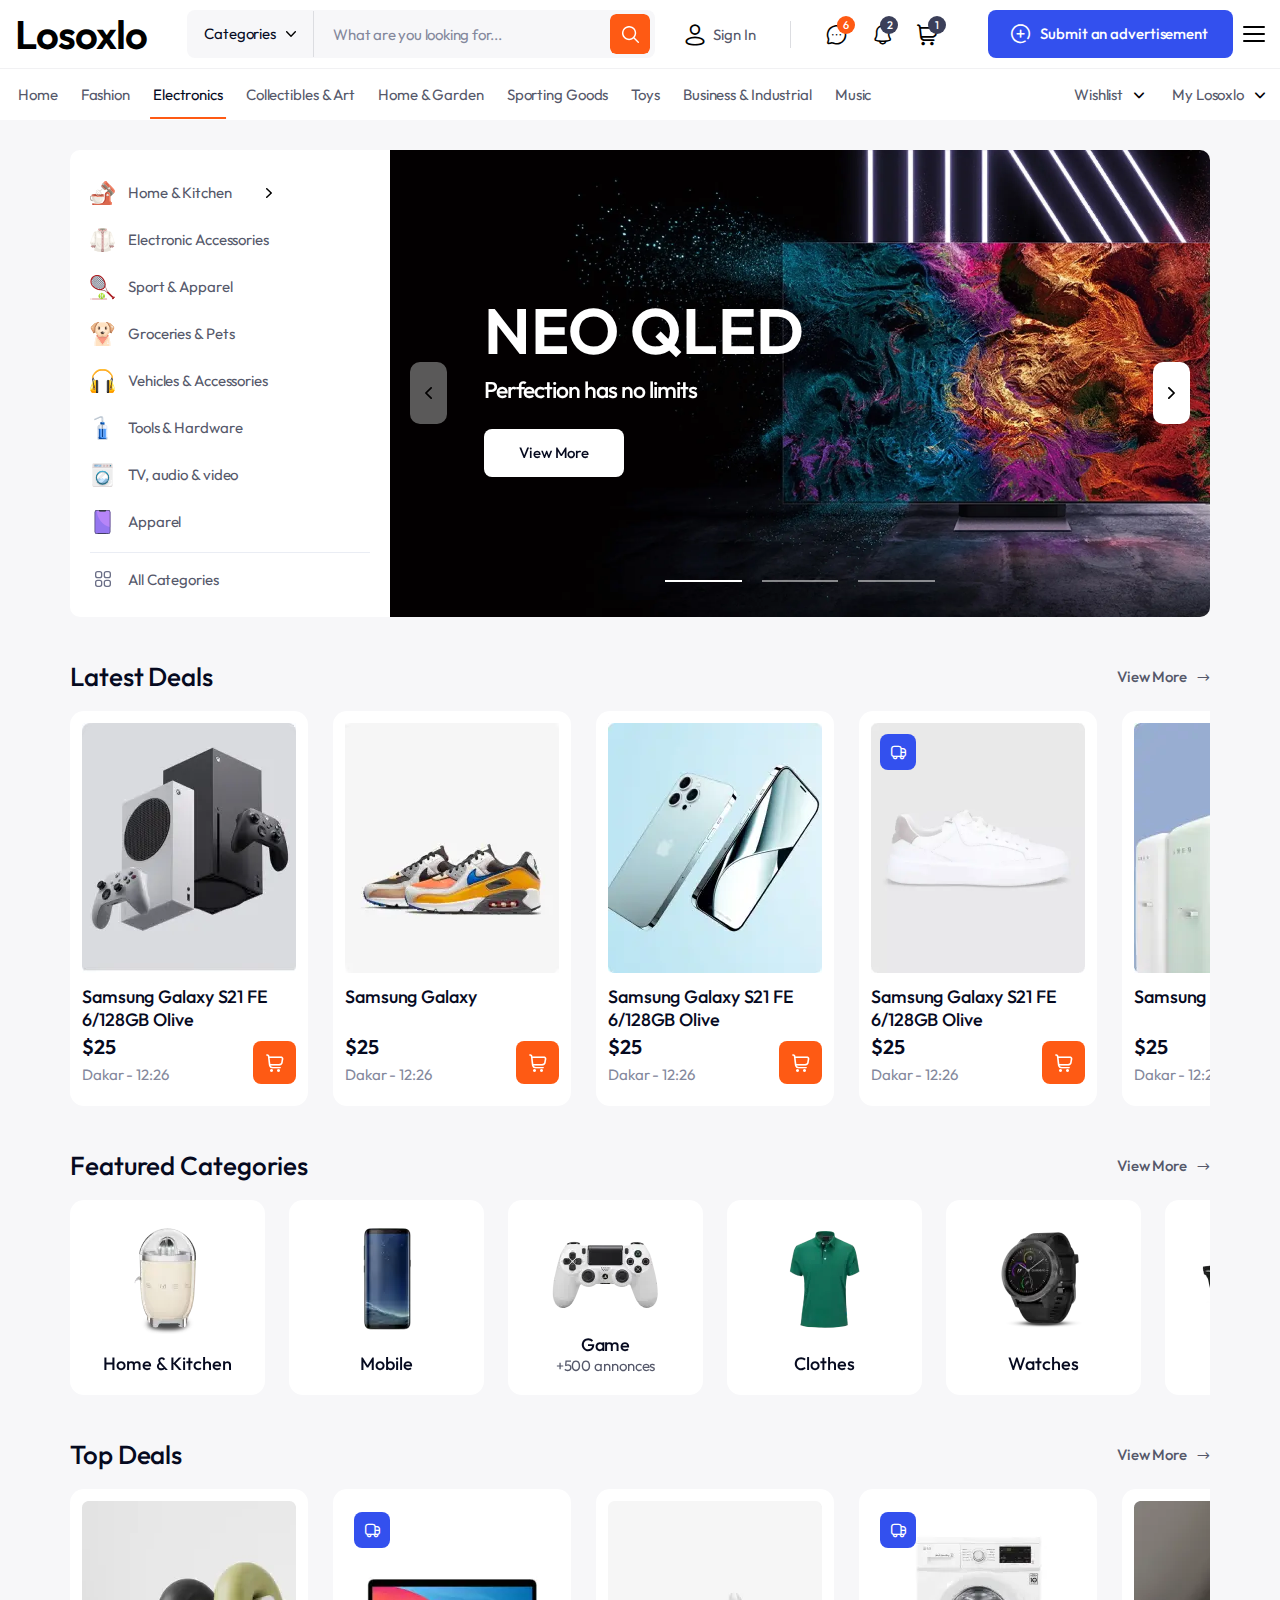
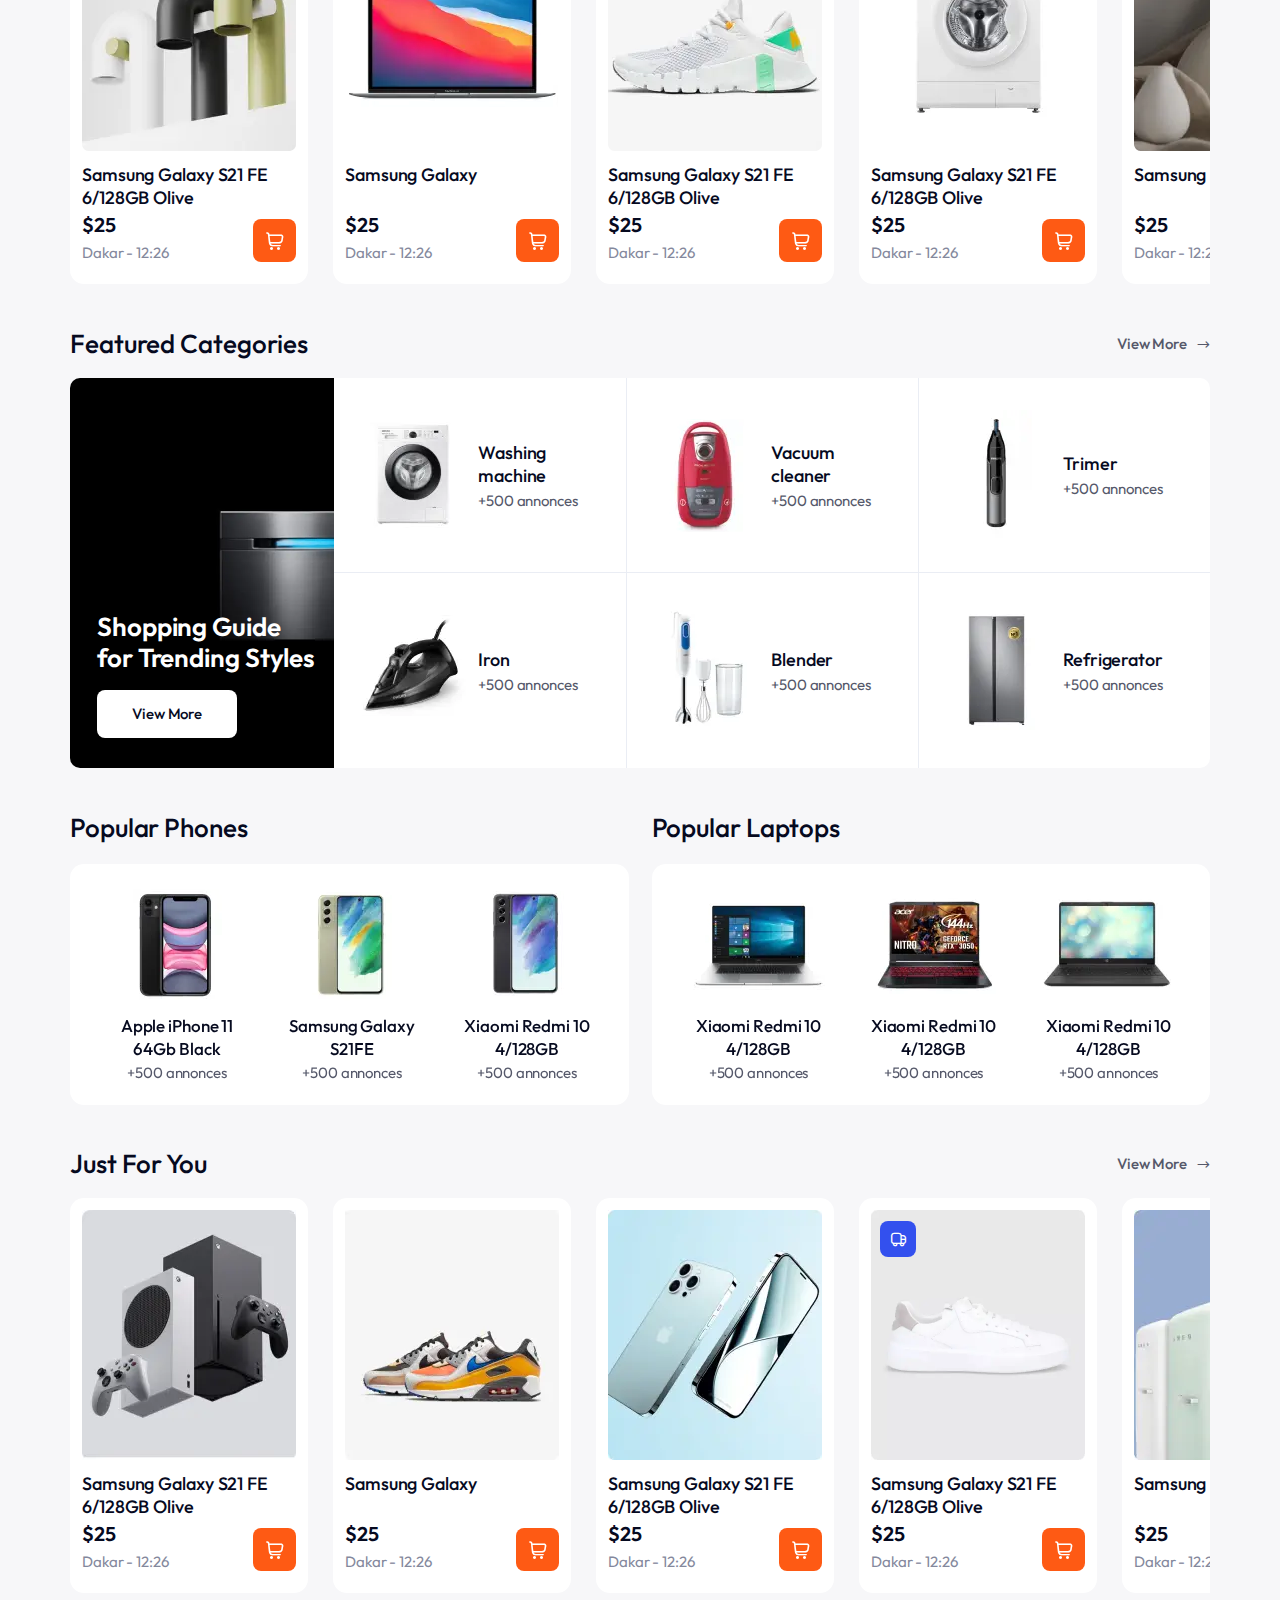
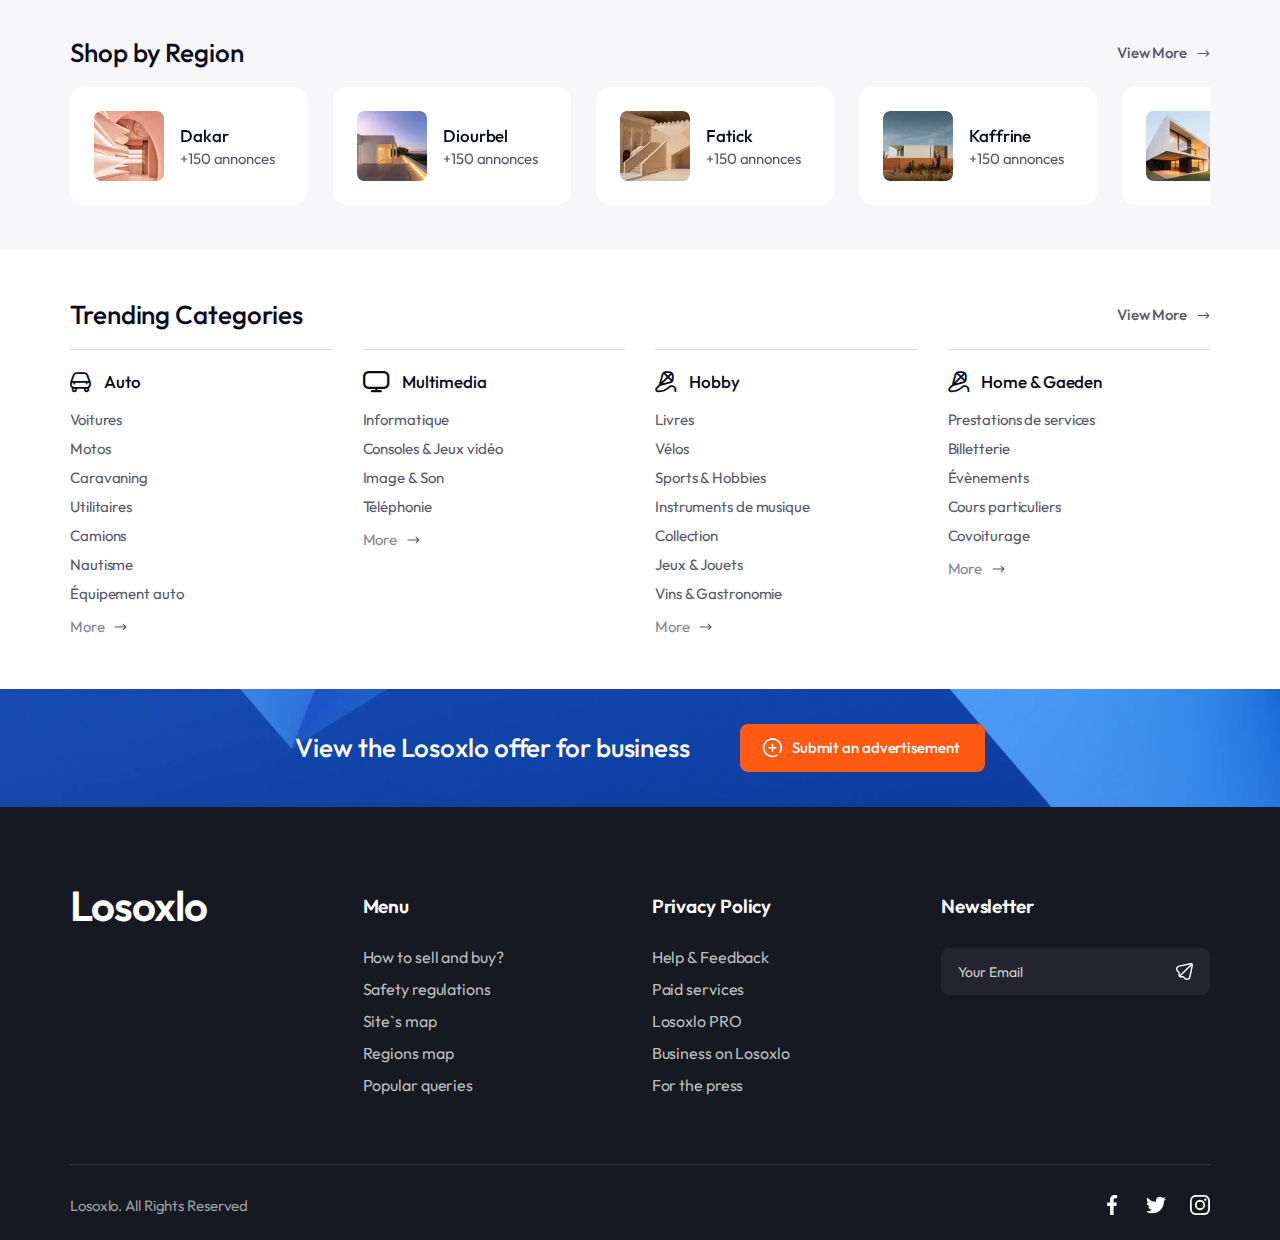
==== commit 1f50ce7b: "0702/1324" ====
--- a/index.html
+++ b/index.html
@@ -931,39 +931,49 @@
 							Popular Phones
 						</h3>
 						<div class="popular__box">
-							<a class="popular__item" href="#">
-								<div class="popular__item-img">
-									<img src="img/popular-products/phones/1.webp" alt="Item">
-								</div>
-								<span class="popular__item-name">
-									Apple iPhone 11 64Gb Black
-								</span>
-								<span class="popular__item-annonces">
-									+500 annonces
-								</span>
-							</a>
-							<a class="popular__item" href="#">
-								<div class="popular__item-img">
-									<img src="img/popular-products/phones/2.webp" alt="Item">
-								</div>
-								<span class="popular__item-name">
-									Samsung Galaxy S21FE
-								</span>
-								<span class="popular__item-annonces">
-									+500 annonces
-								</span>
-							</a>
-							<a class="popular__item" href="#">
-								<div class="popular__item-img">
-									<img src="img/popular-products/phones/3.webp" alt="Item">
-								</div>
-								<span class="popular__item-name">
-									Xiaomi Redmi 10 4/128GB
-								</span>
-								<span class="popular__item-annonces">
-									+500 annonces
-								</span>
-							</a>
+							<div class="swiper-container slider-6">
+								<div class="swiper-wrapper">
+									<div class="swiper-slide">
+										<a class="popular__item" href="#">
+											<div class="popular__item-img">
+												<img src="img/popular-products/phones/1.webp" alt="Item">
+											</div>
+											<span class="popular__item-name">
+												Apple iPhone 11 64Gb Black
+											</span>
+											<span class="popular__item-annonces">
+												+500 annonces
+											</span>
+										</a>
+									</div>
+									<div class="swiper-slide">
+										<a class="popular__item" href="#">
+											<div class="popular__item-img">
+												<img src="img/popular-products/phones/2.webp" alt="Item">
+											</div>
+											<span class="popular__item-name">
+												Samsung Galaxy S21FE
+											</span>
+											<span class="popular__item-annonces">
+												+500 annonces
+											</span>
+										</a>
+									</div>
+									<div class="swiper-slide">
+										<a class="popular__item" href="#">
+											<div class="popular__item-img">
+												<img src="img/popular-products/phones/3.webp" alt="Item">
+											</div>
+											<span class="popular__item-name">
+												Xiaomi Redmi 10 4/128GB
+											</span>
+											<span class="popular__item-annonces">
+												+500 annonces
+											</span>
+										</a>
+									</div>
+								</div>
+							</div>
 						</div>
 					</div>
 					<div class="popular__right">
@@ -971,39 +981,49 @@
 							Popular Laptops
 						</h3>
 						<div class="popular__box">
-							<a class="popular__item" href="#">
-								<div class="popular__item-img">
-									<img src="img/popular-products/laptops/1.webp" alt="Item">
-								</div>
-								<span class="popular__item-name">
-									Xiaomi Redmi 10 4/128GB
-								</span>
-								<span class="popular__item-annonces">
-									+500 annonces
-								</span>
-							</a>
-							<a class="popular__item" href="#">
-								<div class="popular__item-img">
-									<img src="img/popular-products/laptops/2.webp" alt="Item">
-								</div>
-								<span class="popular__item-name">
-									Xiaomi Redmi 10 4/128GB
-								</span>
-								<span class="popular__item-annonces">
-									+500 annonces
-								</span>
-							</a>
-							<a class="popular__item" href="#">
-								<div class="popular__item-img">
-									<img src="img/popular-products/laptops/3.webp" alt="Item">
-								</div>
-								<span class="popular__item-name">
-									Xiaomi Redmi 10 4/128GB
-								</span>
-								<span class="popular__item-annonces">
-									+500 annonces
-								</span>
-							</a>
+							<div class="swiper-container slider-7">
+								<div class="swiper-wrapper">
+									<div class="swiper-slide">
+										<a class="popular__item" href="#">
+											<div class="popular__item-img">
+												<img src="img/popular-products/laptops/1.webp" alt="Item">
+											</div>
+											<span class="popular__item-name">
+												Xiaomi Redmi 10 4/128GB
+											</span>
+											<span class="popular__item-annonces">
+												+500 annonces
+											</span>
+										</a>
+									</div>
+									<div class="swiper-slide">
+										<a class="popular__item" href="#">
+											<div class="popular__item-img">
+												<img src="img/popular-products/laptops/2.webp" alt="Item">
+											</div>
+											<span class="popular__item-name">
+												Xiaomi Redmi 10 4/128GB
+											</span>
+											<span class="popular__item-annonces">
+												+500 annonces
+											</span>
+										</a>
+									</div>
+									<div class="swiper-slide">
+										<a class="popular__item" href="#">
+											<div class="popular__item-img">
+												<img src="img/popular-products/laptops/3.webp" alt="Item">
+											</div>
+											<span class="popular__item-name">
+												Xiaomi Redmi 10 4/128GB
+											</span>
+											<span class="popular__item-annonces">
+												+500 annonces
+											</span>
+										</a>
+									</div>
+								</div>
+							</div>
 						</div>
 					</div>
 				</div>
--- a/css/style.css
+++ b/css/style.css
@@ -1777,15 +1777,17 @@
 .popular__box {
   background-color: #fff;
   border-radius: var(--border-radius-14);
-  padding: 23px 35px;
-  gap: 15px;
-  display: grid;
-  grid-template-columns: repeat(auto-fit, minmax(150px, 1fr));
+  padding: 23px clamp(10px, 2.5vw, 35px);
+  overflow: hidden;
+}
+.popular__box .swiper-slide {
+  width: 150px;
 }
 .popular__item {
   flex-direction: column;
   text-align: center;
   align-items: center;
+  width: 150px;
 }
 .popular__item:hover .popular__item-img img {
   transform: scale(1.1);
@@ -1826,7 +1828,7 @@
 }
 .trending__categories {
   display: grid;
-  grid-template-columns: repeat(auto-fit, minmax(200px, 1fr));
+  grid-template-columns: repeat(auto-fit, minmax(150px, 1fr));
   gap: clamp(20px, 2.5vw, 30px);
 }
 .trending__category {
--- a/css/responsive.css
+++ b/css/responsive.css
@@ -211,13 +211,8 @@
 
   /* Popular */
   .popular {
-    grid-template: auto/1fr;
-  }
-  .popular__item {
-    align-items: center;
-  }
-  .popular__box {
-    padding: 20px 15px;
+    display: flex;
+    flex-direction: column;
   }
 
   /* Footer */
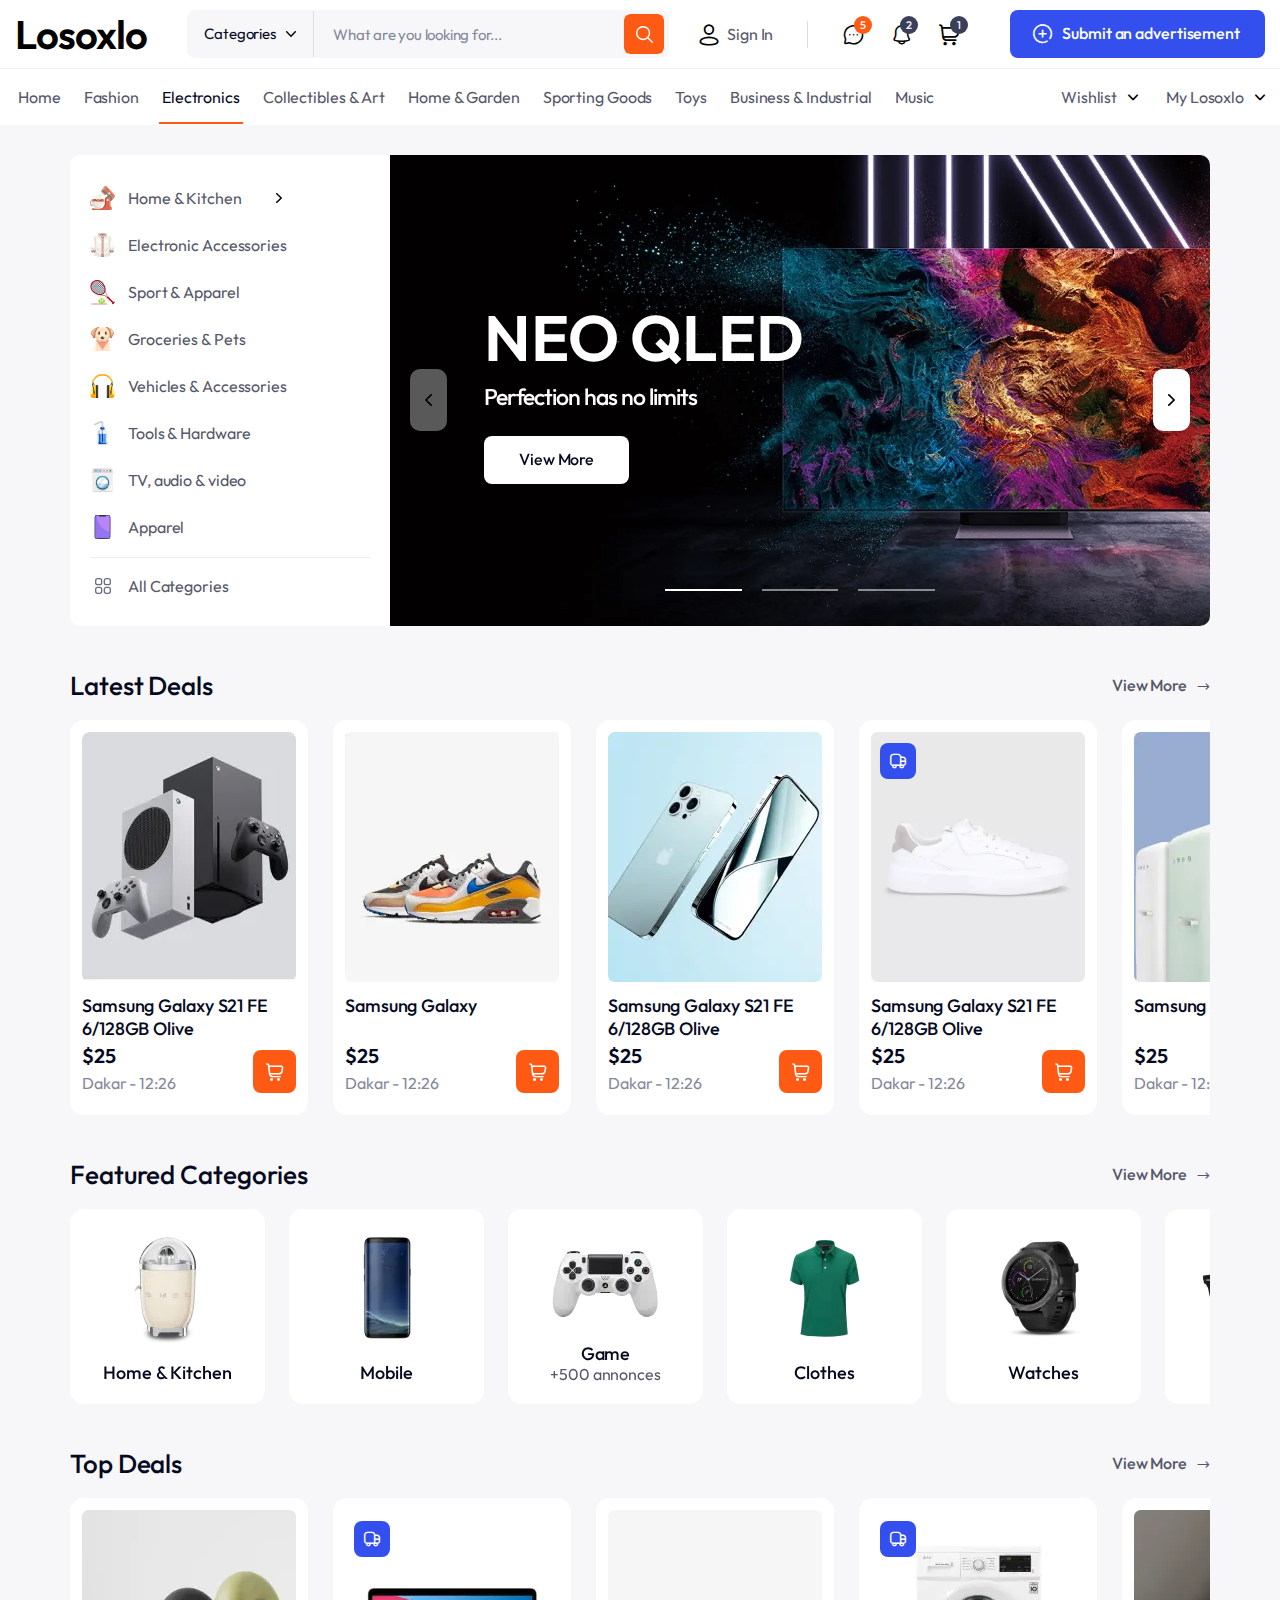
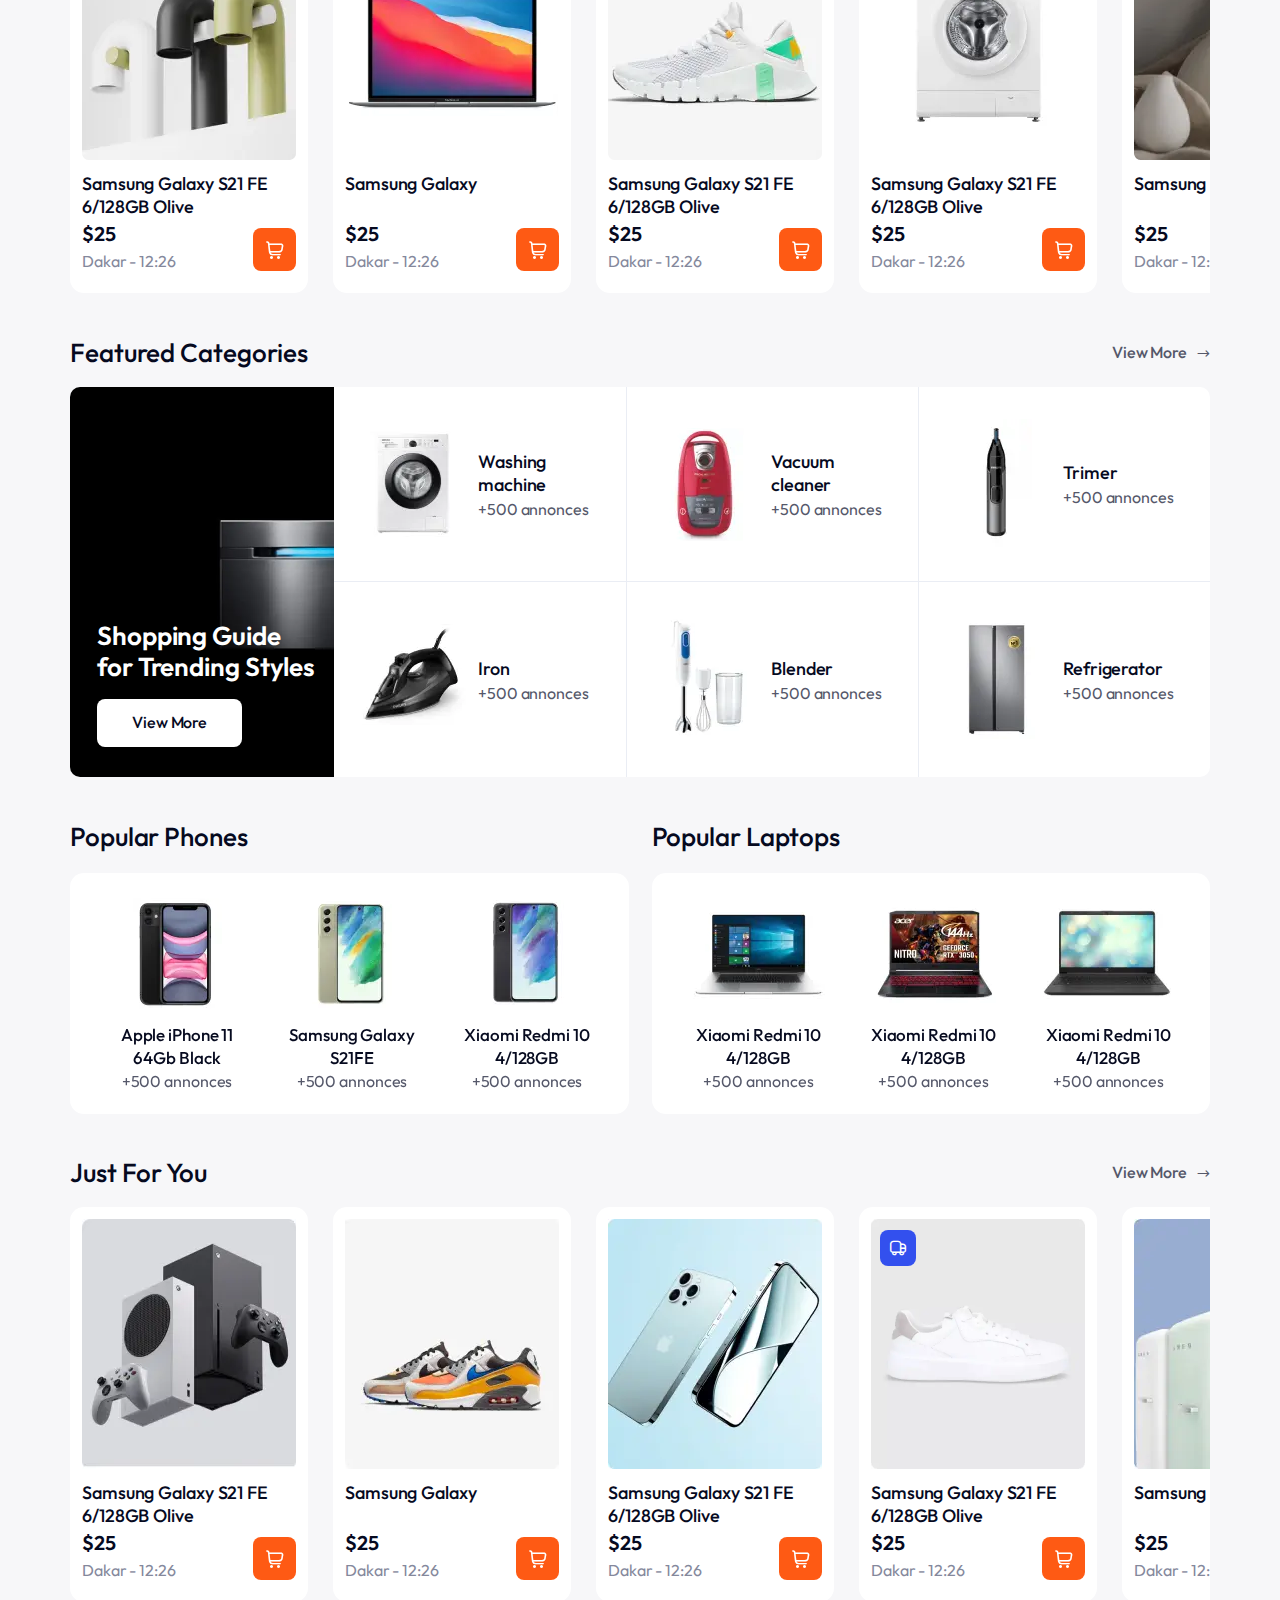
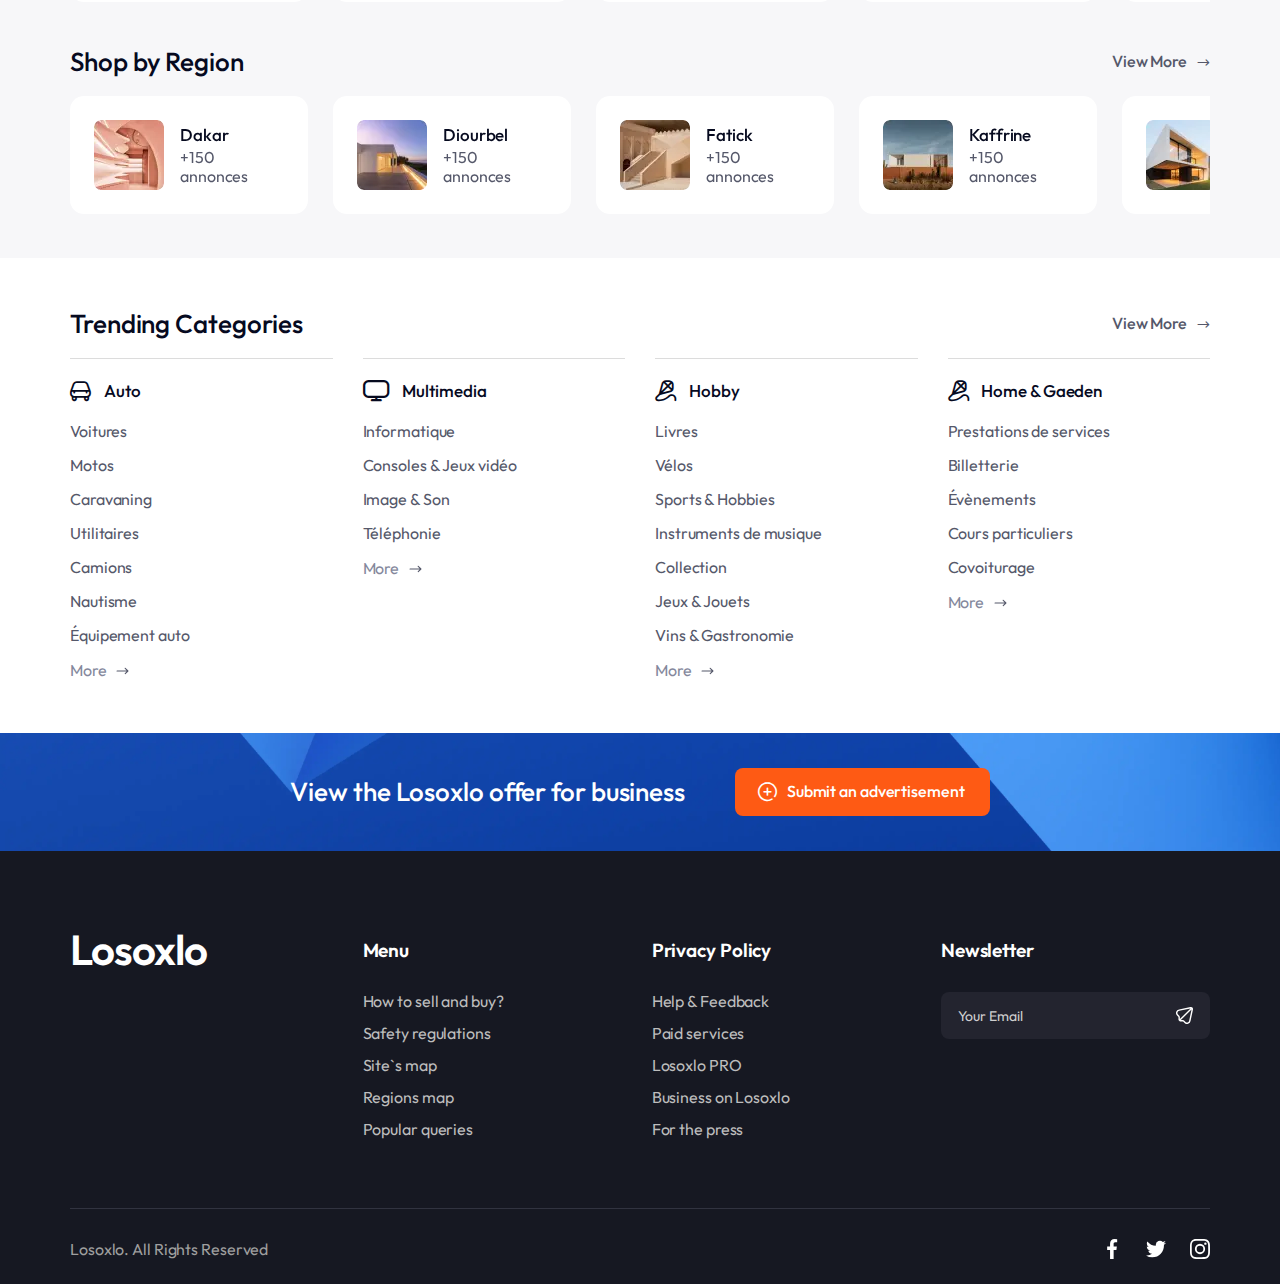
==== commit 925cf05d: "3003/2008" ====
--- a/index.html
+++ b/index.html
@@ -67,15 +67,182 @@
 
 			<!-- Actions -->
 			<div class="header__actions">
-				<a class="header__actions-message" href="#">
-					<i class="i-chat"></i>
-					<span class="header__actions-counter orange">6</span>
-				</a>
-				<a class="header__actions-notifications" href="#">
-					<i class="i-notification"></i>
-					<span class="header__actions-counter">2</span>
-				</a>
-				<a class="header__actions-cart" href="#">
+				<div class="header__actions-item tablet-hidden">
+					<a class="header__actions-message header__actions-btn" href="#">
+						<i class="i-chat"></i>
+						<span class="header__actions-counter orange">5</span>
+					</a>
+					<div class="header__actions-popup popup-triangle">
+						<ul>
+							<li>
+								<a href="#">
+									<div class="popup-item">
+										<div class="popup-item__img">
+											<img src="./img/users/sellers/2.webp" alt="Seller photo">
+										</div>
+										<div class="popup-item__content">
+											<div class="popup-item__content-text">
+												<h5 class="popup-item__name">
+													Robert King
+												</h5>
+												<div class="popup-item__message">
+													I've finished it! See you soon Lorem ipsum, dolor sit amet
+													consectetur
+													adipisicing elit. Vero, suscipit provident velit tempore eum enim
+													eveniet debitis assumenda est placeat ducimus fugiat totam nisi
+													ipsam nulla? Beatae repudiandae impedit ex!
+												</div>
+											</div>
+											<div class="popup-item__content-count">
+												<span>7</span>
+											</div>
+										</div>
+									</div>
+								</a>
+							</li>
+							<li>
+								<a href="#">
+									<div class="popup-item">
+										<div class="popup-item__img">
+											<img src="./img/users/sellers/3.webp" alt="Seller photo">
+										</div>
+										<div class="popup-item__content">
+											<div class="popup-item__content-text">
+												<h5 class="popup-item__name">
+													Marcin Dobrozek
+												</h5>
+												<div class="popup-item__message">
+													<span>8 images</span>
+													<span>2 files</span>
+												</div>
+											</div>
+											<div class="popup-item__content-date">
+												<span>21.05.21</span>
+											</div>
+										</div>
+									</div>
+								</a>
+							</li>
+						</ul>
+						<a class="header__actions-all" href="#">View All</a>
+					</div>
+				</div>
+				<div class="header__actions-item tablet-hidden">
+					<a class="header__actions-notifications header__actions-btn" href="#">
+						<i class="i-notification"></i>
+						<span class="header__actions-counter">2</span>
+					</a>
+					<div class="header__actions-popup popup-triangle">
+						<ul>
+							<li>
+								<a href="#">
+									<div class="popup-item">
+										<div class="popup-item__img">
+											<img src="./img/shop-categories/phones/p-1.webp" alt="Shop item">
+										</div>
+										<div class="popup-item__content">
+											<div class="popup-item__content-text">
+												<h5 class="popup-item__name">
+													Samsung Galaxy S21 FE 6/128GB Olive
+												</h5>
+												<div class="popup-item__message">
+													Super sale -50%
+												</div>
+											</div>
+										</div>
+									</div>
+								</a>
+							</li>
+							<li>
+								<a href="#">
+									<div class="popup-item">
+										<div class="popup-item__img">
+											<img src="./img/shop-categories/phones/p-2.webp" alt="Shop item">
+										</div>
+										<div class="popup-item__content">
+											<div class="popup-item__content-text">
+												<h5 class="popup-item__name">
+													Apple iPhone 11 64Gb Black
+												</h5>
+												<div class="popup-item__message">
+													In stock now!
+												</div>
+											</div>
+										</div>
+									</div>
+								</a>
+							</li>
+						</ul>
+						<a class="header__actions-all" href="#">View All</a>
+					</div>
+				</div>
+				<div class="header__actions-item mobile-hidden">
+					<a class="header__actions-cart header__actions-btn" href="#">
+						<i class="i-shopping-cart"></i>
+						<span class="header__actions-counter">1</span>
+					</a>
+					<div class="header__actions-popup popup-triangle">
+						<div class="cart-popup">
+	<ul class="cart-popup__list">
+		<li class="cart-popup__item">
+			<a class="cart-popup__item-link" href="#">
+				<div class="cart-popup__item-img">
+					<img src="./img/shop-categories/phones/p-3.webp" alt="Shop item">
+				</div>
+				<div>
+					<h5 class="cart-popup__item-name">
+						Samsung Galaxy S21 FE 6/128GB Olive
+					</h5>
+					<div class="cart-popup__item-info">
+						<span class="cart-popup__item-count">x 1</span>
+						<span class="cart-popup__item-price">$250</span>
+					</div>
+				</div>
+			</a>
+			<div class="cart-popup__del">
+				<img src="./img/icons/del.svg" alt="Del">
+			</div>
+		</li>
+		<li class="cart-popup__item">
+			<a class="cart-popup__item-link" href="#">
+				<div class="cart-popup__item-img">
+					<img src="./img/shop-categories/phones/p-4.webp" alt="Shop item">
+				</div>
+				<div>
+					<h5 class="cart-popup__item-name">
+						Apple iPhone 11 64Gb Black
+					</h5>
+					<div class="cart-popup__item-info">
+						<span class="cart-popup__item-count">x 3</span>
+						<span class="cart-popup__item-price">$270</span>
+					</div>
+				</div>
+			</a>
+			<div class="cart-popup__del">
+				<img src="./img/icons/del.svg" alt="Del">
+			</div>
+		</li>
+	</ul>
+	<div class="cart-popup__bottom">
+		<div class="cart-popup__subtotal">
+			<span class="cart-popup__subtotal-text">
+				Subtotal:
+			</span>
+			<span class="cart-popup__subtotal-price">
+				$520.00
+			</span>
+		</div>
+		<div class="cart-popup__confirm">
+			<a href="#">Confirm Order</a>
+		</div>
+		<div class="cart-popup__to-cart">
+			<a href="#">Go to cart</a>
+		</div>
+	</div>
+</div>
+					</div>
+				</div>
+				<a class="header__actions-cart mobile-shown" href="#">
 					<i class="i-shopping-cart"></i>
 					<span class="header__actions-counter">1</span>
 				</a>
--- a/css/style.css
+++ b/css/style.css
@@ -136,6 +136,9 @@
   border: 0;
   outline: 0;
   vertical-align: baseline;
+  font-size: inherit;
+  font-weight: inherit;
+  line-height: inherit;
 }
 
 ul {
@@ -322,6 +325,18 @@
   display: none;
 }
 
+/* Popup tiangle */
+.popup-triangle::after {
+  content: "";
+  position: absolute;
+  width: 19px;
+  height: 12px;
+  right: 10px;
+  top: -16px;
+  border: 10px solid transparent;
+  border-bottom: 10px solid #fff;
+}
+
 /* Containers rules */
 .container {
   margin: 0 auto;
@@ -816,10 +831,111 @@
   align-self: flex-start;
 }
 
+/* Cart popup */
+.cart-popup__list {
+  margin-bottom: 20px;
+}
+.cart-popup__item {
+  display: grid;
+  grid-template: 1fr/1fr auto;
+  align-items: center;
+  gap: 20px;
+  border-top: 1px solid transparent;
+  border-bottom: 1px solid transparent;
+}
+.cart-popup__item:hover {
+  border-top-color: #EAEDF4;
+  border-bottom-color: #EAEDF4;
+}
+.cart-popup__item:hover .cart-popup__del {
+  opacity: 1;
+  pointer-events: all;
+}
+.cart-popup__item-link {
+  display: flex;
+  align-items: center;
+  gap: 17px;
+}
+.cart-popup__item-img {
+  width: 82px;
+  height: 82px;
+  flex-shrink: 0;
+  border-radius: 6px;
+  overflow: hidden;
+}
+.cart-popup__item-name {
+  max-width: 195px;
+  font-size: 16px;
+  line-height: 20px;
+  color: #0F1435;
+  margin-bottom: 5px;
+}
+.cart-popup__item-info {
+  font-size: 16px;
+  line-height: 23px;
+  display: flex;
+  align-items: center;
+  gap: 12px;
+}
+.cart-popup__item-count {
+  color: #84889C;
+}
+.cart-popup__item-price {
+  color: #060A1F;
+  font-weight: 600;
+}
+.cart-popup__del {
+  opacity: 0;
+  cursor: pointer;
+  pointer-events: none;
+  transition: opacity 0.2s;
+}
+.cart-popup__bottom {
+  padding: 0 25px;
+}
+.cart-popup__subtotal {
+  margin-bottom: 14px;
+  display: flex;
+  justify-content: space-between;
+}
+.cart-popup__subtotal-text {
+  font-size: 16px;
+  line-height: 20px;
+  color: #0F1435;
+}
+.cart-popup__subtotal-price {
+  font-weight: 600;
+  font-size: 19px;
+  line-height: 23px;
+  color: #060A1F;
+}
+.cart-popup__confirm {
+  color: #fff;
+  line-height: 19px;
+  font-weight: 500;
+  margin-bottom: 15px;
+}
+.cart-popup__confirm a {
+  justify-content: center;
+  background-color: #3350EE;
+  border-radius: 8px;
+  padding: 14px 15px 15px;
+  width: 100%;
+}
+.cart-popup__to-cart {
+  color: #0F1435;
+  line-height: 20px;
+}
+.cart-popup__to-cart a {
+  width: 100%;
+  justify-content: center;
+  padding-bottom: 15px;
+}
+
 /* Burger css */
 .burger {
   cursor: pointer;
-  display: flex;
+  display: none;
   justify-content: center;
   align-items: center;
   width: 22px;
@@ -1069,6 +1185,9 @@
   font-size: 21px;
   color: #000;
 }
+.header__actions a.mobile-shown {
+  display: none;
+}
 .header__actions-counter {
   position: absolute;
   display: flex;
@@ -1087,6 +1206,109 @@
 }
 .header__actions-counter.orange {
   background-color: var(--orange);
+}
+.header__actions-item {
+  position: relative;
+  min-width: 21px;
+  display: flex;
+  justify-content: center;
+}
+.header__actions-popup {
+  display: none;
+  box-shadow: 0px 2px 40px rgba(0, 0, 0, 0.09);
+  border-radius: 8px;
+  background-color: #fff;
+  position: absolute;
+  right: -8px;
+  top: 60px;
+  z-index: 50;
+  padding-top: 10px;
+  width: clamp(200px, 50vw, 390px);
+}
+.header__actions-popup.is-empty {
+  text-align: center;
+  padding: 35px;
+  font-size: 15px;
+}
+.header__actions-popup ul {
+  display: flex;
+  flex-direction: column;
+}
+.header__actions-popup ul li {
+  padding: 15px 25px;
+  transition: 0.2s;
+}
+.header__actions-popup ul li:hover {
+  background-color: #F8F9FC;
+}
+.header__actions-popup ul li a {
+  display: flex;
+}
+.header__actions-popup .popup-item {
+  display: flex;
+  align-items: center;
+  gap: 11px;
+  line-height: 20px;
+  width: 100%;
+}
+.header__actions-popup .popup-item__img {
+  width: 48px;
+  height: 48px;
+  border-radius: 7px;
+  overflow: hidden;
+  flex-shrink: 0;
+}
+.header__actions-popup .popup-item__content {
+  display: flex;
+  align-items: center;
+  gap: 20px;
+  justify-content: space-between;
+  width: 100%;
+}
+.header__actions-popup .popup-item__content-text h5 {
+  color: var(--title-color);
+  line-height: 20px;
+  font-size: 16px;
+}
+.header__actions-popup .popup-item__content-text div {
+  display: block;
+  line-height: 23px;
+  color: #585C73;
+  max-width: 190px;
+  text-overflow: ellipsis;
+  white-space: nowrap;
+  overflow: hidden;
+}
+.header__actions-popup .popup-item__content-count {
+  background-color: #3350EE;
+  border-radius: 4px;
+  display: flex;
+  align-items: center;
+  justify-content: center;
+  flex-shrink: 0;
+  width: 26px;
+  height: 26px;
+  color: #F8F9FC;
+  font-size: 14px;
+  line-height: 24px;
+}
+.header__actions-popup .popup-item__content-date {
+  font-size: 13px;
+  line-height: 20px;
+  color: #9498AB;
+}
+.header__actions-all {
+  width: 100%;
+  justify-content: center;
+  line-height: 20px;
+  letter-spacing: -0.5px;
+  color: #585C73;
+  transition: 0.2s;
+  padding: 13px;
+  border-top: 1px solid #EAEDF4;
+}
+.header__actions-all:hover {
+  color: #000;
 }
 .header__nav {
   display: flex;
@@ -2211,12 +2433,14 @@
   color: var(--title-color);
 }
 .shop-category__items-inner {
+  margin-bottom: 23px;
+}
+.shop-category__items-top, .shop-category__items-bottom {
   display: grid;
   grid-template-columns: repeat(auto-fit, minmax(300px, 1fr));
   gap: clamp(15px, 1.5vw, 24px);
-  margin-bottom: 23px;
-}
-.shop-category__items-inner.is-active {
+}
+.shop-category__items-top.is-active, .shop-category__items-bottom.is-active {
   grid-template-columns: repeat(auto-fit, minmax(205px, 1fr));
 }
 .shop-category__pagination {
@@ -2269,6 +2493,17 @@
   color: #fff;
   background-color: #3350EE;
   border-color: #3350EE;
+}
+.shop-category .featured {
+  width: 100%;
+  margin-top: 44px;
+  margin-bottom: 50px;
+}
+.shop-category .featured__right {
+  width: 100%;
+}
+.shop-category .featured ul {
+  grid-template: 1fr/1fr 1fr;
 }
 
 /* Item */
@@ -2320,6 +2555,9 @@
 }
 .item__gallery-video {
   height: 100%;
+  border-radius: 13px;
+  overflow: hidden;
+  transform: translateY(0px);
 }
 .item__gallery-previews {
   margin-top: 5px;
@@ -2538,9 +2776,6 @@
   color: var(--title-color);
   margin-bottom: 19px;
 }
-.item__specification {
-  padding: 27px 25px 34px;
-}
 .item__specification ul {
   display: flex;
   flex-direction: column;
@@ -2550,6 +2785,7 @@
   padding: 8px 12px 9px 12px;
   display: flex;
   justify-content: space-between;
+  gap: 15px;
 }
 .item__specification ul li:nth-child(odd) {
   background-color: #F7F7F9;
@@ -2583,4 +2819,356 @@
 }
 .item__description-box-image {
   margin-bottom: 27px;
+  border-radius: 7px;
+  overflow: hidden;
+}
+.item__features-inner {
+  display: flex;
+  flex-direction: column;
+  row-gap: 25px;
+}
+.item__features-box {
+  border-bottom: 1px solid #EAEDF4;
+  padding-bottom: 16px;
+}
+.item__features-box h4 {
+  color: #060A1F;
+  font-weight: 500;
+  font-size: 17px;
+  line-height: 21px;
+  margin-bottom: 15px;
+}
+.item__features-box:last-child {
+  border: none;
+  padding-bottom: 0;
+}
+.item__features-lists {
+  display: grid;
+  grid-template: 1fr/1fr 1fr 1fr;
+  gap: 20px;
+  font-weight: 300;
+  color: #55586A;
+}
+.item__features-lists ul {
+  display: flex;
+  flex-direction: column;
+  gap: 15px;
+}
+.item--wide .item__name {
+  margin-bottom: 4px;
+}
+.item--wide .item__gallery {
+  margin-bottom: 20px;
+}
+.item--wide .item__box {
+  display: block;
+}
+.item--wide .item__box-top {
+  margin-bottom: 20px;
+}
+.item--wide .item__box-inner {
+  display: flex;
+  justify-content: space-between;
+  gap: 20px;
+  margin-bottom: 25px;
+}
+.item--wide .item__box-inner-right {
+  display: flex;
+  flex-direction: column;
+  justify-content: space-between;
+}
+.item--wide .item__info {
+  margin-bottom: 13px;
+}
+.item--wide .item__info-description {
+  color: #060A1F;
+  line-height: 19px;
+}
+.item--wide .item__location, .item--wide .item__price {
+  margin-bottom: 0;
+}
+.item--wide .item__price {
+  justify-content: flex-end;
+}
+.item--wide .item__location {
+  font-size: 15px;
+}
+.item--wide .item__specification--columns .item__specification-inner {
+  display: grid;
+  grid-template: 1fr/1fr 1fr;
+  -moz-column-gap: 20px;
+  column-gap: 20px;
+  row-gap: 17px;
+}
+.item--wide .item__specification--columns .item__specification-inner h4 {
+  text-transform: uppercase;
+  font-weight: 500;
+  font-size: 14px;
+  line-height: 18px;
+  color: #84889C;
+}
+.item--wide .item__specification--columns .item__specification-inner div {
+  display: flex;
+  flex-direction: column;
+  row-gap: 17px;
+}
+.item--wide .item__description {
+  margin-bottom: 23px;
+}
+.item--wide .gallery-container {
+  display: flex;
+  justify-content: space-between;
+  overflow: hidden;
+  gap: 15px;
+}
+.item--wide .gallery-container .video-slide {
+  overflow: hidden;
+  transform: translateY(0px);
+  position: relative;
+}
+.item--wide .gallery-container .video-slide::before {
+  position: absolute;
+  content: "";
+  width: 31px;
+  height: 31px;
+  left: 50%;
+  top: 50%;
+  transform: translate(-50%, -50%);
+  background-image: url(../img/icons/video-btn.svg);
+  background-repeat: no-repeat;
+  background-position: center;
+  background-size: contain;
+}
+.item--wide .gallery-main {
+  border-radius: 7px;
+  overflow: hidden;
+  position: relative;
+  max-width: 1060px;
+  height: clamp(150px, 70vw, 540px);
+  border: 1px solid #e9e9e9;
+}
+.item--wide .gallery-main .swiper-button-prev, .item--wide .gallery-main .swiper-button-next {
+  z-index: 999;
+  position: absolute;
+  top: 50%;
+  height: 62px;
+  width: 37px;
+  color: #000;
+  background-color: #fff;
+  font-weight: 700;
+  border-radius: 10px;
+}
+.item--wide .gallery-main .swiper-button-prev::after, .item--wide .gallery-main .swiper-button-next::after {
+  font-size: 12px;
+}
+.item--wide .gallery-main .swiper-button-prev {
+  left: 20px;
+  border-right: 1px solid #e9e9e9;
+}
+.item--wide .gallery-main .swiper-slide img {
+  height: 100%;
+  width: 100%;
+}
+.item--wide .gallery-thumbs {
+  order: 2;
+  width: 166px;
+  height: 540px;
+  flex-shrink: 0;
+}
+.item--wide .gallery-thumbs .swiper-slide {
+  cursor: pointer;
+  border-radius: 7px;
+  overflow: hidden;
+}
+.item--wide .gallery-thumbs .swiper-slide img {
+  transition: 0.3s;
+  height: 100%;
+  width: 100%;
+}
+.item--wide .gallery-thumbs .swiper-slide-active {
+  opacity: 0.9;
+}
+.item--wide .gallery-thumbs .swiper-slide-thumb-active {
+  opacity: 1;
+}
+
+/* Cart */
+.cart {
+  margin-bottom: 60px;
+  display: grid;
+  grid-template: auto/1fr auto;
+  align-items: flex-start;
+  gap: 20px;
+}
+.cart__item-count {
+  font-weight: 500;
+  font-size: clamp(20px, 3vw, 27px);
+  line-height: clamp(20px, 3vw, 27px);
+  color: #000;
+  margin-top: 16px;
+  padding-top: 16px;
+  border-top: 1px solid #DCDDE1;
+  letter-spacing: var(--letter-spacing-3);
+}
+.cart__item-link {
+  display: flex;
+  align-items: center;
+  gap: 17px;
+  margin-right: auto;
+}
+.cart__item-img {
+  width: 156px;
+  height: 124px;
+  flex-shrink: 0;
+}
+.cart__item-name {
+  font-weight: 500;
+  font-size: 20px;
+  line-height: 28px;
+  color: #060A1F;
+}
+.cart__item-id {
+  font-weight: 300;
+  font-size: 14px;
+  line-height: 18px;
+  color: #6B6F87;
+  margin-bottom: 5px;
+}
+.cart__item-info {
+  display: flex;
+  flex-direction: column;
+}
+.cart__item-price {
+  display: flex;
+  align-items: center;
+  font-weight: 500;
+  font-size: 21px;
+  line-height: 26px;
+  color: #060A1F;
+  margin-left: auto;
+}
+.cart__item-del {
+  cursor: pointer;
+  background-color: #F7F7F9;
+  border-radius: 50%;
+  display: flex;
+  align-items: center;
+  justify-content: center;
+  opacity: 0;
+  pointer-events: none;
+  background-image: url(../img/icons/del.svg);
+  background-repeat: no-repeat;
+  background-position: center;
+  background-size: 16px;
+  transition: all 0.2s;
+}
+.cart__item-quantity {
+  margin: 0 auto;
+}
+.cart__item-quantity input::-webkit-outer-spin-button,
+.cart__item-quantity input::-webkit-inner-spin-button {
+  -webkit-appearance: none;
+  margin: 0;
+}
+.cart__item-quantity input[type=number] {
+  -moz-appearance: textfield;
+}
+.cart__item-quantity .num-in {
+  width: 101px;
+  display: flex;
+  align-items: center;
+}
+.cart__item-quantity .in-num {
+  background-color: #fff;
+  text-align: center;
+  font-weight: 500;
+  font-size: 16px;
+  line-height: 20px;
+}
+.cart__item-quantity .num-in span {
+  display: flex;
+  align-items: center;
+  justify-content: center;
+  width: 29px;
+  height: 29px;
+  border-radius: 50%;
+  font-size: 24px;
+  cursor: pointer;
+  transition: all 0.3s;
+  flex-shrink: 0;
+  background-repeat: no-repeat;
+  background-position: center;
+  background-size: 11px;
+}
+.cart__item-quantity .num-in span.minus {
+  background-color: #F7F7F9;
+  background-image: url(../img/icons/minus.svg);
+}
+.cart__item-quantity .num-in span.plus {
+  background-color: #fff;
+  border: 1px solid #DCDDE1;
+  background-image: url(../img/icons/plus.svg);
+}
+.cart__item-quantity .num-in input {
+  border: none;
+  font-size: 16px;
+  line-height: 20px;
+  text-align: center;
+}
+.cart__left-top {
+  margin-bottom: 10px;
+  padding-top: 10px;
+}
+.cart__list {
+  display: flex;
+  flex-direction: column;
+  gap: 10px;
+}
+.cart__list li {
+  display: grid;
+  align-items: center;
+  grid-template: 1fr/2fr 0.5fr 0.5fr;
+  gap: 15px;
+}
+.cart__list li:hover .cart__item-del {
+  width: 34px;
+  height: 34px;
+  opacity: 1;
+  pointer-events: all;
+  margin-left: 15px;
+}
+.cart__right {
+  width: clamp(250px, 35vw, 358px);
+}
+.cart__checkout {
+  background-color: #3350EE;
+  border-radius: 8px;
+  color: #fff;
+  font-weight: 500;
+  line-height: 19px;
+  padding: 14px 15px 15px;
+  width: 100%;
+  margin-bottom: 13px;
+}
+.cart__items-total {
+  padding-bottom: 11px;
+  margin-bottom: 16px;
+  border-bottom: 1px solid #DCDDE1;
+  font-weight: 300;
+  line-height: 32px;
+  display: flex;
+  align-items: center;
+  gap: 10px;
+  justify-content: space-between;
+  color: #6B6F87;
+}
+.cart__subtotal {
+  display: flex;
+  align-items: center;
+  gap: 10px;
+  justify-content: space-between;
+  font-weight: 500;
+  font-size: 18px;
+  line-height: 23px;
+  color: #060a1f;
 }--- a/css/responsive.css
+++ b/css/responsive.css
@@ -45,6 +45,11 @@
     max-width: clamp(940px, 95vw, 1100px);
   }
 
+  /* Burger */
+  .burger {
+    display: flex;
+  }
+
   /* Header */
   .header__top {
     gap: 20px;
@@ -68,7 +73,7 @@
   .header__actions {
     margin: 0;
   }
-  .header__actions-message, .header__actions-notifications {
+  .header__actions-item.tablet-hidden {
     display: none;
   }
 
@@ -103,6 +108,29 @@
   .shop-item__wishlist {
     opacity: 1;
     transform: scale(1);
+  }
+
+  /* Cart */
+  .cart {
+    grid-template: auto/1fr;
+  }
+  .cart__right {
+    width: 100%;
+  }
+  .cart__item-del {
+    width: 34px;
+    height: 34px;
+    opacity: 1;
+    pointer-events: all;
+    margin-left: 15px;
+  }
+
+  /* Featured */
+  .featured__left {
+    display: none;
+  }
+  .featured__content {
+    grid-template: 1fr/1fr;
   }
 }
 /* --- Tablets M --- */
@@ -189,6 +217,12 @@
     width: 100%;
     margin: 0;
   }
+  .header__actions-cart.mobile-shown {
+    display: flex !important;
+  }
+  .header__actions-item.mobile-hidden {
+    display: none;
+  }
 
   /* Featured */
   .featured__content {
@@ -234,6 +268,32 @@
 
   .main-slider__content {
     padding-left: 20px;
+  }
+
+  /* Item */
+  .item--wide .gallery-container {
+    flex-direction: column;
+  }
+  .item--wide .gallery-thumbs {
+    width: 100%;
+    height: clamp(70px, 15vw, 124px);
+  }
+  .item--wide .item__specification--columns .item__specification-inner {
+    grid-template: auto/1fr;
+  }
+
+  /* Cart */
+  .cart__list li {
+    grid-template: auto/1fr;
+    gap: 25px;
+  }
+  .cart__item-quantity, .cart__item-price {
+    margin: 0;
+  }
+
+  /* Shop category */
+  .shop-category .featured ul {
+    grid-template: 1fr 1fr/1fr;
   }
 }
 /* --- Mobile Phones M--- */
@@ -289,6 +349,31 @@
     border: 0;
     padding-top: 5px;
   }
+
+  /* Item */
+  .item--wide .gallery-main .swiper-button-next,
+.item--wide .gallery-main .swiper-button-prev {
+    display: none;
+  }
+
+  .item--wide .item__price {
+    justify-content: flex-start;
+    margin-bottom: 15px;
+  }
+
+  .item--wide .item__box-inner {
+    flex-direction: column;
+  }
+
+  .item__features-lists {
+    grid-template: auto/1fr;
+  }
+
+  /* Cart */
+  .cart__item-img {
+    width: 110px;
+    height: 80px;
+  }
 }
 /* --- Mobile Phones S--- */
 @media only screen and (max-width: 360px) {
@@ -296,4 +381,30 @@
   .shop-category__header {
     padding: 15px 10px;
   }
+
+  .file-input__text {
+    display: none;
+  }
+
+  .item__description-box-images {
+    grid-template: auto/1fr;
+  }
+
+  .item--wide .gallery-main {
+    height: 150px;
+  }
+
+  .item--wide .gallery-thumbs {
+    height: 50px;
+  }
+
+  .item--wide .gallery-container {
+    gap: 10px;
+  }
+
+  /* Cart */
+  .cart__item-link {
+    flex-direction: column;
+    align-items: flex-start;
+  }
 }